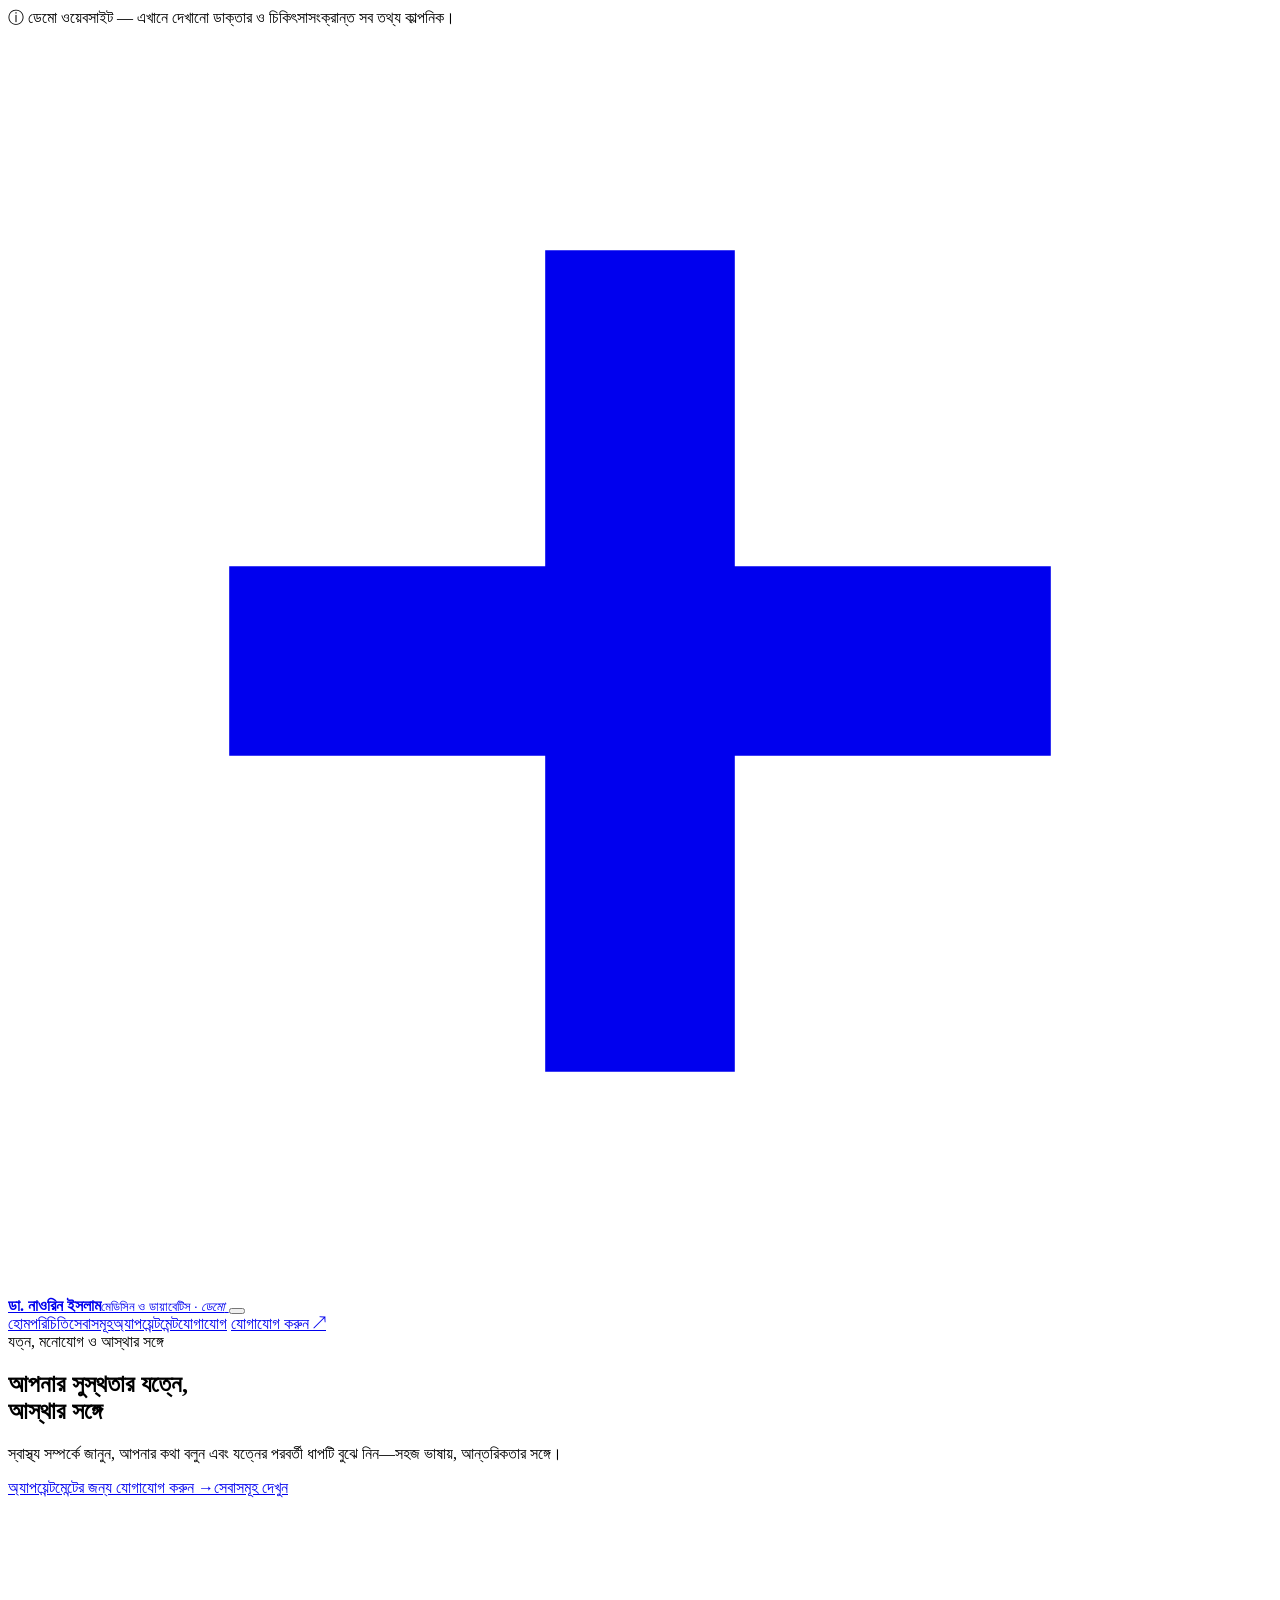
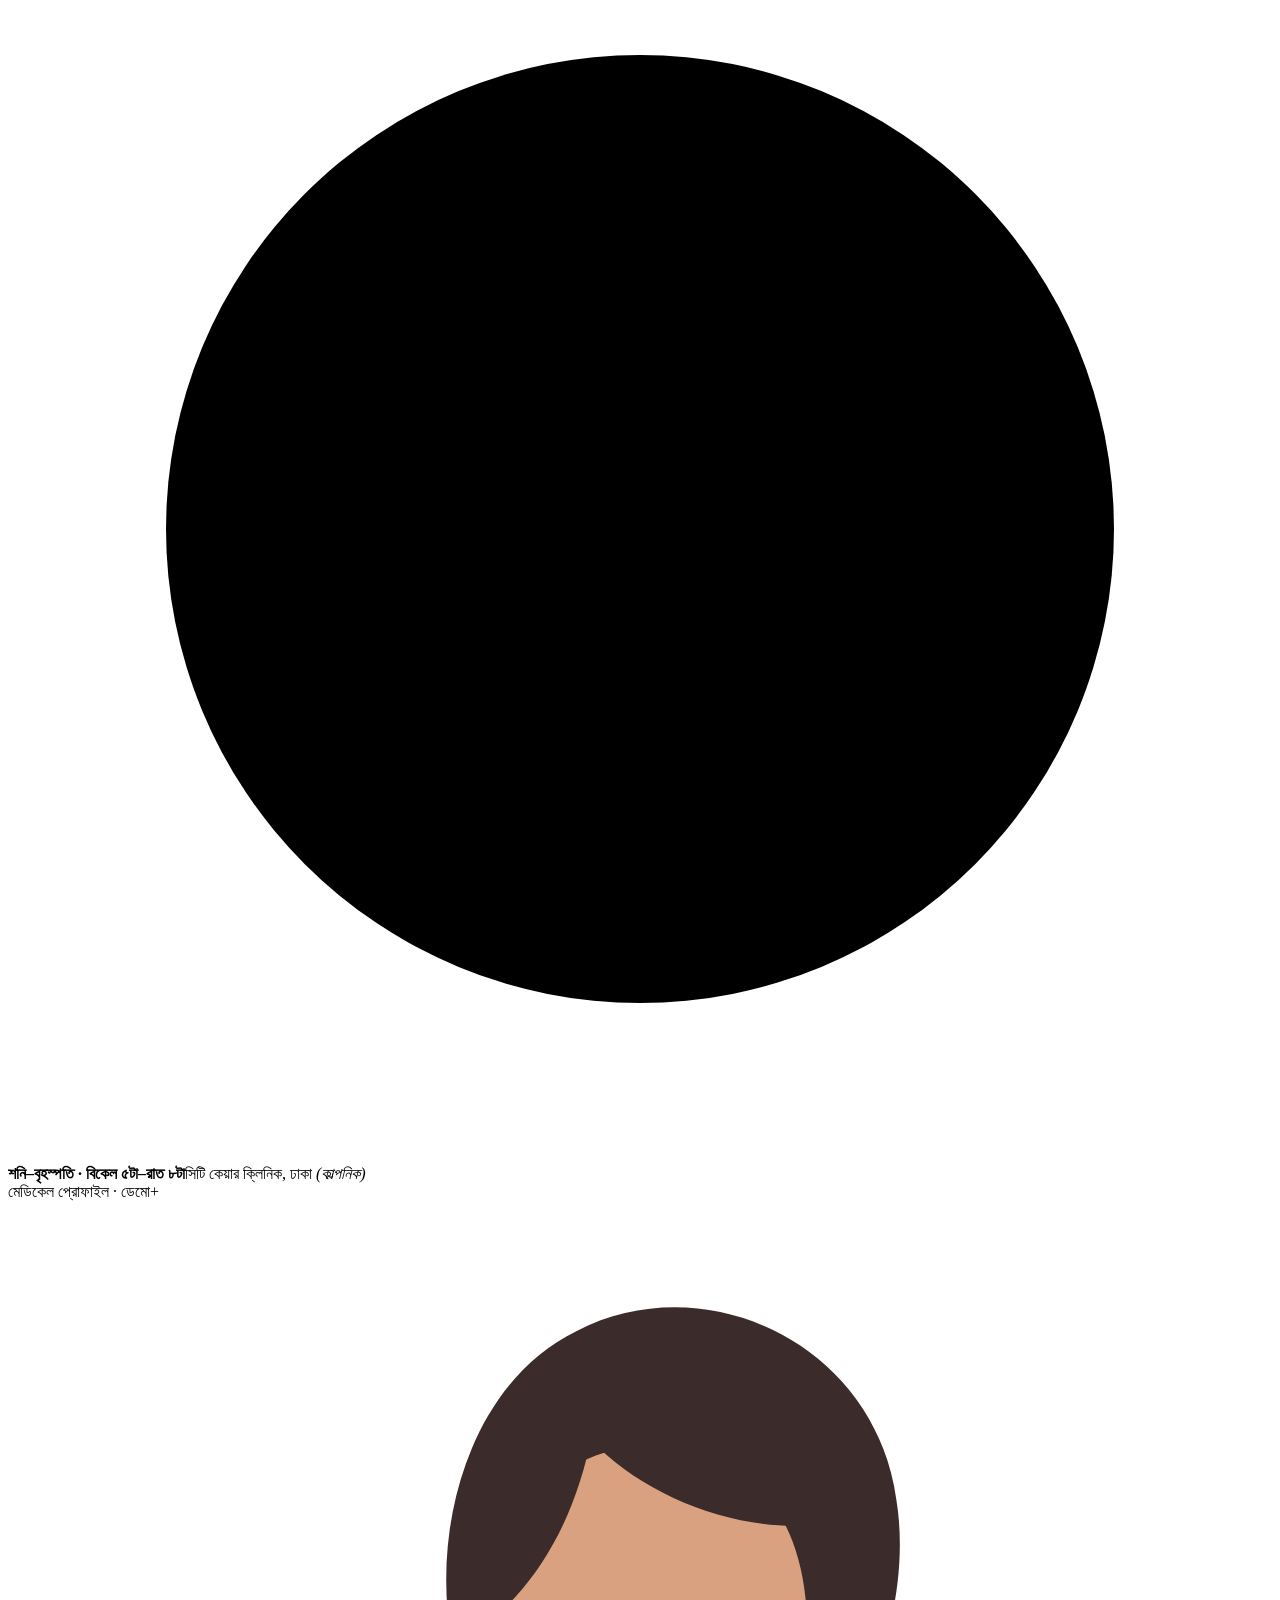
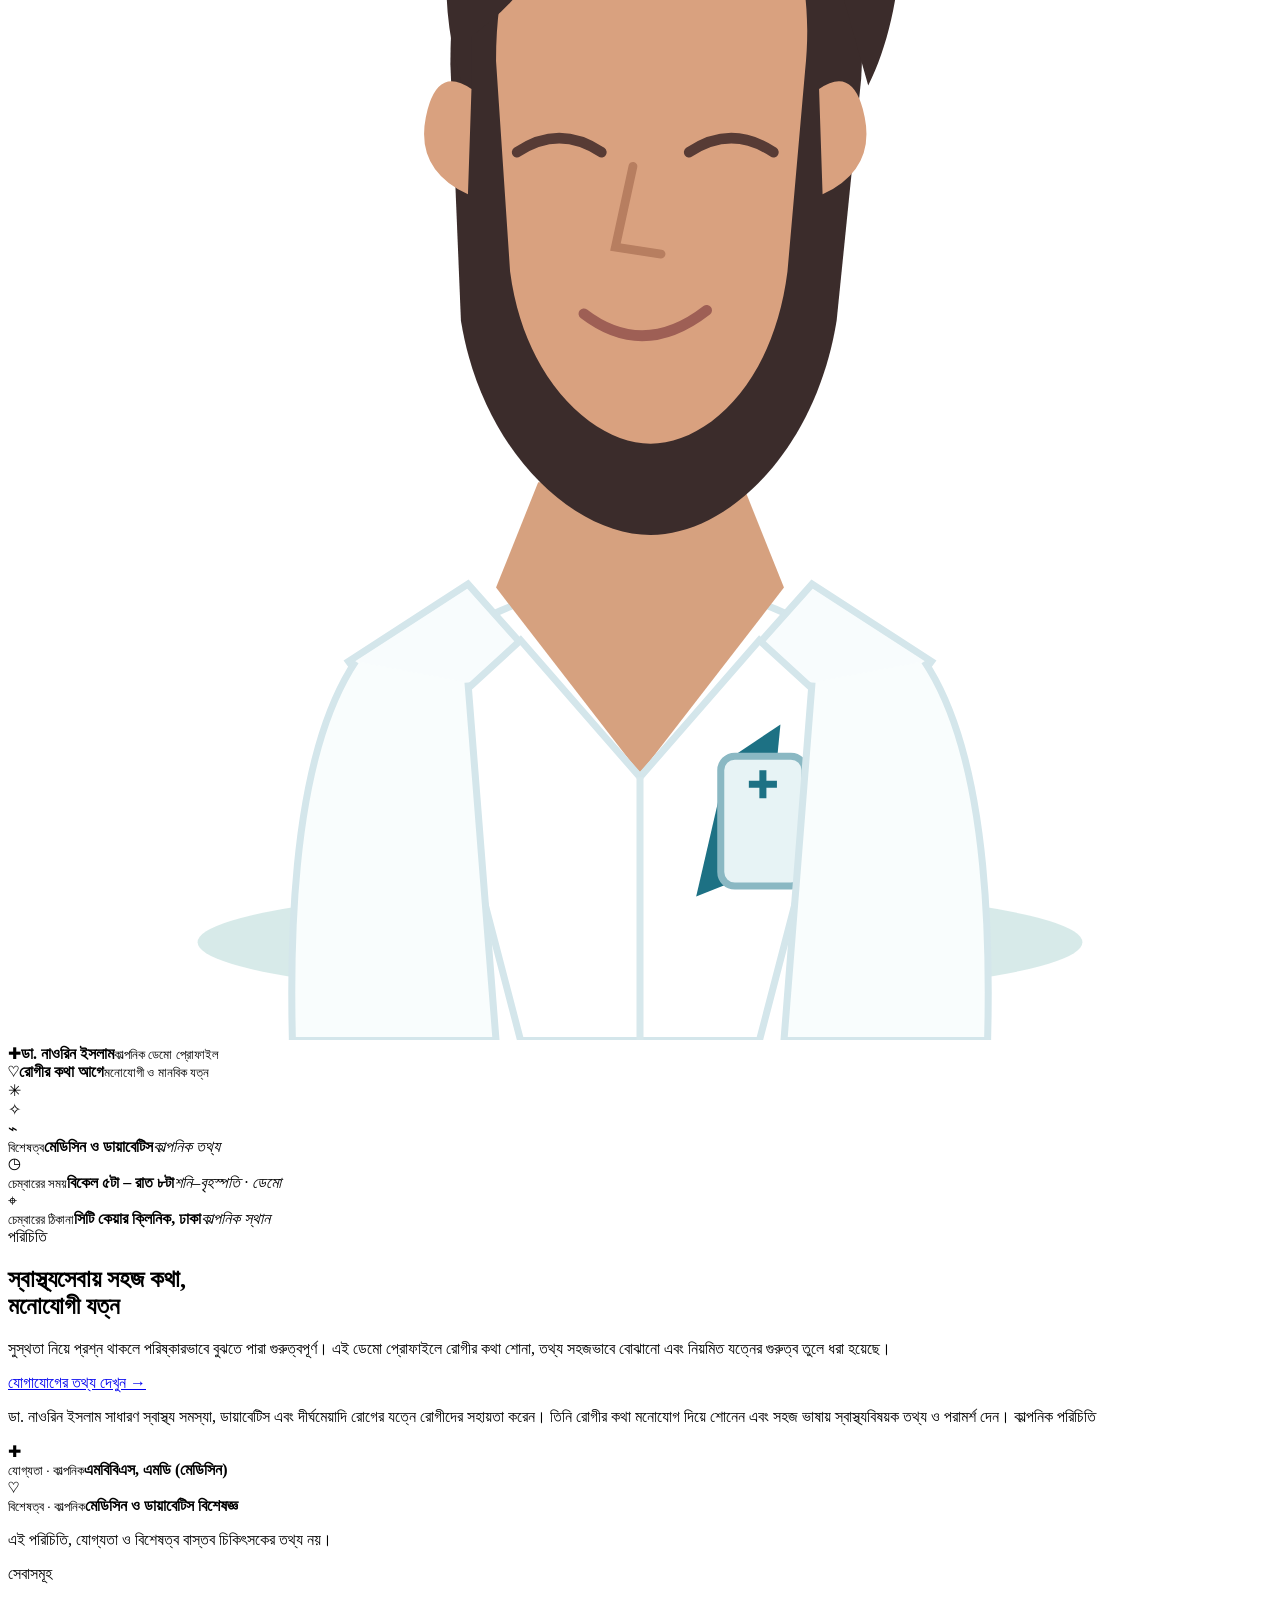
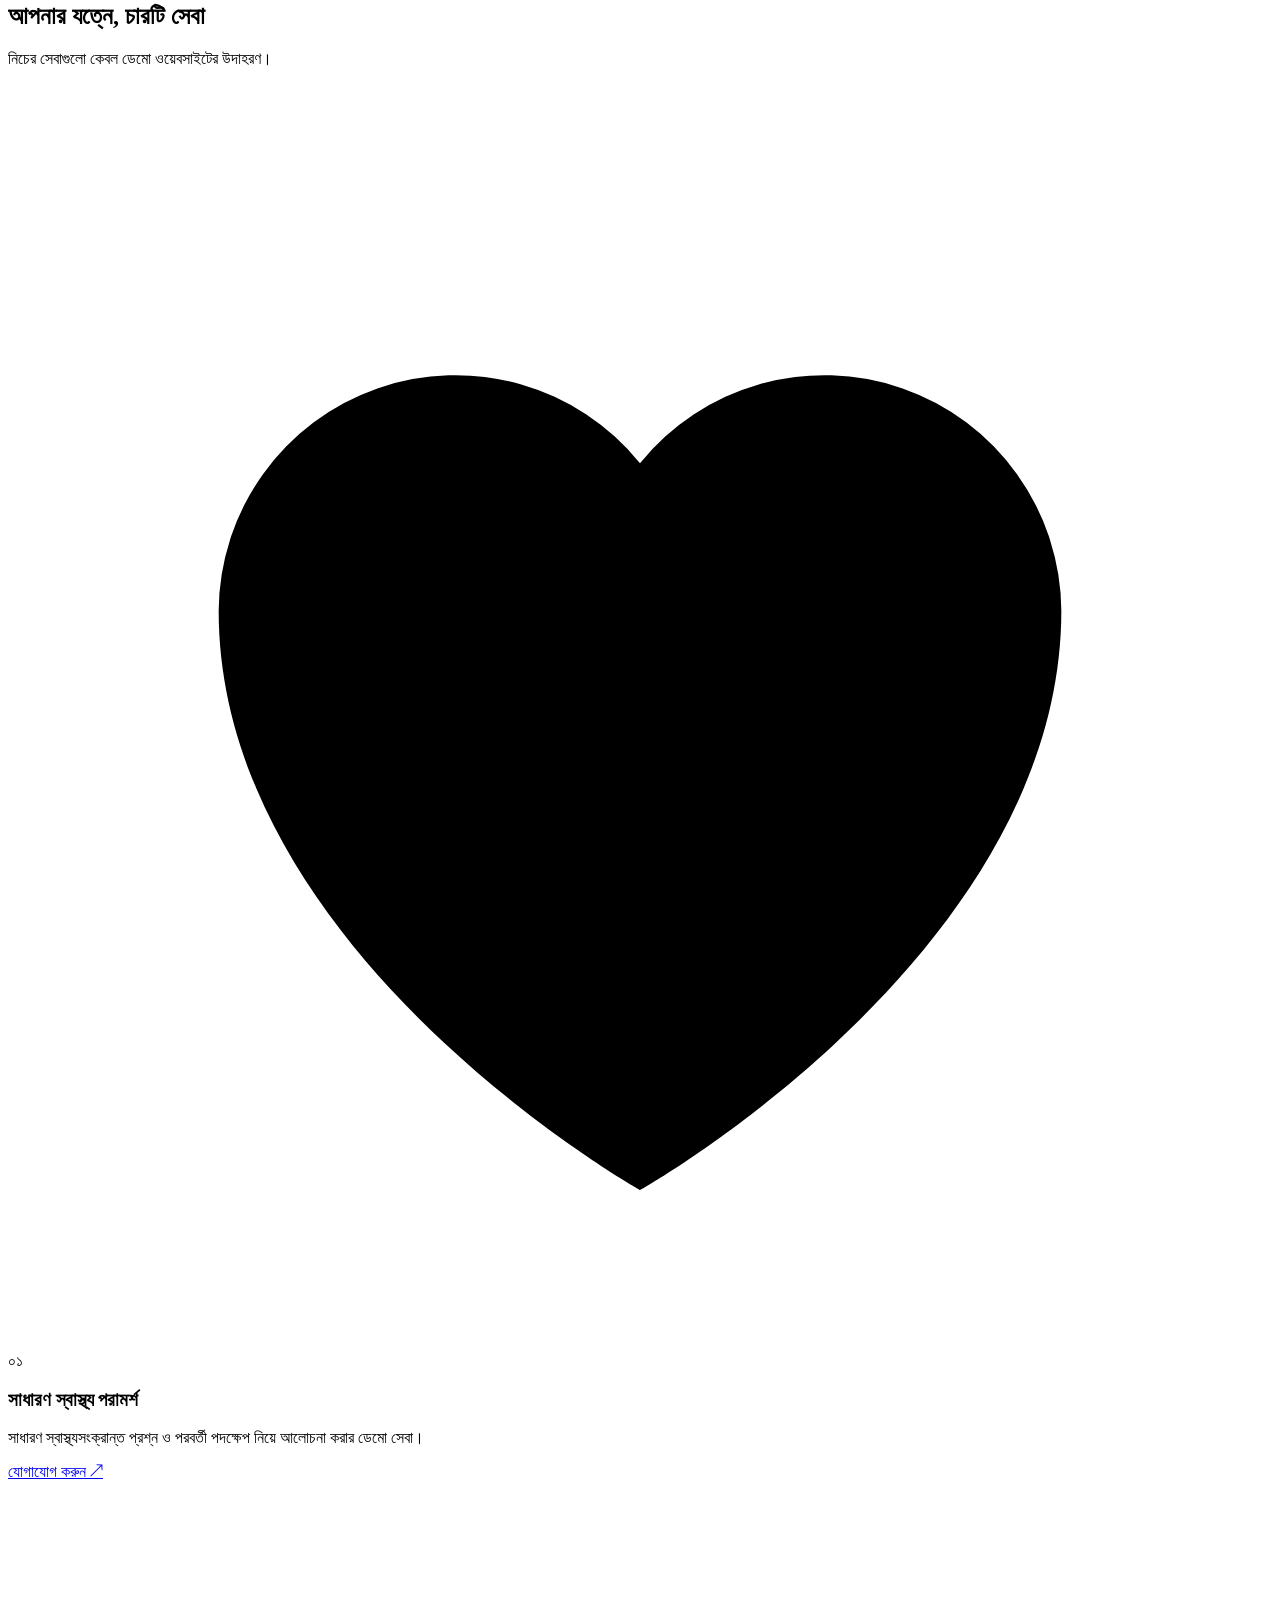
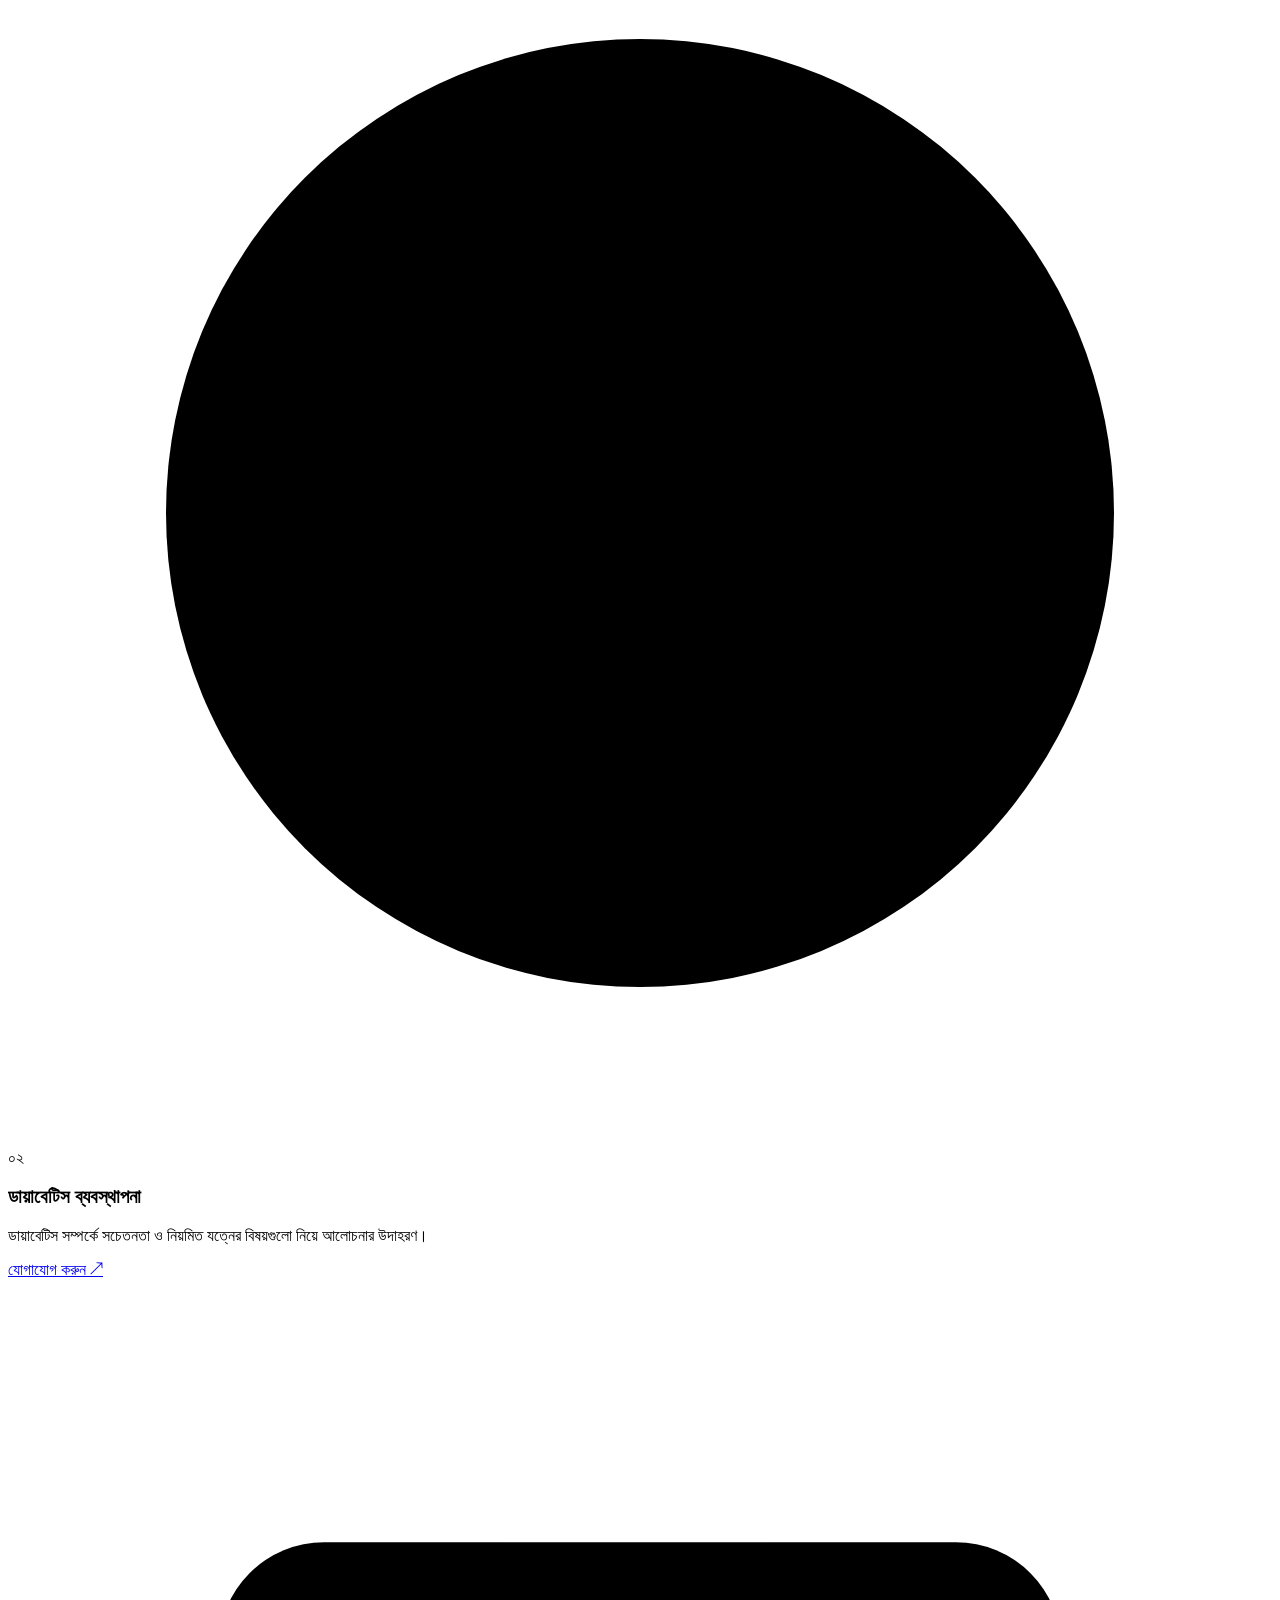
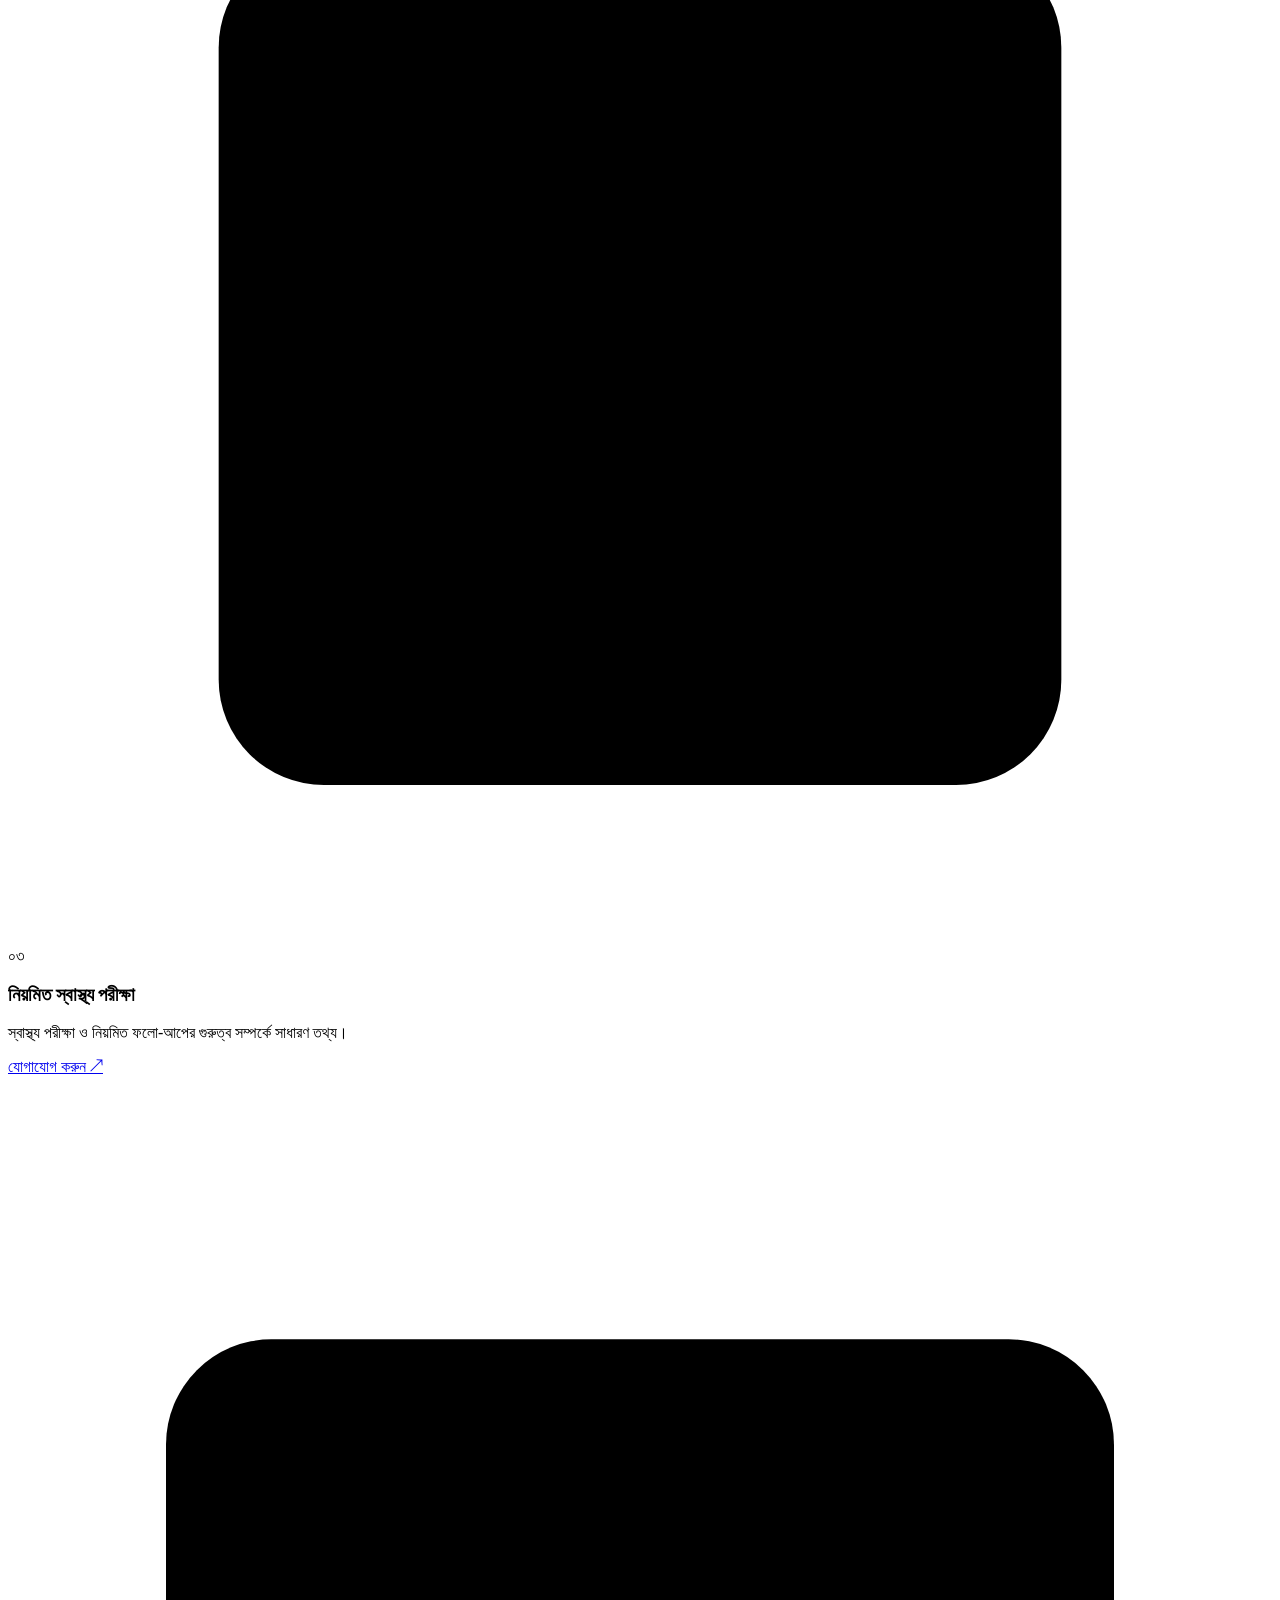
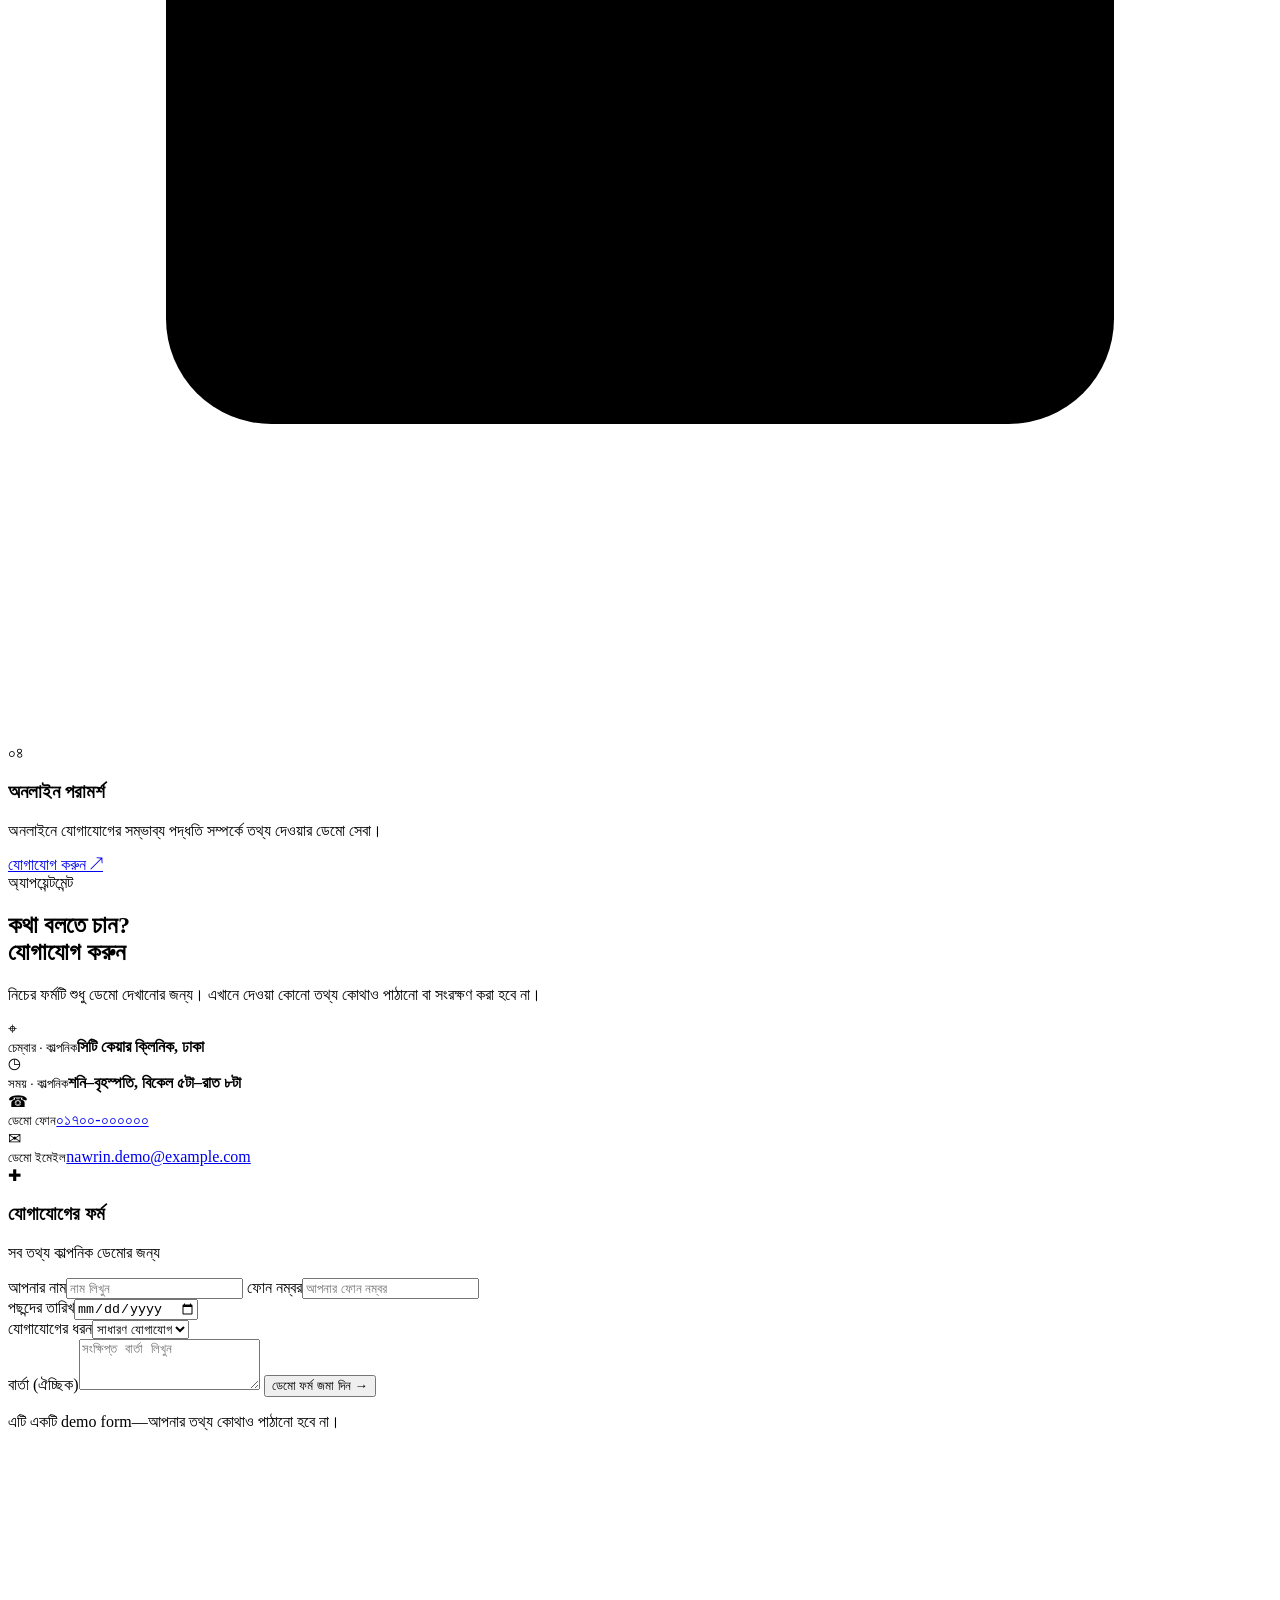
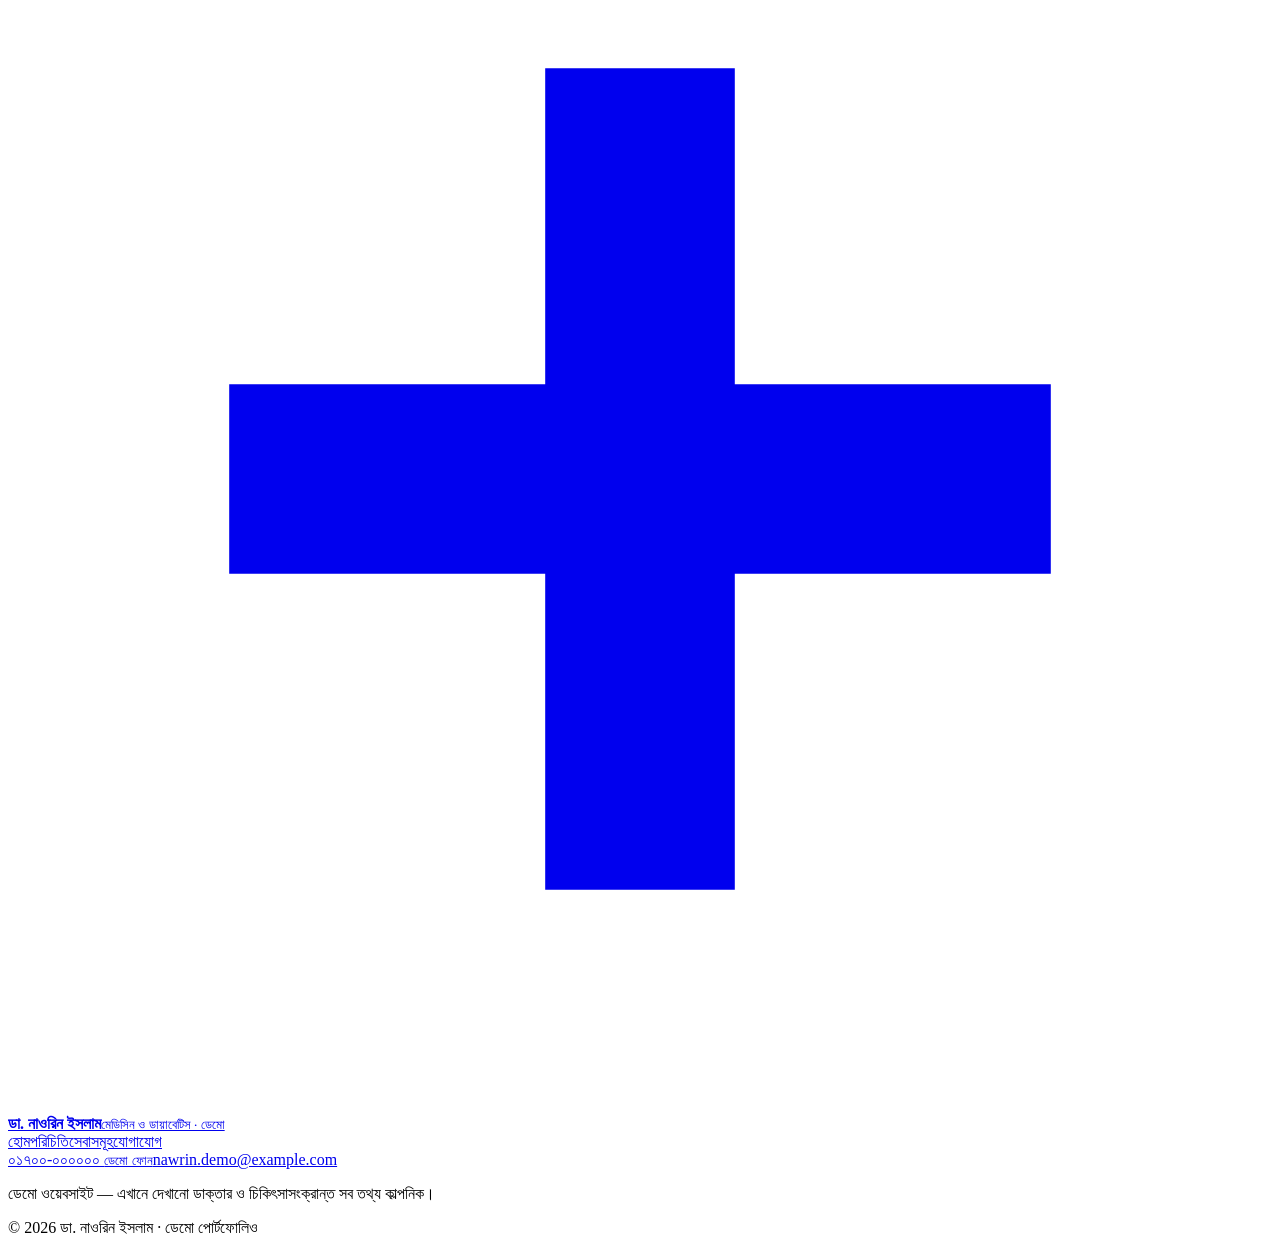
==== index.html @ 70191ed2 "Add responsive Bengali doctor portfolio website" ====
<!doctype html>
<html lang="bn">
<head>
  <meta charset="utf-8">
  <meta name="viewport" content="width=device-width, initial-scale=1">
  <meta name="theme-color" content="#123b56">
  <meta name="description" content="ডা. নাওরিন ইসলামের ডেমো মেডিকেল পোর্টফোলিও—পরিচিতি, সেবাসমূহ ও অ্যাপয়েন্টমেন্ট যোগাযোগ।">
  <title>ডা. নাওরিন ইসলাম | মেডিসিন ও ডায়াবেটিস বিশেষজ্ঞ</title>
  <link rel="preconnect" href="https://fonts.googleapis.com">
  <link rel="preconnect" href="https://fonts.gstatic.com" crossorigin>
  <link href="https://fonts.googleapis.com/css2?family=Hind+Siliguri:wght@400;500;600;700&display=swap" rel="stylesheet">
  <link rel="stylesheet" href="style.css">
  <script src="script.js" defer></script>
</head>
<body>
  <div class="demo-banner" role="note"><span aria-hidden="true">ⓘ</span> ডেমো ওয়েবসাইট — এখানে দেখানো ডাক্তার ও চিকিৎসাসংক্রান্ত সব তথ্য কাল্পনিক।</div>
  <header class="site-header">
    <nav class="nav container" aria-label="প্রধান নেভিগেশন">
      <a class="brand" href="#home" aria-label="ডা. নাওরিন ইসলাম, হোম">
        <span class="brand-mark" aria-hidden="true"><svg viewBox="0 0 40 40"><path d="M17 7h6v10h10v6H23v10h-6V23H7v-6h10z" fill="currentColor"/></svg></span>
        <span><strong>ডা. নাওরিন ইসলাম</strong><small>মেডিসিন ও ডায়াবেটিস <i>· ডেমো</i></small></span>
      </a>
      <button class="menu-toggle" type="button" aria-expanded="false" aria-controls="nav-links" aria-label="মেনু খুলুন"><span></span><span></span><span></span></button>
      <div class="nav-links" id="nav-links">
        <a href="#home">হোম</a><a href="#about">পরিচিতি</a><a href="#services">সেবাসমূহ</a><a href="#appointment">অ্যাপয়েন্টমেন্ট</a><a href="#contact">যোগাযোগ</a>
        <a class="nav-cta" href="#appointment">যোগাযোগ করুন <span aria-hidden="true">↗</span></a>
      </div>
    </nav>
  </header>
  <main>
    <section class="hero section" id="home">
      <div class="container hero-grid">
        <div class="hero-copy">
          <span class="eyebrow"><span class="eyebrow-dot"></span> যত্ন, মনোযোগ ও আস্থার সঙ্গে</span>
          <h1>আপনার সুস্থতার যত্নে,<br><span>আস্থার সঙ্গে</span></h1>
          <p class="hero-description">স্বাস্থ্য সম্পর্কে জানুন, আপনার কথা বলুন এবং যত্নের পরবর্তী ধাপটি বুঝে নিন—সহজ ভাষায়, আন্তরিকতার সঙ্গে।</p>
          <div class="hero-actions"><a class="button button-primary" href="#appointment">অ্যাপয়েন্টমেন্টের জন্য যোগাযোগ করুন <span aria-hidden="true">→</span></a><a class="button button-secondary" href="#services">সেবাসমূহ দেখুন</a></div>
          <div class="hero-meta">
            <div class="meta-icon" aria-hidden="true"><svg viewBox="0 0 24 24"><circle cx="12" cy="12" r="9"/><path d="M12 7v5l3 2"/></svg></div>
            <div><strong>শনি–বৃহস্পতি · বিকেল ৫টা–রাত ৮টা</strong><span>সিটি কেয়ার ক্লিনিক, ঢাকা <em>(কাল্পনিক)</em></span></div>
          </div>
        </div>
        <div class="hero-visual">
          <div class="visual-orbit orbit-one"></div><div class="visual-orbit orbit-two"></div>
          <div class="portrait-card" role="img" aria-label="ডাক্তারের কাল্পনিক, অলংকারধর্মী পোর্ট্রেট ইলাস্ট্রেশন">
            <div class="portrait-top"><span class="portrait-label"><span></span> মেডিকেল প্রোফাইল · ডেমো</span><span class="portrait-cross" aria-hidden="true">+</span></div>
            <svg class="doctor-illustration" viewBox="0 0 360 410" role="img" aria-label="বাস্তব ব্যক্তির ছবি নয়; ডাক্তার-অনুপ্রাণিত ইলাস্ট্রেশন">
              <ellipse cx="180" cy="382" rx="126" ry="16" fill="#b7d9d8" opacity=".55"/>
              <path d="M81 410c5-83 34-130 99-130s94 47 99 130" fill="#fff" stroke="#d4e6eb" stroke-width="2"/>
              <path d="M139 281l41 53 41-53-12-30h-58z" fill="#d6a17f"/>
              <path d="M126 132c0-59 24-87 58-87 46 0 62 35 59 91l-7 69c-6 37-31 61-53 61s-48-24-54-61z" fill="#3b2c2b"/>
              <path d="M139 131c0-39 16-61 43-61 34 0 49 26 45 64l-5 57c-4 32-23 49-39 49s-36-18-40-49z" fill="#d9a17f"/>
              <path d="M132 145c-16-38-5-91 30-108 37-19 85 4 91 48 3 18-1 39-8 53l-13-46c-24 3-51-8-66-24-5 24-16 43-34 56z" fill="#3b2c2b"/>
              <path d="M145 157q12-8 24 0M194 157q12-8 24 0" fill="none" stroke="#573b35" stroke-width="3" stroke-linecap="round"/>
              <path d="M178 161l-5 23 13 2" fill="none" stroke="#b77e60" stroke-width="2.5" stroke-linecap="round"/>
              <path d="M164 203q17 13 35-1" fill="none" stroke="#9e5f55" stroke-width="3" stroke-linecap="round"/>
              <path d="M132 139q-10-7-13 8t12 22M231 139q10-7 13 8t-12 22" fill="#d9a17f"/>
              <path d="M131 280l49 55-34 34-49-67zM229 280l-49 55 34 34 49-67z" fill="#f8fcfd" stroke="#d4e6eb" stroke-width="2"/>
              <path d="M146 296l34 39 34-39 24 22-24 92h-68l-24-92z" fill="#fff" stroke="#d4e6eb" stroke-width="2"/>
              <path d="M180 335v75" stroke="#d7e8ec" stroke-width="2"/>
              <path d="M220 320l-4 41-20 8 9-39z" fill="#1d7184"/>
              <rect x="203" y="329" width="24" height="37" rx="4" fill="#e7f3f5" stroke="#8ab8c3" stroke-width="2"/>
              <path d="M211 337h8m-4-4v8" stroke="#1d7184" stroke-width="2"/>
              <path d="M99 302q-20 30-18 108h58l-8-102M261 302q20 30 18 108h-58l8-102" fill="#f9fdfd" stroke="#d4e6eb" stroke-width="2"/>
            </svg>
            <div class="portrait-caption"><span class="caption-icon" aria-hidden="true">✚</span><span><strong>ডা. নাওরিন ইসলাম</strong><small>কাল্পনিক ডেমো প্রোফাইল</small></span></div>
          </div>
          <div class="floating-note"><span class="note-icon" aria-hidden="true">♡</span><span><strong>রোগীর কথা আগে</strong><small>মনোযোগী ও মানবিক যত্ন</small></span></div>
          <div class="visual-sparkle sparkle-a" aria-hidden="true">✳</div><div class="visual-sparkle sparkle-b" aria-hidden="true">✧</div>
        </div>
      </div>
      <div class="container quick-facts">
        <div class="fact"><span class="fact-icon" aria-hidden="true">⌁</span><div><small>বিশেষত্ব</small><strong>মেডিসিন ও ডায়াবেটিস</strong><em>কাল্পনিক তথ্য</em></div></div>
        <div class="fact"><span class="fact-icon" aria-hidden="true">◷</span><div><small>চেম্বারের সময়</small><strong>বিকেল ৫টা – রাত ৮টা</strong><em>শনি–বৃহস্পতি · ডেমো</em></div></div>
        <div class="fact"><span class="fact-icon" aria-hidden="true">⌖</span><div><small>চেম্বারের ঠিকানা</small><strong>সিটি কেয়ার ক্লিনিক, ঢাকা</strong><em>কাল্পনিক স্থান</em></div></div>
      </div>
    </section>
    <section class="section about-section" id="about">
      <div class="container about-grid">
        <div class="section-intro"><span class="eyebrow">পরিচিতি <span class="eyebrow-line"></span></span><h2>স্বাস্থ্যসেবায় <span>সহজ কথা,</span><br>মনোযোগী যত্ন</h2><p>সুস্থতা নিয়ে প্রশ্ন থাকলে পরিষ্কারভাবে বুঝতে পারা গুরুত্বপূর্ণ। এই ডেমো প্রোফাইলে রোগীর কথা শোনা, তথ্য সহজভাবে বোঝানো এবং নিয়মিত যত্নের গুরুত্ব তুলে ধরা হয়েছে।</p><a class="text-link" href="#appointment">যোগাযোগের তথ্য দেখুন <span aria-hidden="true">→</span></a></div>
        <div class="about-details">
          <p>ডা. নাওরিন ইসলাম সাধারণ স্বাস্থ্য সমস্যা, ডায়াবেটিস এবং দীর্ঘমেয়াদি রোগের যত্নে রোগীদের সহায়তা করেন। তিনি রোগীর কথা মনোযোগ দিয়ে শোনেন এবং সহজ ভাষায় স্বাস্থ্যবিষয়ক তথ্য ও পরামর্শ দেন। <span class="demo-tag">কাল্পনিক পরিচিতি</span></p>
          <div class="credential"><span class="credential-icon" aria-hidden="true">✚</span><div><small>যোগ্যতা · কাল্পনিক</small><strong>এমবিবিএস, এমডি (মেডিসিন)</strong></div></div>
          <div class="credential"><span class="credential-icon" aria-hidden="true">♡</span><div><small>বিশেষত্ব · কাল্পনিক</small><strong>মেডিসিন ও ডায়াবেটিস বিশেষজ্ঞ</strong></div></div>
          <p class="disclaimer-small">এই পরিচিতি, যোগ্যতা ও বিশেষত্ব বাস্তব চিকিৎসকের তথ্য নয়।</p>
        </div>
      </div>
    </section>
    <section class="section services-section" id="services">
      <div class="container">
        <div class="section-heading"><div><span class="eyebrow">সেবাসমূহ <span class="eyebrow-line"></span></span><h2>আপনার যত্নে, <span>চারটি সেবা</span></h2></div><p>নিচের সেবাগুলো কেবল ডেমো ওয়েবসাইটের উদাহরণ।</p></div>
        <div class="service-grid">
          <article class="service-card"><div class="service-icon icon-blue" aria-hidden="true"><svg viewBox="0 0 24 24"><path d="M12 21s-8-4.5-8-11a4.5 4.5 0 0 1 8-2.8A4.5 4.5 0 0 1 20 10c0 6.5-8 11-8 11Z"/><path d="M8 12h8m-4-4v8"/></svg></div><span class="service-number">০১</span><h3>সাধারণ স্বাস্থ্য পরামর্শ</h3><p>সাধারণ স্বাস্থ্যসংক্রান্ত প্রশ্ন ও পরবর্তী পদক্ষেপ নিয়ে আলোচনা করার ডেমো সেবা।</p><a href="#appointment" aria-label="সাধারণ স্বাস্থ্য পরামর্শের জন্য যোগাযোগ">যোগাযোগ করুন <span aria-hidden="true">↗</span></a></article>
          <article class="service-card"><div class="service-icon icon-teal" aria-hidden="true"><svg viewBox="0 0 24 24"><path d="M12 3v18M3 12h18"/><circle cx="12" cy="12" r="9"/></svg></div><span class="service-number">০২</span><h3>ডায়াবেটিস ব্যবস্থাপনা</h3><p>ডায়াবেটিস সম্পর্কে সচেতনতা ও নিয়মিত যত্নের বিষয়গুলো নিয়ে আলোচনার উদাহরণ।</p><a href="#appointment" aria-label="ডায়াবেটিস ব্যবস্থাপনার জন্য যোগাযোগ">যোগাযোগ করুন <span aria-hidden="true">↗</span></a></article>
          <article class="service-card"><div class="service-icon icon-lilac" aria-hidden="true"><svg viewBox="0 0 24 24"><rect x="4" y="5" width="16" height="16" rx="2"/><path d="M8 3v4m8-4v4M4 10h16m-8 4v4m-2-2h4"/></svg></div><span class="service-number">০৩</span><h3>নিয়মিত স্বাস্থ্য পরীক্ষা</h3><p>স্বাস্থ্য পরীক্ষা ও নিয়মিত ফলো-আপের গুরুত্ব সম্পর্কে সাধারণ তথ্য।</p><a href="#appointment" aria-label="স্বাস্থ্য পরীক্ষার জন্য যোগাযোগ">যোগাযোগ করুন <span aria-hidden="true">↗</span></a></article>
          <article class="service-card"><div class="service-icon icon-peach" aria-hidden="true"><svg viewBox="0 0 24 24"><rect x="3" y="5" width="18" height="13" rx="2"/><path d="M8 21h8m-4-3v3m-5-10h4m-2-2v4m5-2h3"/></svg></div><span class="service-number">০৪</span><h3>অনলাইন পরামর্শ</h3><p>অনলাইনে যোগাযোগের সম্ভাব্য পদ্ধতি সম্পর্কে তথ্য দেওয়ার ডেমো সেবা।</p><a href="#appointment" aria-label="অনলাইন পরামর্শের জন্য যোগাযোগ">যোগাযোগ করুন <span aria-hidden="true">↗</span></a></article>
        </div>
      </div>
    </section>
    <section class="section appointment-section" id="appointment">
      <div class="container appointment-grid">
        <div class="appointment-copy"><span class="eyebrow eyebrow-light">অ্যাপয়েন্টমেন্ট <span class="eyebrow-line"></span></span><h2>কথা বলতে চান?<br><span>যোগাযোগ করুন</span></h2><p>নিচের ফর্মটি শুধু ডেমো দেখানোর জন্য। এখানে দেওয়া কোনো তথ্য কোথাও পাঠানো বা সংরক্ষণ করা হবে না।</p>
          <div class="contact-list" id="contact">
            <div class="contact-item"><span aria-hidden="true">⌖</span><div><small>চেম্বার · কাল্পনিক</small><strong>সিটি কেয়ার ক্লিনিক, ঢাকা</strong></div></div>
            <div class="contact-item"><span aria-hidden="true">◷</span><div><small>সময় · কাল্পনিক</small><strong>শনি–বৃহস্পতি, বিকেল ৫টা–রাত ৮টা</strong></div></div>
            <div class="contact-item"><span aria-hidden="true">☎</span><div><small>ডেমো ফোন</small><a href="tel:01700000000">০১৭০০-০০০০০০</a></div></div>
            <div class="contact-item"><span aria-hidden="true">✉</span><div><small>ডেমো ইমেইল</small><a href="mailto:nawrin.demo@example.com">nawrin.demo@example.com</a></div></div>
          </div>
        </div>
        <form class="appointment-form" id="appointment-form">
          <div class="form-heading"><span class="form-icon" aria-hidden="true">✚</span><div><h3>যোগাযোগের ফর্ম</h3><p>সব তথ্য কাল্পনিক ডেমোর জন্য</p></div></div>
          <label for="patient-name">আপনার নাম</label><input id="patient-name" name="name" autocomplete="name" placeholder="নাম লিখুন" required>
          <label for="patient-phone">ফোন নম্বর</label><input id="patient-phone" name="phone" type="tel" inputmode="tel" autocomplete="tel" placeholder="আপনার ফোন নম্বর" required>
          <div class="form-row"><div><label for="preferred-date">পছন্দের তারিখ</label><input id="preferred-date" name="date" type="date"></div><div><label for="contact-reason">যোগাযোগের ধরন</label><select id="contact-reason" name="reason"><option value="সাধারণ যোগাযোগ">সাধারণ যোগাযোগ</option><option value="চেম্বার সম্পর্কে">চেম্বার সম্পর্কে</option><option value="অনলাইন পরামর্শ">অনলাইন পরামর্শ</option></select></div></div>
          <label for="patient-message">বার্তা <span class="optional">(ঐচ্ছিক)</span></label><textarea id="patient-message" name="message" rows="3" placeholder="সংক্ষিপ্ত বার্তা লিখুন"></textarea>
          <button class="button button-primary submit-button" type="submit">ডেমো ফর্ম জমা দিন <span aria-hidden="true">→</span></button>
          <p class="form-note" id="form-message" role="status" aria-live="polite">এটি একটি demo form—আপনার তথ্য কোথাও পাঠানো হবে না।</p>
        </form>
      </div>
    </section>
  </main>
  <footer class="site-footer"><div class="container footer-main"><a class="brand footer-brand" href="#home"><span class="brand-mark" aria-hidden="true"><svg viewBox="0 0 40 40"><path d="M17 7h6v10h10v6H23v10h-6V23H7v-6h10z" fill="currentColor"/></svg></span><span><strong>ডা. নাওরিন ইসলাম</strong><small>মেডিসিন ও ডায়াবেটিস · ডেমো</small></span></a><div class="footer-links"><a href="#home">হোম</a><a href="#about">পরিচিতি</a><a href="#services">সেবাসমূহ</a><a href="#appointment">যোগাযোগ</a></div><div class="footer-contact"><a href="tel:01700000000">০১৭০০-০০০০০০ <small>ডেমো ফোন</small></a><a href="mailto:nawrin.demo@example.com">nawrin.demo@example.com</a></div></div><div class="container footer-bottom"><p>ডেমো ওয়েবসাইট — এখানে দেখানো ডাক্তার ও চিকিৎসাসংক্রান্ত সব তথ্য কাল্পনিক।</p><span>© <span id="year">2026</span> ডা. নাওরিন ইসলাম · ডেমো পোর্টফোলিও</span></div></footer>
</body>
</html>
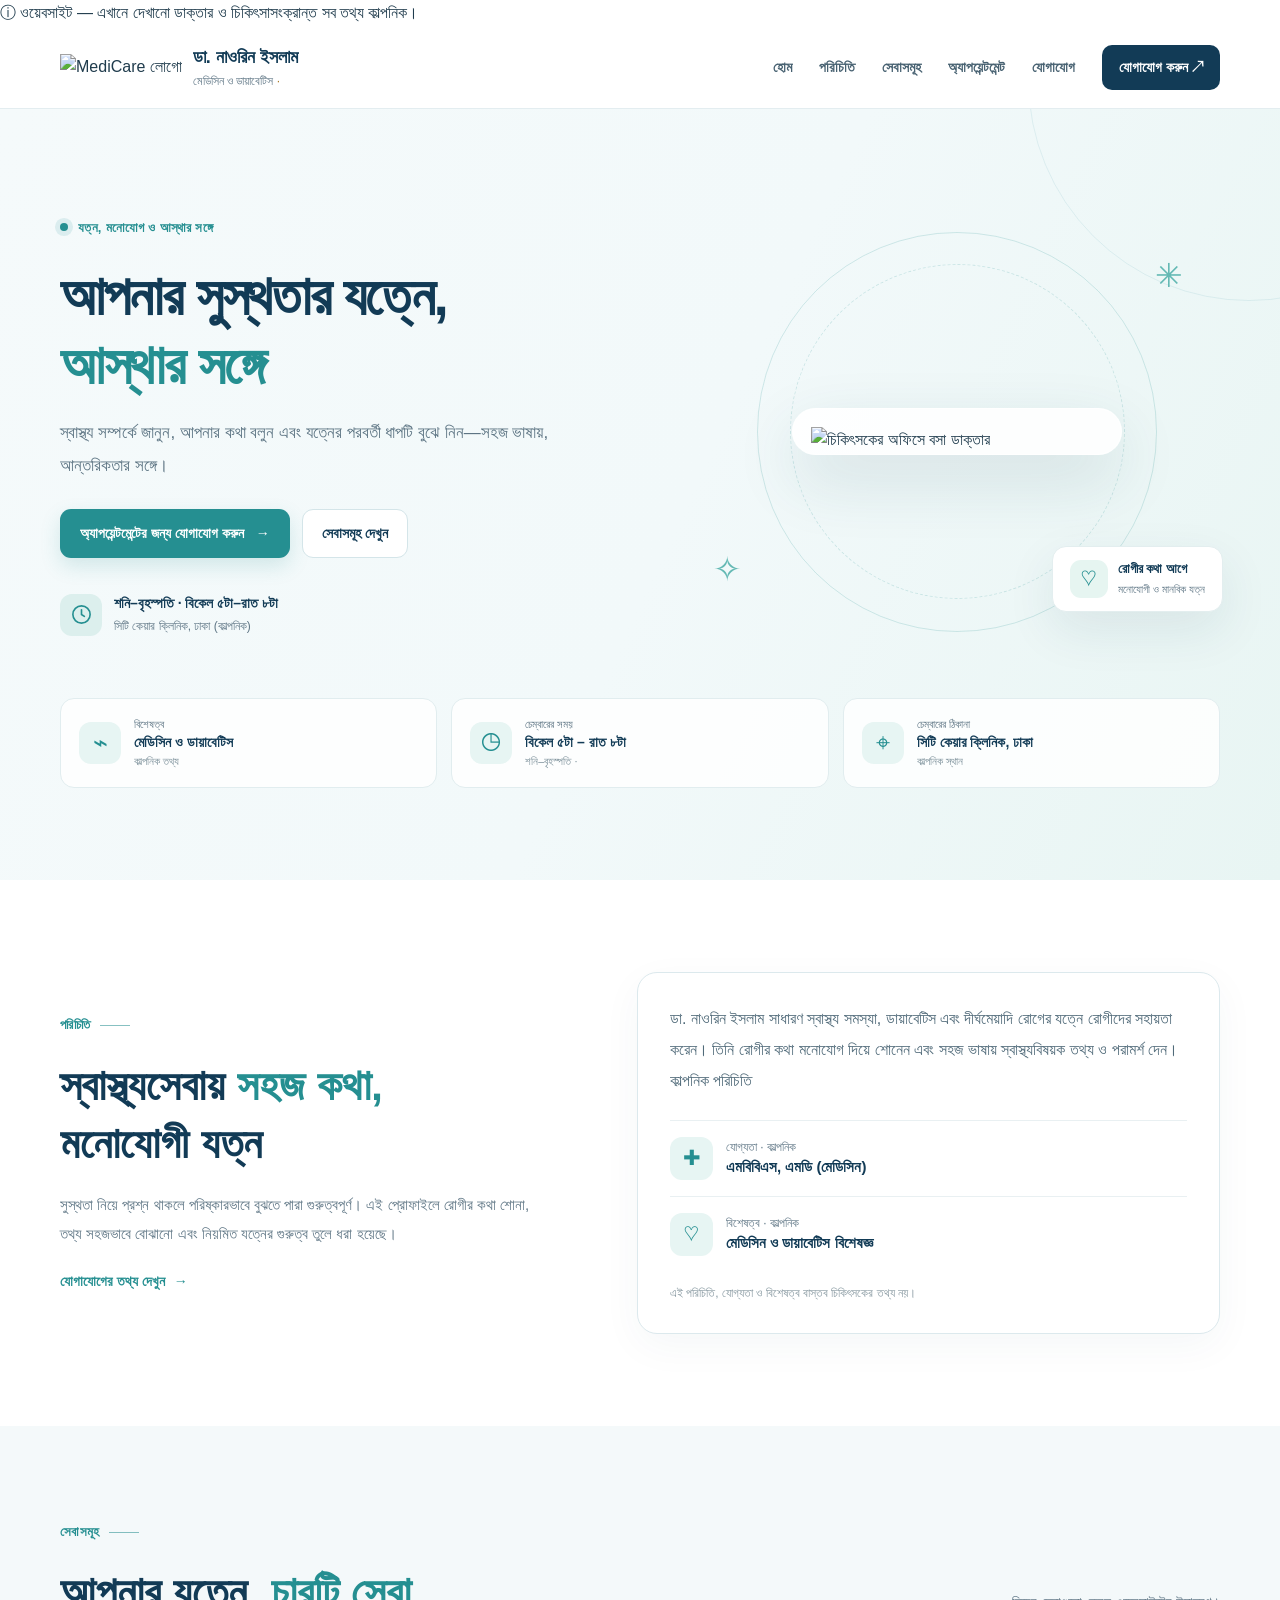
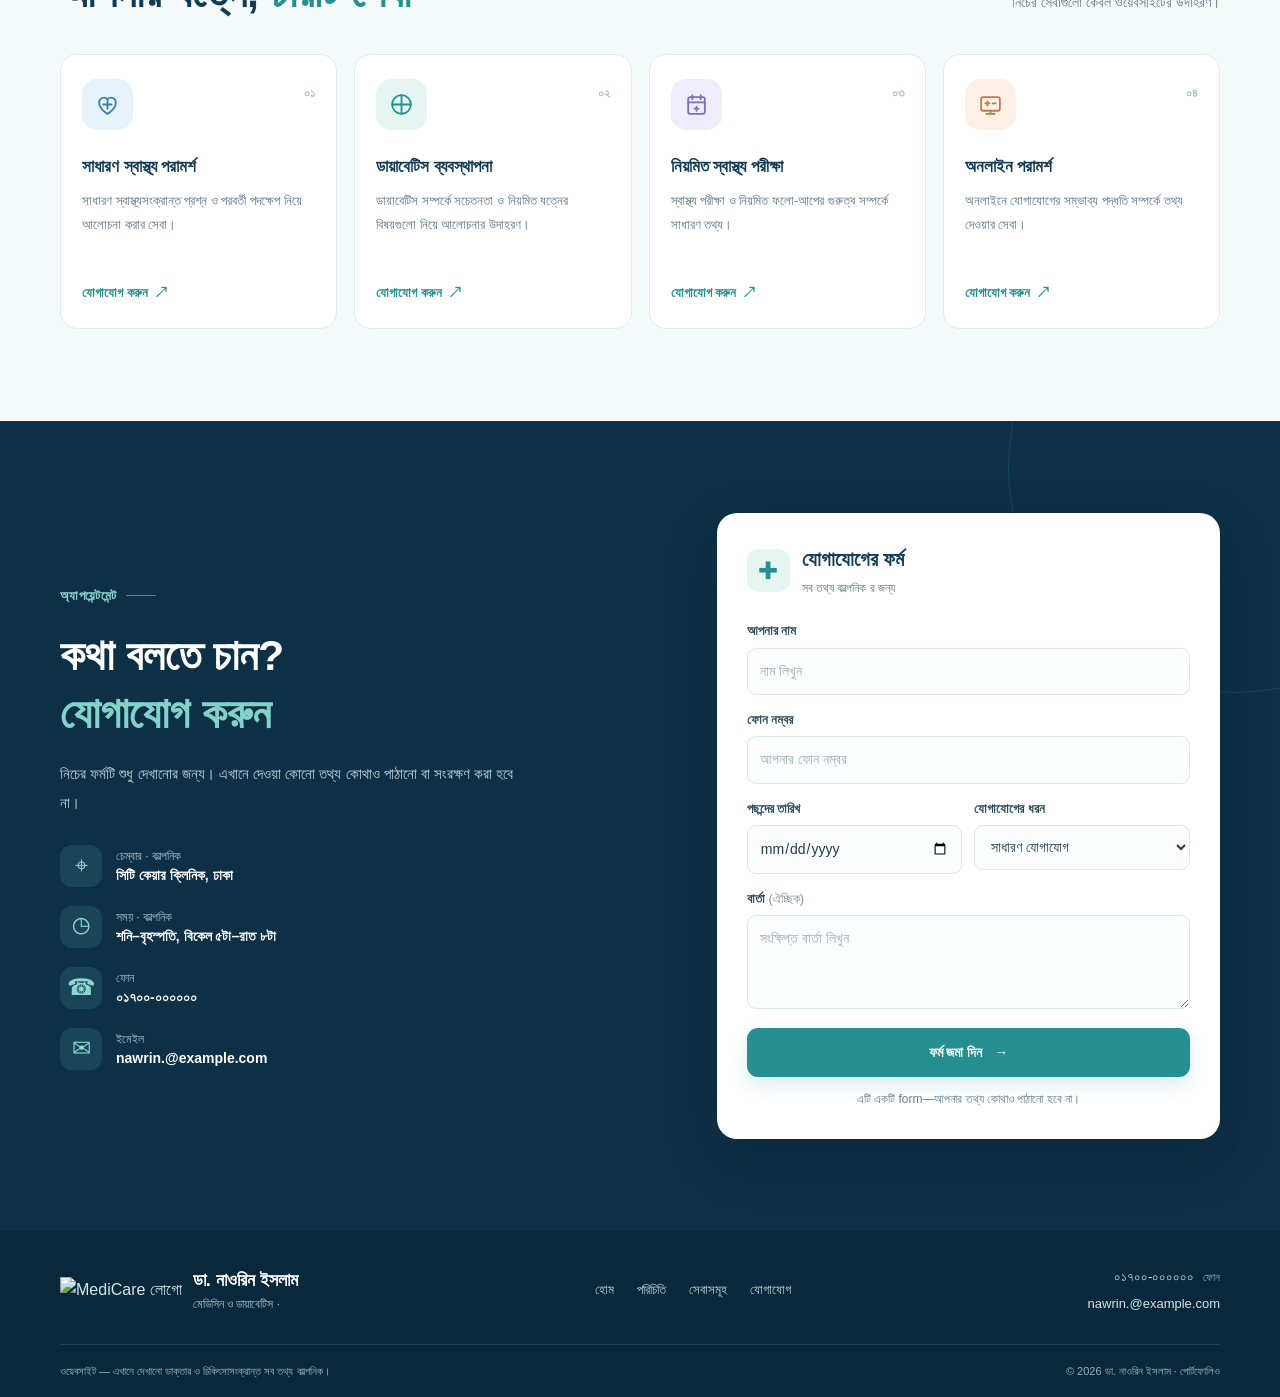
==== commit 718a8084: "Remove demo labels and add doctor photo and logo asset slots" ====
--- a/index.html
+++ b/index.html
@@ -4,7 +4,7 @@
   <meta charset="utf-8">
   <meta name="viewport" content="width=device-width, initial-scale=1">
   <meta name="theme-color" content="#123b56">
-  <meta name="description" content="ডা. নাওরিন ইসলামের ডেমো মেডিকেল পোর্টফোলিও—পরিচিতি, সেবাসমূহ ও অ্যাপয়েন্টমেন্ট যোগাযোগ।">
+  <meta name="description" content="ডা. নাওরিন ইসলামের মেডিকেল পোর্টফোলিও—পরিচিতি, সেবাসমূহ ও অ্যাপয়েন্টমেন্ট যোগাযোগ।">
   <title>ডা. নাওরিন ইসলাম | মেডিসিন ও ডায়াবেটিস বিশেষজ্ঞ</title>
   <link rel="preconnect" href="https://fonts.googleapis.com">
   <link rel="preconnect" href="https://fonts.gstatic.com" crossorigin>
@@ -13,12 +13,12 @@
   <script src="script.js" defer></script>
 </head>
 <body>
-  <div class="demo-banner" role="note"><span aria-hidden="true">ⓘ</span> ডেমো ওয়েবসাইট — এখানে দেখানো ডাক্তার ও চিকিৎসাসংক্রান্ত সব তথ্য কাল্পনিক।</div>
+  <div class="-banner" role="note"><span aria-hidden="true">ⓘ</span>  ওয়েবসাইট — এখানে দেখানো ডাক্তার ও চিকিৎসাসংক্রান্ত সব তথ্য কাল্পনিক।</div>
   <header class="site-header">
     <nav class="nav container" aria-label="প্রধান নেভিগেশন">
       <a class="brand" href="#home" aria-label="ডা. নাওরিন ইসলাম, হোম">
-        <span class="brand-mark" aria-hidden="true"><svg viewBox="0 0 40 40"><path d="M17 7h6v10h10v6H23v10h-6V23H7v-6h10z" fill="currentColor"/></svg></span>
-        <span><strong>ডা. নাওরিন ইসলাম</strong><small>মেডিসিন ও ডায়াবেটিস <i>· ডেমো</i></small></span>
+        <img class="brand-logo" src="assets/medicare-logo.png" alt="MediCare লোগো">
+        <span><strong>ডা. নাওরিন ইসলাম</strong><small>মেডিসিন ও ডায়াবেটিস <i>· </i></small></span>
       </a>
       <button class="menu-toggle" type="button" aria-expanded="false" aria-controls="nav-links" aria-label="মেনু খুলুন"><span></span><span></span><span></span></button>
       <div class="nav-links" id="nav-links">
@@ -42,44 +42,22 @@
         </div>
         <div class="hero-visual">
           <div class="visual-orbit orbit-one"></div><div class="visual-orbit orbit-two"></div>
-          <div class="portrait-card" role="img" aria-label="ডাক্তারের কাল্পনিক, অলংকারধর্মী পোর্ট্রেট ইলাস্ট্রেশন">
-            <div class="portrait-top"><span class="portrait-label"><span></span> মেডিকেল প্রোফাইল · ডেমো</span><span class="portrait-cross" aria-hidden="true">+</span></div>
-            <svg class="doctor-illustration" viewBox="0 0 360 410" role="img" aria-label="বাস্তব ব্যক্তির ছবি নয়; ডাক্তার-অনুপ্রাণিত ইলাস্ট্রেশন">
-              <ellipse cx="180" cy="382" rx="126" ry="16" fill="#b7d9d8" opacity=".55"/>
-              <path d="M81 410c5-83 34-130 99-130s94 47 99 130" fill="#fff" stroke="#d4e6eb" stroke-width="2"/>
-              <path d="M139 281l41 53 41-53-12-30h-58z" fill="#d6a17f"/>
-              <path d="M126 132c0-59 24-87 58-87 46 0 62 35 59 91l-7 69c-6 37-31 61-53 61s-48-24-54-61z" fill="#3b2c2b"/>
-              <path d="M139 131c0-39 16-61 43-61 34 0 49 26 45 64l-5 57c-4 32-23 49-39 49s-36-18-40-49z" fill="#d9a17f"/>
-              <path d="M132 145c-16-38-5-91 30-108 37-19 85 4 91 48 3 18-1 39-8 53l-13-46c-24 3-51-8-66-24-5 24-16 43-34 56z" fill="#3b2c2b"/>
-              <path d="M145 157q12-8 24 0M194 157q12-8 24 0" fill="none" stroke="#573b35" stroke-width="3" stroke-linecap="round"/>
-              <path d="M178 161l-5 23 13 2" fill="none" stroke="#b77e60" stroke-width="2.5" stroke-linecap="round"/>
-              <path d="M164 203q17 13 35-1" fill="none" stroke="#9e5f55" stroke-width="3" stroke-linecap="round"/>
-              <path d="M132 139q-10-7-13 8t12 22M231 139q10-7 13 8t-12 22" fill="#d9a17f"/>
-              <path d="M131 280l49 55-34 34-49-67zM229 280l-49 55 34 34 49-67z" fill="#f8fcfd" stroke="#d4e6eb" stroke-width="2"/>
-              <path d="M146 296l34 39 34-39 24 22-24 92h-68l-24-92z" fill="#fff" stroke="#d4e6eb" stroke-width="2"/>
-              <path d="M180 335v75" stroke="#d7e8ec" stroke-width="2"/>
-              <path d="M220 320l-4 41-20 8 9-39z" fill="#1d7184"/>
-              <rect x="203" y="329" width="24" height="37" rx="4" fill="#e7f3f5" stroke="#8ab8c3" stroke-width="2"/>
-              <path d="M211 337h8m-4-4v8" stroke="#1d7184" stroke-width="2"/>
-              <path d="M99 302q-20 30-18 108h58l-8-102M261 302q20 30 18 108h-58l8-102" fill="#f9fdfd" stroke="#d4e6eb" stroke-width="2"/>
-            </svg>
-            <div class="portrait-caption"><span class="caption-icon" aria-hidden="true">✚</span><span><strong>ডা. নাওরিন ইসলাম</strong><small>কাল্পনিক ডেমো প্রোফাইল</small></span></div>
-          </div>
+          <div class="portrait-card doctor-photo-card"><img class="doctor-photo" src="assets/doctor.jpg" alt="চিকিৎসকের অফিসে বসা ডাক্তার"></div>
           <div class="floating-note"><span class="note-icon" aria-hidden="true">♡</span><span><strong>রোগীর কথা আগে</strong><small>মনোযোগী ও মানবিক যত্ন</small></span></div>
           <div class="visual-sparkle sparkle-a" aria-hidden="true">✳</div><div class="visual-sparkle sparkle-b" aria-hidden="true">✧</div>
         </div>
       </div>
       <div class="container quick-facts">
         <div class="fact"><span class="fact-icon" aria-hidden="true">⌁</span><div><small>বিশেষত্ব</small><strong>মেডিসিন ও ডায়াবেটিস</strong><em>কাল্পনিক তথ্য</em></div></div>
-        <div class="fact"><span class="fact-icon" aria-hidden="true">◷</span><div><small>চেম্বারের সময়</small><strong>বিকেল ৫টা – রাত ৮টা</strong><em>শনি–বৃহস্পতি · ডেমো</em></div></div>
+        <div class="fact"><span class="fact-icon" aria-hidden="true">◷</span><div><small>চেম্বারের সময়</small><strong>বিকেল ৫টা – রাত ৮টা</strong><em>শনি–বৃহস্পতি · </em></div></div>
         <div class="fact"><span class="fact-icon" aria-hidden="true">⌖</span><div><small>চেম্বারের ঠিকানা</small><strong>সিটি কেয়ার ক্লিনিক, ঢাকা</strong><em>কাল্পনিক স্থান</em></div></div>
       </div>
     </section>
     <section class="section about-section" id="about">
       <div class="container about-grid">
-        <div class="section-intro"><span class="eyebrow">পরিচিতি <span class="eyebrow-line"></span></span><h2>স্বাস্থ্যসেবায় <span>সহজ কথা,</span><br>মনোযোগী যত্ন</h2><p>সুস্থতা নিয়ে প্রশ্ন থাকলে পরিষ্কারভাবে বুঝতে পারা গুরুত্বপূর্ণ। এই ডেমো প্রোফাইলে রোগীর কথা শোনা, তথ্য সহজভাবে বোঝানো এবং নিয়মিত যত্নের গুরুত্ব তুলে ধরা হয়েছে।</p><a class="text-link" href="#appointment">যোগাযোগের তথ্য দেখুন <span aria-hidden="true">→</span></a></div>
+        <div class="section-intro"><span class="eyebrow">পরিচিতি <span class="eyebrow-line"></span></span><h2>স্বাস্থ্যসেবায় <span>সহজ কথা,</span><br>মনোযোগী যত্ন</h2><p>সুস্থতা নিয়ে প্রশ্ন থাকলে পরিষ্কারভাবে বুঝতে পারা গুরুত্বপূর্ণ। এই  প্রোফাইলে রোগীর কথা শোনা, তথ্য সহজভাবে বোঝানো এবং নিয়মিত যত্নের গুরুত্ব তুলে ধরা হয়েছে।</p><a class="text-link" href="#appointment">যোগাযোগের তথ্য দেখুন <span aria-hidden="true">→</span></a></div>
         <div class="about-details">
-          <p>ডা. নাওরিন ইসলাম সাধারণ স্বাস্থ্য সমস্যা, ডায়াবেটিস এবং দীর্ঘমেয়াদি রোগের যত্নে রোগীদের সহায়তা করেন। তিনি রোগীর কথা মনোযোগ দিয়ে শোনেন এবং সহজ ভাষায় স্বাস্থ্যবিষয়ক তথ্য ও পরামর্শ দেন। <span class="demo-tag">কাল্পনিক পরিচিতি</span></p>
+          <p>ডা. নাওরিন ইসলাম সাধারণ স্বাস্থ্য সমস্যা, ডায়াবেটিস এবং দীর্ঘমেয়াদি রোগের যত্নে রোগীদের সহায়তা করেন। তিনি রোগীর কথা মনোযোগ দিয়ে শোনেন এবং সহজ ভাষায় স্বাস্থ্যবিষয়ক তথ্য ও পরামর্শ দেন। <span class="-tag">কাল্পনিক পরিচিতি</span></p>
           <div class="credential"><span class="credential-icon" aria-hidden="true">✚</span><div><small>যোগ্যতা · কাল্পনিক</small><strong>এমবিবিএস, এমডি (মেডিসিন)</strong></div></div>
           <div class="credential"><span class="credential-icon" aria-hidden="true">♡</span><div><small>বিশেষত্ব · কাল্পনিক</small><strong>মেডিসিন ও ডায়াবেটিস বিশেষজ্ঞ</strong></div></div>
           <p class="disclaimer-small">এই পরিচিতি, যোগ্যতা ও বিশেষত্ব বাস্তব চিকিৎসকের তথ্য নয়।</p>
@@ -88,37 +66,37 @@
     </section>
     <section class="section services-section" id="services">
       <div class="container">
-        <div class="section-heading"><div><span class="eyebrow">সেবাসমূহ <span class="eyebrow-line"></span></span><h2>আপনার যত্নে, <span>চারটি সেবা</span></h2></div><p>নিচের সেবাগুলো কেবল ডেমো ওয়েবসাইটের উদাহরণ।</p></div>
+        <div class="section-heading"><div><span class="eyebrow">সেবাসমূহ <span class="eyebrow-line"></span></span><h2>আপনার যত্নে, <span>চারটি সেবা</span></h2></div><p>নিচের সেবাগুলো কেবল  ওয়েবসাইটের উদাহরণ।</p></div>
         <div class="service-grid">
-          <article class="service-card"><div class="service-icon icon-blue" aria-hidden="true"><svg viewBox="0 0 24 24"><path d="M12 21s-8-4.5-8-11a4.5 4.5 0 0 1 8-2.8A4.5 4.5 0 0 1 20 10c0 6.5-8 11-8 11Z"/><path d="M8 12h8m-4-4v8"/></svg></div><span class="service-number">০১</span><h3>সাধারণ স্বাস্থ্য পরামর্শ</h3><p>সাধারণ স্বাস্থ্যসংক্রান্ত প্রশ্ন ও পরবর্তী পদক্ষেপ নিয়ে আলোচনা করার ডেমো সেবা।</p><a href="#appointment" aria-label="সাধারণ স্বাস্থ্য পরামর্শের জন্য যোগাযোগ">যোগাযোগ করুন <span aria-hidden="true">↗</span></a></article>
+          <article class="service-card"><div class="service-icon icon-blue" aria-hidden="true"><svg viewBox="0 0 24 24"><path d="M12 21s-8-4.5-8-11a4.5 4.5 0 0 1 8-2.8A4.5 4.5 0 0 1 20 10c0 6.5-8 11-8 11Z"/><path d="M8 12h8m-4-4v8"/></svg></div><span class="service-number">০১</span><h3>সাধারণ স্বাস্থ্য পরামর্শ</h3><p>সাধারণ স্বাস্থ্যসংক্রান্ত প্রশ্ন ও পরবর্তী পদক্ষেপ নিয়ে আলোচনা করার  সেবা।</p><a href="#appointment" aria-label="সাধারণ স্বাস্থ্য পরামর্শের জন্য যোগাযোগ">যোগাযোগ করুন <span aria-hidden="true">↗</span></a></article>
           <article class="service-card"><div class="service-icon icon-teal" aria-hidden="true"><svg viewBox="0 0 24 24"><path d="M12 3v18M3 12h18"/><circle cx="12" cy="12" r="9"/></svg></div><span class="service-number">০২</span><h3>ডায়াবেটিস ব্যবস্থাপনা</h3><p>ডায়াবেটিস সম্পর্কে সচেতনতা ও নিয়মিত যত্নের বিষয়গুলো নিয়ে আলোচনার উদাহরণ।</p><a href="#appointment" aria-label="ডায়াবেটিস ব্যবস্থাপনার জন্য যোগাযোগ">যোগাযোগ করুন <span aria-hidden="true">↗</span></a></article>
           <article class="service-card"><div class="service-icon icon-lilac" aria-hidden="true"><svg viewBox="0 0 24 24"><rect x="4" y="5" width="16" height="16" rx="2"/><path d="M8 3v4m8-4v4M4 10h16m-8 4v4m-2-2h4"/></svg></div><span class="service-number">০৩</span><h3>নিয়মিত স্বাস্থ্য পরীক্ষা</h3><p>স্বাস্থ্য পরীক্ষা ও নিয়মিত ফলো-আপের গুরুত্ব সম্পর্কে সাধারণ তথ্য।</p><a href="#appointment" aria-label="স্বাস্থ্য পরীক্ষার জন্য যোগাযোগ">যোগাযোগ করুন <span aria-hidden="true">↗</span></a></article>
-          <article class="service-card"><div class="service-icon icon-peach" aria-hidden="true"><svg viewBox="0 0 24 24"><rect x="3" y="5" width="18" height="13" rx="2"/><path d="M8 21h8m-4-3v3m-5-10h4m-2-2v4m5-2h3"/></svg></div><span class="service-number">০৪</span><h3>অনলাইন পরামর্শ</h3><p>অনলাইনে যোগাযোগের সম্ভাব্য পদ্ধতি সম্পর্কে তথ্য দেওয়ার ডেমো সেবা।</p><a href="#appointment" aria-label="অনলাইন পরামর্শের জন্য যোগাযোগ">যোগাযোগ করুন <span aria-hidden="true">↗</span></a></article>
+          <article class="service-card"><div class="service-icon icon-peach" aria-hidden="true"><svg viewBox="0 0 24 24"><rect x="3" y="5" width="18" height="13" rx="2"/><path d="M8 21h8m-4-3v3m-5-10h4m-2-2v4m5-2h3"/></svg></div><span class="service-number">০৪</span><h3>অনলাইন পরামর্শ</h3><p>অনলাইনে যোগাযোগের সম্ভাব্য পদ্ধতি সম্পর্কে তথ্য দেওয়ার  সেবা।</p><a href="#appointment" aria-label="অনলাইন পরামর্শের জন্য যোগাযোগ">যোগাযোগ করুন <span aria-hidden="true">↗</span></a></article>
         </div>
       </div>
     </section>
     <section class="section appointment-section" id="appointment">
       <div class="container appointment-grid">
-        <div class="appointment-copy"><span class="eyebrow eyebrow-light">অ্যাপয়েন্টমেন্ট <span class="eyebrow-line"></span></span><h2>কথা বলতে চান?<br><span>যোগাযোগ করুন</span></h2><p>নিচের ফর্মটি শুধু ডেমো দেখানোর জন্য। এখানে দেওয়া কোনো তথ্য কোথাও পাঠানো বা সংরক্ষণ করা হবে না।</p>
+        <div class="appointment-copy"><span class="eyebrow eyebrow-light">অ্যাপয়েন্টমেন্ট <span class="eyebrow-line"></span></span><h2>কথা বলতে চান?<br><span>যোগাযোগ করুন</span></h2><p>নিচের ফর্মটি শুধু  দেখানোর জন্য। এখানে দেওয়া কোনো তথ্য কোথাও পাঠানো বা সংরক্ষণ করা হবে না।</p>
           <div class="contact-list" id="contact">
             <div class="contact-item"><span aria-hidden="true">⌖</span><div><small>চেম্বার · কাল্পনিক</small><strong>সিটি কেয়ার ক্লিনিক, ঢাকা</strong></div></div>
             <div class="contact-item"><span aria-hidden="true">◷</span><div><small>সময় · কাল্পনিক</small><strong>শনি–বৃহস্পতি, বিকেল ৫টা–রাত ৮টা</strong></div></div>
-            <div class="contact-item"><span aria-hidden="true">☎</span><div><small>ডেমো ফোন</small><a href="tel:01700000000">০১৭০০-০০০০০০</a></div></div>
-            <div class="contact-item"><span aria-hidden="true">✉</span><div><small>ডেমো ইমেইল</small><a href="mailto:nawrin.demo@example.com">nawrin.demo@example.com</a></div></div>
+            <div class="contact-item"><span aria-hidden="true">☎</span><div><small> ফোন</small><a href="tel:01700000000">০১৭০০-০০০০০০</a></div></div>
+            <div class="contact-item"><span aria-hidden="true">✉</span><div><small> ইমেইল</small><a href="mailto:nawrin.@example.com">nawrin.@example.com</a></div></div>
           </div>
         </div>
         <form class="appointment-form" id="appointment-form">
-          <div class="form-heading"><span class="form-icon" aria-hidden="true">✚</span><div><h3>যোগাযোগের ফর্ম</h3><p>সব তথ্য কাল্পনিক ডেমোর জন্য</p></div></div>
+          <div class="form-heading"><span class="form-icon" aria-hidden="true">✚</span><div><h3>যোগাযোগের ফর্ম</h3><p>সব তথ্য কাল্পনিক র জন্য</p></div></div>
           <label for="patient-name">আপনার নাম</label><input id="patient-name" name="name" autocomplete="name" placeholder="নাম লিখুন" required>
           <label for="patient-phone">ফোন নম্বর</label><input id="patient-phone" name="phone" type="tel" inputmode="tel" autocomplete="tel" placeholder="আপনার ফোন নম্বর" required>
           <div class="form-row"><div><label for="preferred-date">পছন্দের তারিখ</label><input id="preferred-date" name="date" type="date"></div><div><label for="contact-reason">যোগাযোগের ধরন</label><select id="contact-reason" name="reason"><option value="সাধারণ যোগাযোগ">সাধারণ যোগাযোগ</option><option value="চেম্বার সম্পর্কে">চেম্বার সম্পর্কে</option><option value="অনলাইন পরামর্শ">অনলাইন পরামর্শ</option></select></div></div>
           <label for="patient-message">বার্তা <span class="optional">(ঐচ্ছিক)</span></label><textarea id="patient-message" name="message" rows="3" placeholder="সংক্ষিপ্ত বার্তা লিখুন"></textarea>
-          <button class="button button-primary submit-button" type="submit">ডেমো ফর্ম জমা দিন <span aria-hidden="true">→</span></button>
-          <p class="form-note" id="form-message" role="status" aria-live="polite">এটি একটি demo form—আপনার তথ্য কোথাও পাঠানো হবে না।</p>
+          <button class="button button-primary submit-button" type="submit"> ফর্ম জমা দিন <span aria-hidden="true">→</span></button>
+          <p class="form-note" id="form-message" role="status" aria-live="polite">এটি একটি  form—আপনার তথ্য কোথাও পাঠানো হবে না।</p>
         </form>
       </div>
     </section>
   </main>
-  <footer class="site-footer"><div class="container footer-main"><a class="brand footer-brand" href="#home"><span class="brand-mark" aria-hidden="true"><svg viewBox="0 0 40 40"><path d="M17 7h6v10h10v6H23v10h-6V23H7v-6h10z" fill="currentColor"/></svg></span><span><strong>ডা. নাওরিন ইসলাম</strong><small>মেডিসিন ও ডায়াবেটিস · ডেমো</small></span></a><div class="footer-links"><a href="#home">হোম</a><a href="#about">পরিচিতি</a><a href="#services">সেবাসমূহ</a><a href="#appointment">যোগাযোগ</a></div><div class="footer-contact"><a href="tel:01700000000">০১৭০০-০০০০০০ <small>ডেমো ফোন</small></a><a href="mailto:nawrin.demo@example.com">nawrin.demo@example.com</a></div></div><div class="container footer-bottom"><p>ডেমো ওয়েবসাইট — এখানে দেখানো ডাক্তার ও চিকিৎসাসংক্রান্ত সব তথ্য কাল্পনিক।</p><span>© <span id="year">2026</span> ডা. নাওরিন ইসলাম · ডেমো পোর্টফোলিও</span></div></footer>
+  <footer class="site-footer"><div class="container footer-main"><a class="brand footer-brand" href="#home"><img class="brand-logo" src="assets/medicare-logo.png" alt="MediCare লোগো"><span><strong>ডা. নাওরিন ইসলাম</strong><small>মেডিসিন ও ডায়াবেটিস · </small></span></a><div class="footer-links"><a href="#home">হোম</a><a href="#about">পরিচিতি</a><a href="#services">সেবাসমূহ</a><a href="#appointment">যোগাযোগ</a></div><div class="footer-contact"><a href="tel:01700000000">০১৭০০-০০০০০০ <small> ফোন</small></a><a href="mailto:nawrin.@example.com">nawrin.@example.com</a></div></div><div class="container footer-bottom"><p> ওয়েবসাইট — এখানে দেখানো ডাক্তার ও চিকিৎসাসংক্রান্ত সব তথ্য কাল্পনিক।</p><span>© <span id="year">2026</span> ডা. নাওরিন ইসলাম ·  পোর্টফোলিও</span></div></footer>
 </body>
 </html>
--- a/style.css
+++ b/style.css
@@ -0,0 +1 @@
+:root{--navy:#123b56;--navy-deep:#0d3047;--blue:#287da0;--teal:#258f91;--mint:#e9f6f4;--pale:#f3f9fb;--ink:#203c4d;--muted:#607786;--line:#dce9ed;--white:#fff;--radius:20px;--shadow:0 18px 50px rgba(20,66,87,.09)}*{box-sizing:border-box}html{scroll-behavior:smooth;scroll-padding-top:90px}body{margin:0;color:var(--ink);background:#fff;font-family:"Hind Siliguri","Noto Sans Bengali",sans-serif;font-size:16px;line-height:1.65;-webkit-font-smoothing:antialiased}body,button,input,select,textarea{font-family:"Hind Siliguri","Noto Sans Bengali",sans-serif}a{color:inherit;text-decoration:none}button,input,select,textarea{font:inherit}button,a,input,select,textarea{-webkit-tap-highlight-color:transparent}a:focus-visible,button:focus-visible,input:focus-visible,select:focus-visible,textarea:focus-visible{outline:3px solid #4db9bd;outline-offset:3px}.container{width:min(1160px,calc(100% - 48px));margin-inline:auto}.demo-banner{display:flex;align-items:center;justify-content:center;gap:9px;padding:8px 16px;background:#fff5df;color:#77561c;text-align:center;font-size:13px;font-weight:600}.demo-banner span{font-size:17px}.site-header{position:sticky;top:0;z-index:20;background:rgba(255,255,255,.96);border-bottom:1px solid rgba(220,233,237,.8);backdrop-filter:blur(14px)}.nav{display:flex;align-items:center;justify-content:space-between;min-height:82px;gap:24px}.brand{display:inline-flex;align-items:center;gap:11px;flex-shrink:0}.brand-mark{width:44px;height:44px;display:grid;place-items:center;color:#fff;background:var(--teal);border-radius:14px}.brand-mark svg{width:29px;height:29px}.brand strong,.brand small{display:block;line-height:1.35}.brand strong{font-size:18px;color:var(--navy);font-weight:700}.brand small{font-size:12px;color:var(--muted);margin-top:4px}.brand small i{font-style:normal;color:#ad7b26}.nav-links{display:flex;align-items:center;gap:27px}.nav-links>a:not(.nav-cta){font-size:14px;font-weight:600;color:#476171;transition:color .2s}.nav-links>a:hover{color:var(--teal)}.nav-cta{padding:11px 17px;background:var(--navy);color:#fff;border-radius:10px;font-size:14px;font-weight:600;white-space:nowrap}.nav-cta:hover{background:var(--teal);color:white}.menu-toggle{display:none;border:1px solid var(--line);border-radius:10px;width:46px;height:44px;background:#fff;align-items:center;justify-content:center;flex-direction:column;gap:5px;cursor:pointer}.menu-toggle span{width:19px;height:2px;background:var(--navy);border-radius:2px;transition:transform .2s}.hero{position:relative;overflow:hidden;padding:76px 0 38px;background:linear-gradient(115deg,#f5fafb 0%,#f2f9fa 53%,#e8f5f3 100%)}.hero:before{content:"";position:absolute;width:440px;height:440px;border:1px solid rgba(42,133,153,.1);border-radius:50%;right:-190px;top:-250px}.hero-grid{display:grid;grid-template-columns:1.05fr .95fr;align-items:center;gap:54px;position:relative}.hero-copy{padding:12px 0 25px}.eyebrow{display:inline-flex;align-items:center;gap:10px;color:var(--teal);font-weight:700;font-size:13px;letter-spacing:.02em}.eyebrow-dot{width:8px;height:8px;border-radius:50%;background:var(--teal);box-shadow:0 0 0 5px rgba(37,143,145,.12)}h1,h2,h3,p{margin-top:0}.hero h1{font-size:clamp(36px,4.3vw,58px);line-height:1.25;letter-spacing:-.035em;color:var(--navy);margin:22px 0 18px;font-weight:700}.hero h1 span,.section-intro h2 span,.section-heading h2 span{color:var(--teal)}.hero-description{max-width:510px;color:#5a7281;font-size:17px;line-height:1.9;margin-bottom:27px}.hero-actions{display:flex;align-items:center;gap:12px;flex-wrap:wrap}.button{min-height:49px;display:inline-flex;align-items:center;justify-content:center;gap:12px;padding:12px 19px;border:1px solid transparent;border-radius:11px;font-weight:600;font-size:14px;text-align:center;cursor:pointer;transition:transform .2s,background .2s,border-color .2s}.button:hover{transform:translateY(-2px)}.button-primary{background:var(--teal);color:#fff;box-shadow:0 8px 20px rgba(37,143,145,.17)}.button-primary:hover{background:#1d777b}.button-secondary{background:#fff;color:var(--navy);border-color:#d4e5e9}.button-secondary:hover{border-color:var(--teal)}.hero-meta{display:flex;align-items:center;gap:12px;margin-top:34px}.meta-icon{width:42px;height:42px;display:grid;place-items:center;flex-shrink:0;border-radius:12px;background:#dcefed;color:var(--teal)}.meta-icon svg{width:23px;fill:none;stroke:currentColor;stroke-width:1.7;stroke-linecap:round;stroke-linejoin:round}.hero-meta strong,.hero-meta span{display:block}.hero-meta strong{font-size:14px;color:var(--navy)}.hero-meta span{font-size:12px;color:var(--muted);margin-top:2px}.hero-meta em{font-style:normal}.hero-visual{min-width:0;position:relative;display:flex;justify-content:center;align-items:center;min-height:450px}.visual-orbit{position:absolute;border-radius:50%;border:1px solid rgba(37,143,145,.18)}.orbit-one{width:400px;height:400px}.orbit-two{width:335px;height:335px;border-style:dashed}.portrait-card{position:relative;width:min(330px,78%);padding:18px 18px 0;background:rgba(255,255,255,.87);border:1px solid rgba(255,255,255,.9);border-radius:25px;box-shadow:0 24px 65px rgba(28,76,93,.14);z-index:1}.portrait-top{display:flex;justify-content:space-between;align-items:center}.portrait-label{display:inline-flex;align-items:center;gap:7px;color:#527182;font-size:11px;font-weight:600}.portrait-label span{width:7px;height:7px;border-radius:50%;background:#35a59d}.portrait-cross{display:grid;place-items:center;width:29px;height:29px;border-radius:9px;background:#e4f4f1;color:var(--teal);font-size:23px;line-height:1}.doctor-illustration{display:block;width:100%;max-height:340px;margin:4px auto 0}.portrait-caption{display:flex;align-items:center;gap:10px;padding:14px 12px 17px;border-top:1px solid #e6eff0}.caption-icon{display:grid;place-items:center;width:36px;height:36px;background:#e0f3f0;color:var(--teal);border-radius:11px}.portrait-caption strong,.portrait-caption small{display:block;line-height:1.4}.portrait-caption strong{font-size:14px;color:var(--navy)}.portrait-caption small{font-size:11px;color:var(--muted);margin-top:3px}.floating-note{position:absolute;z-index:2;bottom:45px;right:-3px;display:flex;align-items:center;gap:10px;padding:13px 17px;background:#fff;border:1px solid #e3eeef;border-radius:14px;box-shadow:var(--shadow)}.note-icon{display:grid;place-items:center;width:38px;height:38px;background:#e6f5f1;color:var(--teal);border-radius:11px;font-size:22px}.floating-note strong,.floating-note small{display:block;line-height:1.4}.floating-note strong{font-size:13px;color:var(--navy)}.floating-note small{font-size:11px;color:var(--muted);margin-top:3px}.visual-sparkle{position:absolute;color:#64b9b4}.sparkle-a{top:42px;right:37px;font-size:33px}.sparkle-b{bottom:60px;left:18px;font-size:34px}.quick-facts{display:grid;grid-template-columns:repeat(3,1fr);gap:14px;margin-top:36px;position:relative}.fact{display:flex;align-items:center;gap:13px;padding:17px 18px;background:rgba(255,255,255,.85);border:1px solid #e1edef;border-radius:14px;min-width:0}.fact-icon{width:42px;height:42px;display:grid;place-items:center;flex-shrink:0;background:#e7f5f3;color:var(--teal);border-radius:12px;font-size:25px}.fact small,.fact strong,.fact em{display:block;line-height:1.5}.fact small{font-size:11px;color:var(--muted)}.fact strong{font-size:14px;color:var(--navy);overflow-wrap:anywhere}.fact em{font-size:11px;color:#7c909a;font-style:normal}.section{padding:92px 0}.about-grid{display:grid;grid-template-columns:.9fr 1.1fr;gap:100px;align-items:center}.eyebrow-line{width:30px;height:1px;background:currentColor;opacity:.55}.section-intro h2,.section-heading h2,.appointment-copy h2{font-size:clamp(30px,3.5vw,43px);line-height:1.35;color:var(--navy);margin:18px 0}.section-intro>p{font-size:15px;line-height:1.95;color:var(--muted);margin-bottom:20px}.text-link{display:inline-flex;gap:9px;align-items:center;color:var(--teal);font-weight:700;font-size:14px}.about-details{padding:30px 32px;border:1px solid var(--line);border-radius:var(--radius);background:#fff;box-shadow:0 12px 40px rgba(20,66,87,.045)}.about-details>p:first-child{font-size:16px;line-height:1.95;color:#506a79;margin-bottom:23px}.demo-tag{display:inline-block;margin:8px 0 0;padding:3px 9px;border-radius:6px;background:#fff4dc;color:#8b6725;font-size:11px;font-weight:600}.credential{display:flex;align-items:center;gap:13px;padding:16px 0;border-top:1px solid #e9f0f2}.credential-icon{width:43px;height:43px;display:grid;place-items:center;flex-shrink:0;border-radius:12px;background:#e7f5f3;color:var(--teal);font-size:21px}.credential small,.credential strong{display:block;line-height:1.5}.credential small{font-size:12px;color:var(--muted)}.credential strong{font-size:15px;color:var(--navy)}.disclaimer-small{margin:12px 0 0;font-size:12px;color:#8798a0}.services-section{background:#f4f9fa}.section-heading{display:flex;align-items:flex-end;justify-content:space-between;gap:24px;margin-bottom:33px}.section-heading h2{margin-bottom:0}.section-heading>p{max-width:280px;color:var(--muted);font-size:14px;margin-bottom:7px}.service-grid{display:grid;grid-template-columns:repeat(4,minmax(0,1fr));gap:17px}.service-card{position:relative;padding:24px 21px 22px;background:#fff;border:1px solid #e1ebee;border-radius:17px;transition:transform .2s,box-shadow .2s}.service-card:hover{transform:translateY(-4px);box-shadow:var(--shadow)}.service-icon{display:grid;place-items:center;width:51px;height:51px;border-radius:15px;margin-bottom:24px}.service-icon svg{width:25px;height:25px;fill:none;stroke:currentColor;stroke-width:1.7;stroke-linecap:round;stroke-linejoin:round}.icon-blue{color:#397da6;background:#e7f2fa}.icon-teal{color:#258f91;background:#e5f5f1}.icon-lilac{color:#7771bd;background:#efedfc}.icon-peach{color:#bc7950;background:#fff0e5}.service-number{position:absolute;top:29px;right:21px;color:#a9bec6;font-size:12px;font-weight:600}.service-card h3{font-size:17px;line-height:1.5;color:var(--navy);margin-bottom:10px}.service-card p{font-size:13px;line-height:1.85;color:var(--muted);min-height:73px;margin-bottom:17px}.service-card>a{display:inline-flex;gap:8px;align-items:center;color:var(--teal);font-size:13px;font-weight:700}.appointment-section{background:var(--navy-deep);color:#fff;position:relative;overflow:hidden}.appointment-section:before{content:"";position:absolute;width:450px;height:450px;border:1px solid rgba(108,198,194,.13);border-radius:50%;right:-180px;top:-180px}.appointment-grid{position:relative;display:grid;grid-template-columns:1fr .88fr;gap:85px;align-items:center}.eyebrow-light{color:#8dd4ce}.appointment-copy h2{color:#fff;margin:18px 0}.appointment-copy h2 span{color:#83d2ca}.appointment-copy>p{max-width:470px;color:#c1d3dc;line-height:1.9;font-size:15px;margin-bottom:28px}.contact-list{display:grid;gap:19px}.contact-item{display:flex;align-items:center;gap:14px}.contact-item>span{display:grid;place-items:center;width:42px;height:42px;border-radius:12px;background:rgba(119,204,197,.13);color:#8ed6d0;font-size:23px;flex-shrink:0}.contact-item small,.contact-item strong,.contact-item a{display:block;line-height:1.5}.contact-item small{font-size:12px;color:#a9c1ce}.contact-item strong,.contact-item a{font-size:14px;color:#fff;font-weight:600;overflow-wrap:anywhere}.contact-item a:hover{color:#8ed6d0}.appointment-form{background:#fff;color:var(--ink);padding:30px;border-radius:20px;box-shadow:0 20px 55px rgba(0,0,0,.15)}.form-heading{display:flex;align-items:center;gap:12px;margin-bottom:22px}.form-icon{width:43px;height:43px;display:grid;place-items:center;border-radius:12px;background:#e5f5f1;color:var(--teal);font-size:24px}.form-heading h3{font-size:20px;color:var(--navy);margin:0 0 3px}.form-heading p{font-size:12px;color:var(--muted);margin:0}.appointment-form label{display:block;margin:14px 0 6px;color:#304d5c;font-size:13px;font-weight:600}.appointment-form input,.appointment-form select,.appointment-form textarea{display:block;width:100%;min-width:0;border:1px solid #dce7eb;border-radius:9px;padding:11px 12px;background:#fbfdfe;color:var(--ink);font-size:14px;outline:none;transition:border-color .2s,box-shadow .2s}.appointment-form input,.appointment-form select{min-height:45px}.appointment-form textarea{resize:vertical;min-height:84px}.appointment-form input:focus,.appointment-form select:focus,.appointment-form textarea:focus{border-color:var(--teal);box-shadow:0 0 0 3px rgba(37,143,145,.1)}.appointment-form input::placeholder,.appointment-form textarea::placeholder{color:#9aabb3}.form-row{display:grid;grid-template-columns:1fr 1fr;gap:12px}.form-row>div{min-width:0}.optional{font-weight:400;color:#82939b}.submit-button{width:100%;margin-top:19px;border:0}.form-note{font-size:12px;color:#687e8a;text-align:center;margin:12px 0 0;line-height:1.7}.form-note.is-confirmed{padding:10px;background:#e7f6f0;color:#176e58;border-radius:8px}.site-footer{background:#09283b;color:#d5e4e9;padding:35px 0 0}.footer-main{display:flex;align-items:center;justify-content:space-between;gap:30px;padding-bottom:30px}.footer-brand strong{color:#fff}.footer-brand small{color:#a9c2ce}.footer-links{display:flex;align-items:center;gap:23px;flex-wrap:wrap}.footer-links a{font-size:13px;color:#c2d5dc}.footer-links a:hover{color:#8ed6d0}.footer-contact{display:grid;gap:5px;text-align:right;font-size:13px}.footer-contact small{display:inline-block;color:#90aebb;margin-left:5px}.footer-bottom{display:flex;justify-content:space-between;align-items:flex-start;gap:20px;padding:17px 0;border-top:1px solid rgba(222,239,243,.13);font-size:11px;color:#9bb4bf}.footer-bottom p{margin:0;max-width:550px}.footer-bottom>span{text-align:right;white-space:normal}@media(min-width:1400px){.hero{padding-top:88px}.hero-visual{min-height:480px}}@media(max-width:1050px){.nav-links{gap:16px}.nav-links>a:not(.nav-cta){font-size:13px}.hero-grid{gap:30px}.about-grid{gap:55px}.appointment-grid{gap:45px}.service-grid{grid-template-columns:repeat(2,minmax(0,1fr))}.service-card p{min-height:auto}.footer-main{flex-wrap:wrap}.footer-contact{margin-left:auto}}@media(max-width:780px){.container{width:min(100% - 36px,600px)}.nav{min-height:72px}.menu-toggle{display:flex}.nav-links{display:none;position:absolute;top:calc(100% + 1px);left:0;right:0;padding:15px 22px 21px;background:#fff;border-bottom:1px solid var(--line);box-shadow:0 18px 25px rgba(20,66,87,.08);align-items:stretch;gap:0}.nav-links.is-open{display:flex;flex-direction:column}.nav-links>a:not(.nav-cta){padding:12px 4px;border-bottom:1px solid #edf2f4;font-size:15px}.nav-cta{margin-top:14px;text-align:center;padding:13px}.menu-toggle[aria-expanded="true"] span:first-child{transform:translateY(7px) rotate(45deg)}.menu-toggle[aria-expanded="true"] span:nth-child(2){opacity:0}.menu-toggle[aria-expanded="true"] span:last-child{transform:translateY(-7px) rotate(-45deg)}.hero{padding:49px 0 27px}.hero-grid{grid-template-columns:1fr;gap:13px}.hero-copy{padding:0}.hero h1{font-size:clamp(35px,8vw,49px);margin:17px 0 14px}.hero-description{font-size:15px;line-height:1.85;max-width:570px}.hero-actions{display:grid;grid-template-columns:1fr;gap:10px;max-width:420px}.hero-actions .button{width:100%;min-height:50px}.hero-meta{margin-top:23px}.hero-visual{min-height:390px;margin-top:4px}.portrait-card{width:min(300px,78%)}.doctor-illustration{max-height:300px}.orbit-one{width:340px;height:340px}.orbit-two{width:285px;height:285px}.floating-note{right:0;bottom:26px;padding:10px 12px}.sparkle-a{right:7px;top:32px}.sparkle-b{left:2px;bottom:37px}.quick-facts{grid-template-columns:1fr;gap:9px;margin-top:19px}.fact{padding:12px 14px}.fact-icon{width:40px;height:40px}.section{padding:64px 0}.about-grid{grid-template-columns:1fr;gap:28px}.section-intro h2,.section-heading h2,.appointment-copy h2{font-size:34px}.about-details{padding:23px 21px}.section-heading{display:block;margin-bottom:24px}.section-heading>p{margin:12px 0 0}.service-grid{gap:12px}.service-card{padding:19px 16px}.service-icon{margin-bottom:17px}.service-number{top:23px;right:16px}.service-card h3{font-size:16px}.service-card p{font-size:13px}.appointment-grid{grid-template-columns:1fr;gap:32px}.appointment-copy>p{font-size:14px}.appointment-form{padding:24px 21px}.footer-main{align-items:flex-start;display:grid;grid-template-columns:1fr 1fr;gap:23px}.footer-links{gap:12px 17px;align-content:start}.footer-contact{margin:0;text-align:left;grid-column:1/-1}.footer-bottom{display:grid;gap:8px}.footer-bottom>span{text-align:left}}@media(max-width:420px){.container{width:calc(100% - 30px)}.demo-banner{font-size:11px;line-height:1.55;padding:8px 12px}.brand{gap:8px}.brand-mark{width:39px;height:39px;border-radius:12px}.brand strong{font-size:16px}.brand small{font-size:10px}.hero h1{font-size:35px}.hero-description{font-size:14px}.hero-visual{min-height:340px}.portrait-card{width:78%;padding:13px 13px 0;border-radius:20px}.doctor-illustration{max-height:258px}.portrait-label{font-size:9px}.portrait-cross{width:25px;height:25px}.portrait-caption{padding:10px 7px 12px}.floating-note{right:-2px;bottom:15px;gap:7px;padding:9px}.note-icon{width:31px;height:31px}.floating-note strong{font-size:11px}.floating-note small{font-size:9px}.orbit-one{width:295px;height:295px}.orbit-two{width:255px;height:255px}.section-intro h2,.section-heading h2,.appointment-copy h2{font-size:30px}.service-grid{grid-template-columns:1fr}.service-card{padding:21px}.service-icon{margin-bottom:15px}.service-card p{min-height:0}.form-row{grid-template-columns:1fr;gap:0}.appointment-form{padding:22px 17px}.footer-main{grid-template-columns:1fr}.footer-links{gap:12px 18px}.footer-contact{grid-column:auto}.footer-bottom{font-size:10px}}@media(prefers-reduced-motion:reduce){html{scroll-behavior:auto}*,*::before,*::after{animation-duration:.01ms!important;animation-iteration-count:1!important;transition-duration:.01ms!important;scroll-behavior:auto!important}}
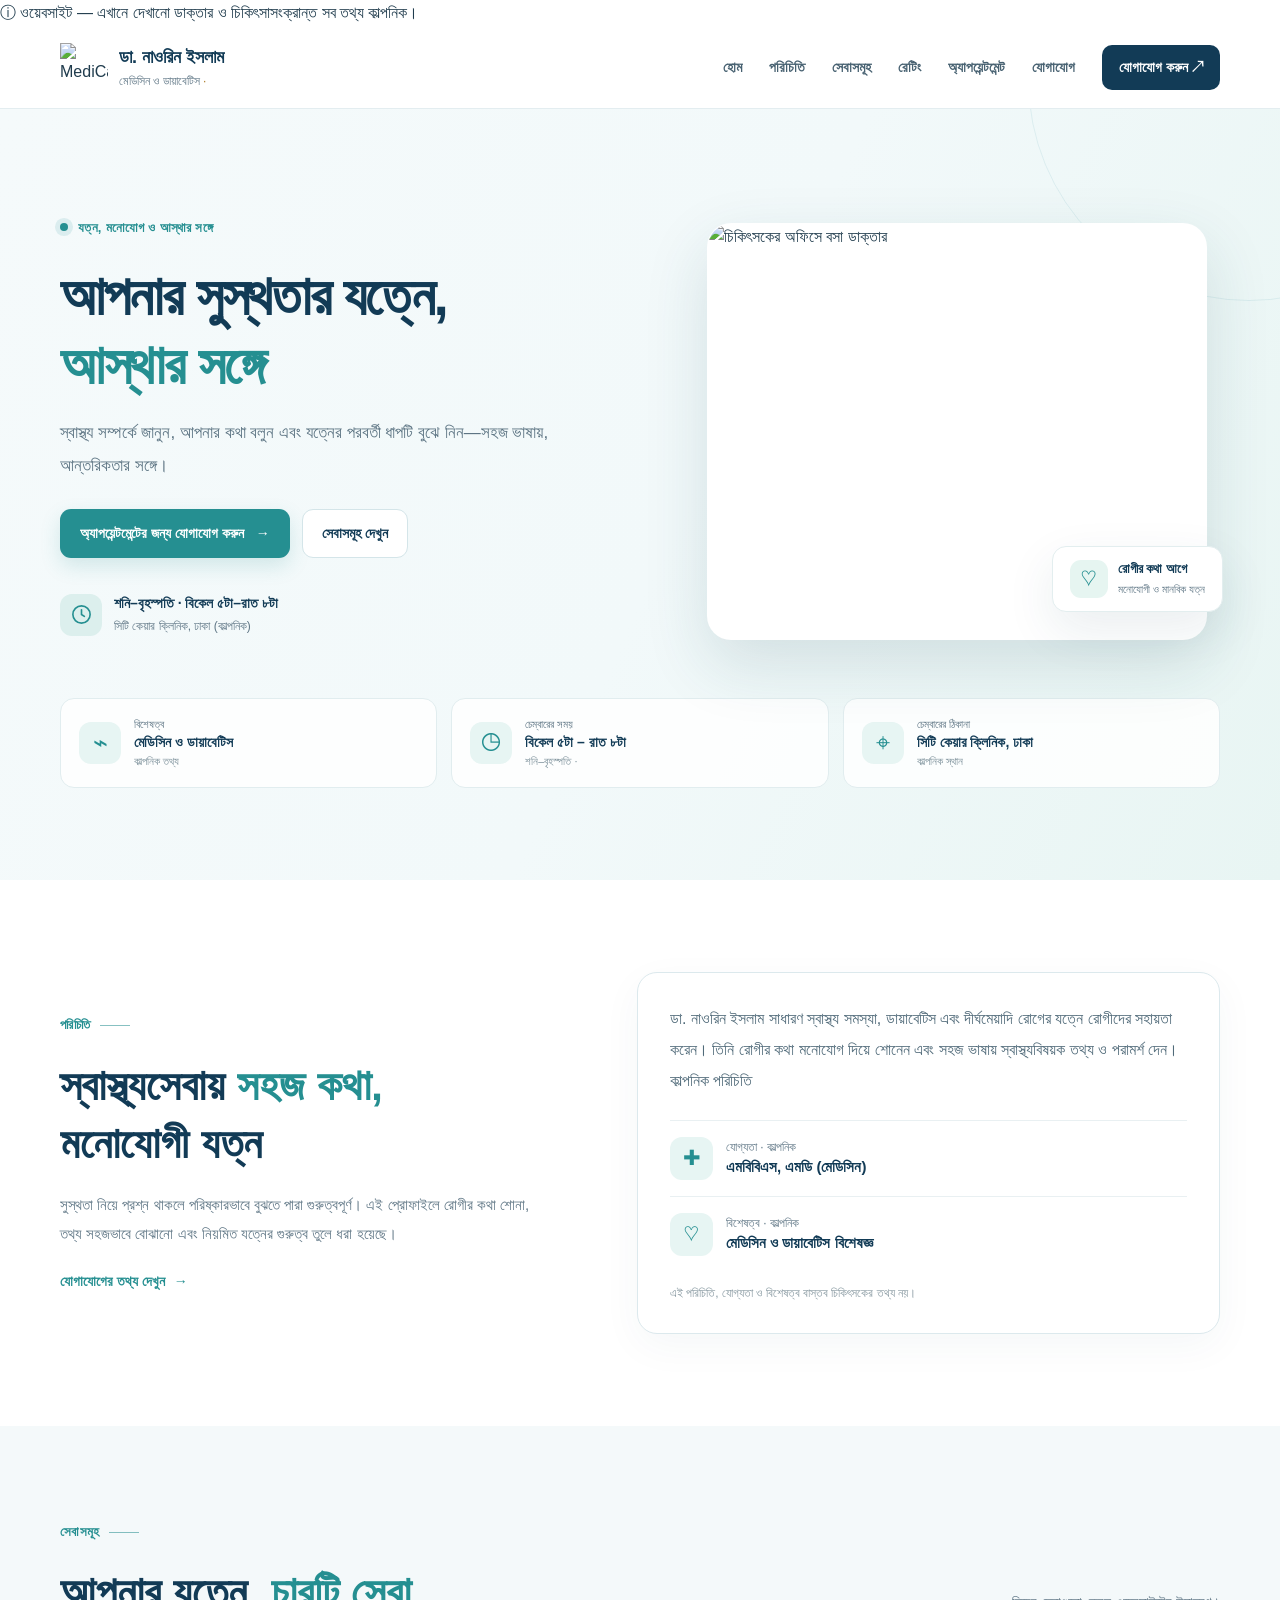
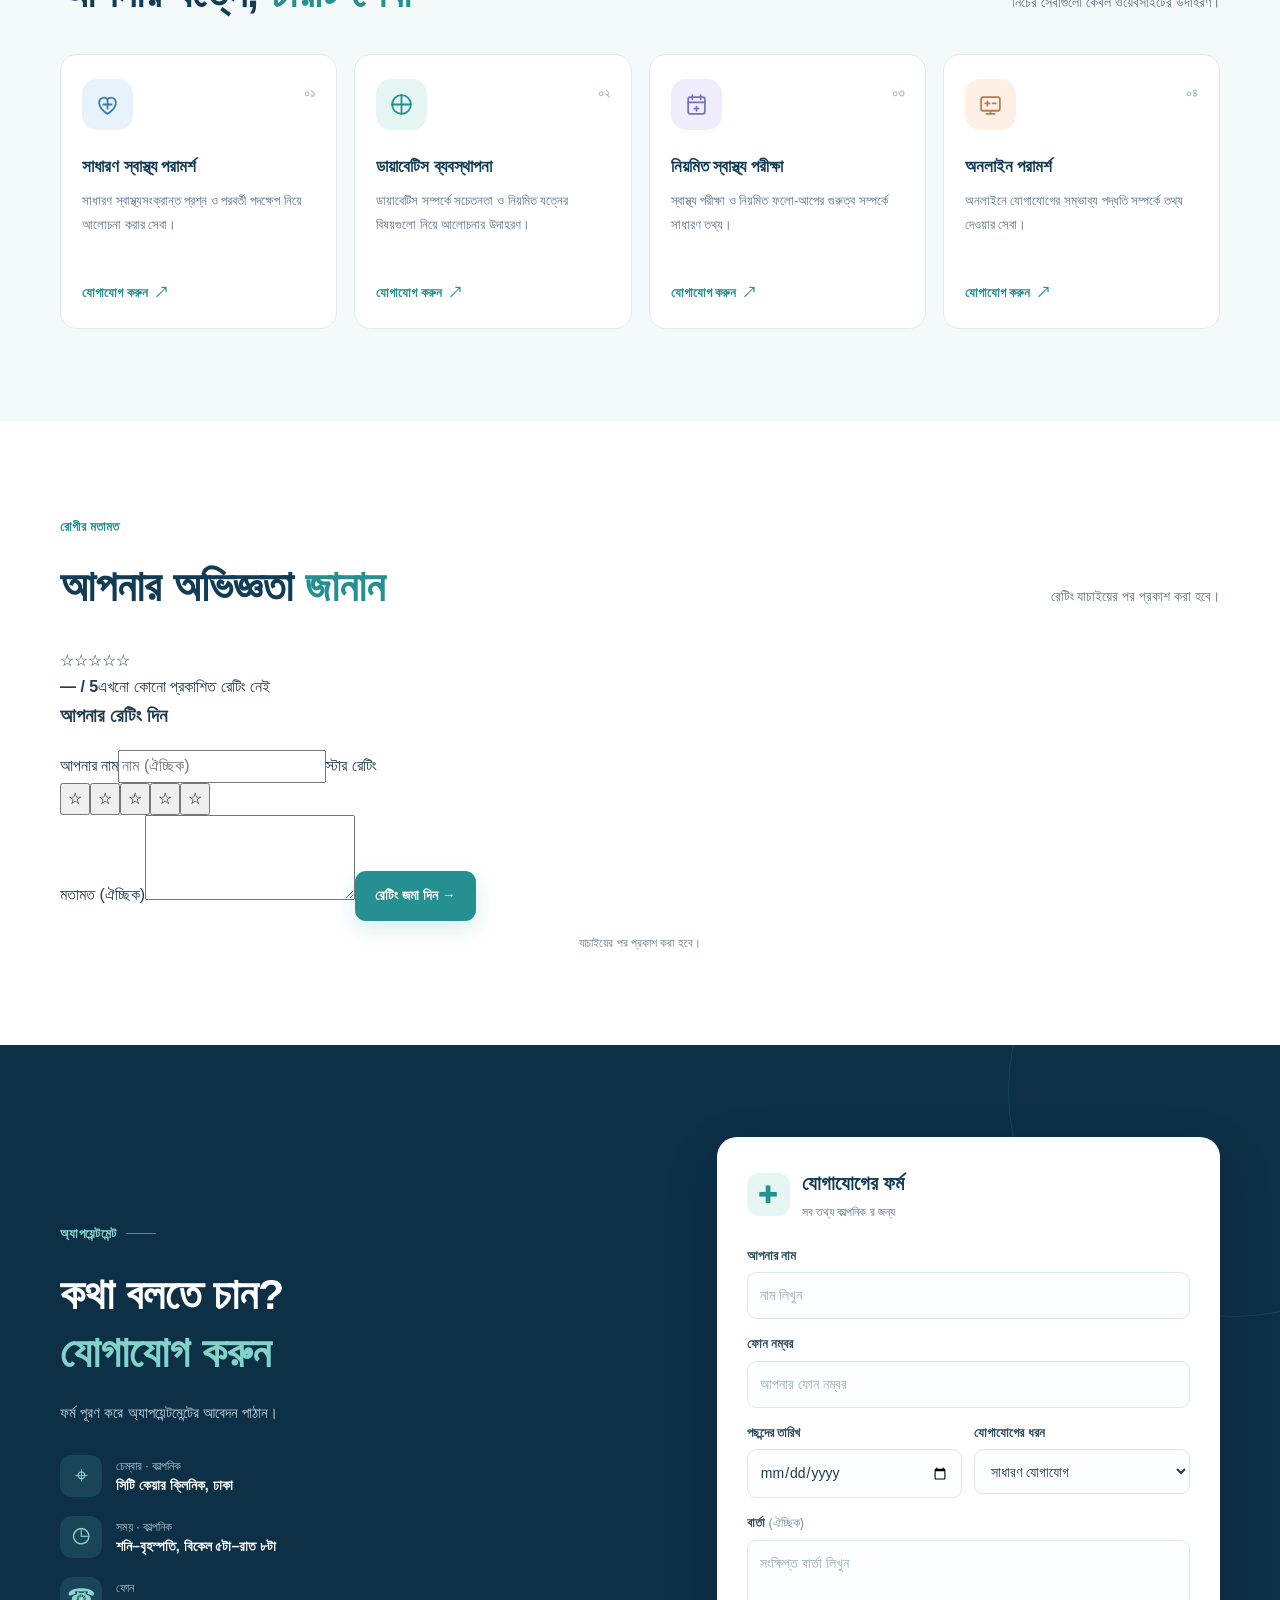
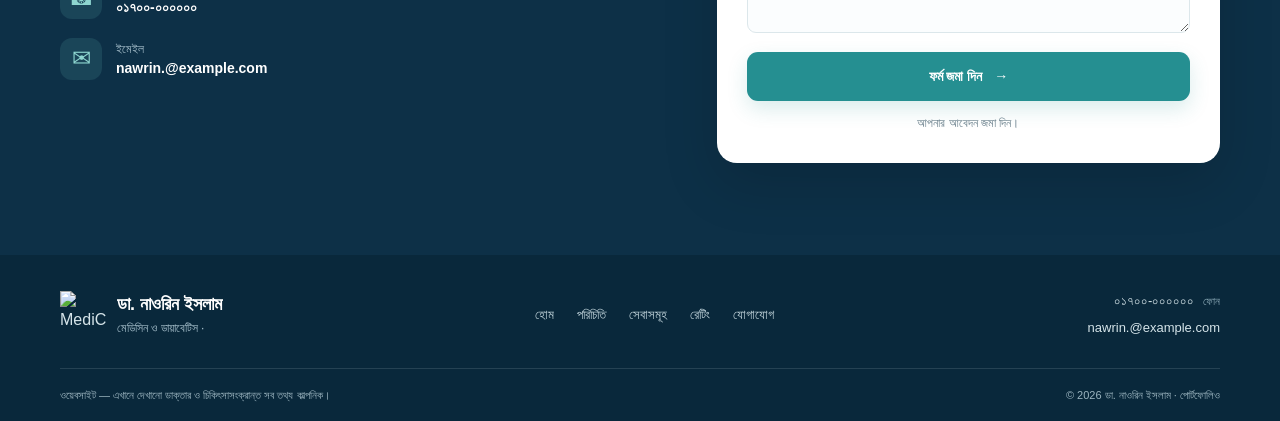
==== commit 3b0def01: "Connect appointment form and add patient ratings section" ====
--- a/index.html
+++ b/index.html
@@ -10,6 +10,7 @@
   <link rel="preconnect" href="https://fonts.gstatic.com" crossorigin>
   <link href="https://fonts.googleapis.com/css2?family=Hind+Siliguri:wght@400;500;600;700&display=swap" rel="stylesheet">
   <link rel="stylesheet" href="style.css">
+  <script src="https://cdn.jsdelivr.net/npm/@supabase/supabase-js@2"></script>
   <script src="script.js" defer></script>
 </head>
 <body>
@@ -22,7 +23,7 @@
       </a>
       <button class="menu-toggle" type="button" aria-expanded="false" aria-controls="nav-links" aria-label="মেনু খুলুন"><span></span><span></span><span></span></button>
       <div class="nav-links" id="nav-links">
-        <a href="#home">হোম</a><a href="#about">পরিচিতি</a><a href="#services">সেবাসমূহ</a><a href="#appointment">অ্যাপয়েন্টমেন্ট</a><a href="#contact">যোগাযোগ</a>
+        <a href="#home">হোম</a><a href="#about">পরিচিতি</a><a href="#services">সেবাসমূহ</a><a href="#ratings">রেটিং</a><a href="#appointment">অ্যাপয়েন্টমেন্ট</a><a href="#contact">যোগাযোগ</a>
         <a class="nav-cta" href="#appointment">যোগাযোগ করুন <span aria-hidden="true">↗</span></a>
       </div>
     </nav>
@@ -75,9 +76,10 @@
         </div>
       </div>
     </section>
+    <section class="section rating-section" id="ratings"><div class="container"><div class="section-heading"><div><span class="eyebrow">রোগীর মতামত</span><h2>আপনার অভিজ্ঞতা <span>জানান</span></h2></div><p>রেটিং যাচাইয়ের পর প্রকাশ করা হবে।</p></div><div class="rating-layout"><div class="rating-summary"><div class="rating-stars" id="rating-average-stars">☆☆☆☆☆</div><strong id="rating-average">— / 5</strong><span id="rating-count">এখনো কোনো প্রকাশিত রেটিং নেই</span><div id="rating-list" class="rating-list"></div></div><form class="rating-form" id="rating-form"><h3>আপনার রেটিং দিন</h3><label for="rating-name">আপনার নাম</label><input id="rating-name" maxlength="80" placeholder="নাম (ঐচ্ছিক)"><label>স্টার রেটিং</label><div class="star-picker"><button type="button" data-rating="1">☆</button><button type="button" data-rating="2">☆</button><button type="button" data-rating="3">☆</button><button type="button" data-rating="4">☆</button><button type="button" data-rating="5">☆</button></div><input id="rating-value" type="hidden" value="5"><label for="rating-comment">মতামত (ঐচ্ছিক)</label><textarea id="rating-comment" maxlength="1000" rows="3"></textarea><button class="button button-primary" type="submit">রেটিং জমা দিন →</button><p class="form-note" id="rating-message" role="status">যাচাইয়ের পর প্রকাশ করা হবে।</p></form></div></div></section>
     <section class="section appointment-section" id="appointment">
       <div class="container appointment-grid">
-        <div class="appointment-copy"><span class="eyebrow eyebrow-light">অ্যাপয়েন্টমেন্ট <span class="eyebrow-line"></span></span><h2>কথা বলতে চান?<br><span>যোগাযোগ করুন</span></h2><p>নিচের ফর্মটি শুধু  দেখানোর জন্য। এখানে দেওয়া কোনো তথ্য কোথাও পাঠানো বা সংরক্ষণ করা হবে না।</p>
+        <div class="appointment-copy"><span class="eyebrow eyebrow-light">অ্যাপয়েন্টমেন্ট <span class="eyebrow-line"></span></span><h2>কথা বলতে চান?<br><span>যোগাযোগ করুন</span></h2><p>ফর্ম পূরণ করে অ্যাপয়েন্টমেন্টের আবেদন পাঠান।</p>
           <div class="contact-list" id="contact">
             <div class="contact-item"><span aria-hidden="true">⌖</span><div><small>চেম্বার · কাল্পনিক</small><strong>সিটি কেয়ার ক্লিনিক, ঢাকা</strong></div></div>
             <div class="contact-item"><span aria-hidden="true">◷</span><div><small>সময় · কাল্পনিক</small><strong>শনি–বৃহস্পতি, বিকেল ৫টা–রাত ৮টা</strong></div></div>
@@ -92,11 +94,11 @@
           <div class="form-row"><div><label for="preferred-date">পছন্দের তারিখ</label><input id="preferred-date" name="date" type="date"></div><div><label for="contact-reason">যোগাযোগের ধরন</label><select id="contact-reason" name="reason"><option value="সাধারণ যোগাযোগ">সাধারণ যোগাযোগ</option><option value="চেম্বার সম্পর্কে">চেম্বার সম্পর্কে</option><option value="অনলাইন পরামর্শ">অনলাইন পরামর্শ</option></select></div></div>
           <label for="patient-message">বার্তা <span class="optional">(ঐচ্ছিক)</span></label><textarea id="patient-message" name="message" rows="3" placeholder="সংক্ষিপ্ত বার্তা লিখুন"></textarea>
           <button class="button button-primary submit-button" type="submit"> ফর্ম জমা দিন <span aria-hidden="true">→</span></button>
-          <p class="form-note" id="form-message" role="status" aria-live="polite">এটি একটি  form—আপনার তথ্য কোথাও পাঠানো হবে না।</p>
+          <p class="form-note" id="form-message" role="status" aria-live="polite">আপনার আবেদন জমা দিন।</p>
         </form>
       </div>
     </section>
   </main>
-  <footer class="site-footer"><div class="container footer-main"><a class="brand footer-brand" href="#home"><img class="brand-logo" src="assets/medicare-logo.png" alt="MediCare লোগো"><span><strong>ডা. নাওরিন ইসলাম</strong><small>মেডিসিন ও ডায়াবেটিস · </small></span></a><div class="footer-links"><a href="#home">হোম</a><a href="#about">পরিচিতি</a><a href="#services">সেবাসমূহ</a><a href="#appointment">যোগাযোগ</a></div><div class="footer-contact"><a href="tel:01700000000">০১৭০০-০০০০০০ <small> ফোন</small></a><a href="mailto:nawrin.@example.com">nawrin.@example.com</a></div></div><div class="container footer-bottom"><p> ওয়েবসাইট — এখানে দেখানো ডাক্তার ও চিকিৎসাসংক্রান্ত সব তথ্য কাল্পনিক।</p><span>© <span id="year">2026</span> ডা. নাওরিন ইসলাম ·  পোর্টফোলিও</span></div></footer>
+  <footer class="site-footer"><div class="container footer-main"><a class="brand footer-brand" href="#home"><img class="brand-logo" src="assets/medicare-logo.png" alt="MediCare লোগো"><span><strong>ডা. নাওরিন ইসলাম</strong><small>মেডিসিন ও ডায়াবেটিস · </small></span></a><div class="footer-links"><a href="#home">হোম</a><a href="#about">পরিচিতি</a><a href="#services">সেবাসমূহ</a><a href="#ratings">রেটিং</a><a href="#appointment">যোগাযোগ</a></div><div class="footer-contact"><a href="tel:01700000000">০১৭০০-০০০০০০ <small> ফোন</small></a><a href="mailto:nawrin.@example.com">nawrin.@example.com</a></div></div><div class="container footer-bottom"><p> ওয়েবসাইট — এখানে দেখানো ডাক্তার ও চিকিৎসাসংক্রান্ত সব তথ্য কাল্পনিক।</p><span>© <span id="year">2026</span> ডা. নাওরিন ইসলাম ·  পোর্টফোলিও</span></div></footer>
 </body>
 </html>
--- a/style.css
+++ b/style.css
@@ -1 +1,3 @@
-:root{--navy:#123b56;--navy-deep:#0d3047;--blue:#287da0;--teal:#258f91;--mint:#e9f6f4;--pale:#f3f9fb;--ink:#203c4d;--muted:#607786;--line:#dce9ed;--white:#fff;--radius:20px;--shadow:0 18px 50px rgba(20,66,87,.09)}*{box-sizing:border-box}html{scroll-behavior:smooth;scroll-padding-top:90px}body{margin:0;color:var(--ink);background:#fff;font-family:"Hind Siliguri","Noto Sans Bengali",sans-serif;font-size:16px;line-height:1.65;-webkit-font-smoothing:antialiased}body,button,input,select,textarea{font-family:"Hind Siliguri","Noto Sans Bengali",sans-serif}a{color:inherit;text-decoration:none}button,input,select,textarea{font:inherit}button,a,input,select,textarea{-webkit-tap-highlight-color:transparent}a:focus-visible,button:focus-visible,input:focus-visible,select:focus-visible,textarea:focus-visible{outline:3px solid #4db9bd;outline-offset:3px}.container{width:min(1160px,calc(100% - 48px));margin-inline:auto}.demo-banner{display:flex;align-items:center;justify-content:center;gap:9px;padding:8px 16px;background:#fff5df;color:#77561c;text-align:center;font-size:13px;font-weight:600}.demo-banner span{font-size:17px}.site-header{position:sticky;top:0;z-index:20;background:rgba(255,255,255,.96);border-bottom:1px solid rgba(220,233,237,.8);backdrop-filter:blur(14px)}.nav{display:flex;align-items:center;justify-content:space-between;min-height:82px;gap:24px}.brand{display:inline-flex;align-items:center;gap:11px;flex-shrink:0}.brand-mark{width:44px;height:44px;display:grid;place-items:center;color:#fff;background:var(--teal);border-radius:14px}.brand-mark svg{width:29px;height:29px}.brand strong,.brand small{display:block;line-height:1.35}.brand strong{font-size:18px;color:var(--navy);font-weight:700}.brand small{font-size:12px;color:var(--muted);margin-top:4px}.brand small i{font-style:normal;color:#ad7b26}.nav-links{display:flex;align-items:center;gap:27px}.nav-links>a:not(.nav-cta){font-size:14px;font-weight:600;color:#476171;transition:color .2s}.nav-links>a:hover{color:var(--teal)}.nav-cta{padding:11px 17px;background:var(--navy);color:#fff;border-radius:10px;font-size:14px;font-weight:600;white-space:nowrap}.nav-cta:hover{background:var(--teal);color:white}.menu-toggle{display:none;border:1px solid var(--line);border-radius:10px;width:46px;height:44px;background:#fff;align-items:center;justify-content:center;flex-direction:column;gap:5px;cursor:pointer}.menu-toggle span{width:19px;height:2px;background:var(--navy);border-radius:2px;transition:transform .2s}.hero{position:relative;overflow:hidden;padding:76px 0 38px;background:linear-gradient(115deg,#f5fafb 0%,#f2f9fa 53%,#e8f5f3 100%)}.hero:before{content:"";position:absolute;width:440px;height:440px;border:1px solid rgba(42,133,153,.1);border-radius:50%;right:-190px;top:-250px}.hero-grid{display:grid;grid-template-columns:1.05fr .95fr;align-items:center;gap:54px;position:relative}.hero-copy{padding:12px 0 25px}.eyebrow{display:inline-flex;align-items:center;gap:10px;color:var(--teal);font-weight:700;font-size:13px;letter-spacing:.02em}.eyebrow-dot{width:8px;height:8px;border-radius:50%;background:var(--teal);box-shadow:0 0 0 5px rgba(37,143,145,.12)}h1,h2,h3,p{margin-top:0}.hero h1{font-size:clamp(36px,4.3vw,58px);line-height:1.25;letter-spacing:-.035em;color:var(--navy);margin:22px 0 18px;font-weight:700}.hero h1 span,.section-intro h2 span,.section-heading h2 span{color:var(--teal)}.hero-description{max-width:510px;color:#5a7281;font-size:17px;line-height:1.9;margin-bottom:27px}.hero-actions{display:flex;align-items:center;gap:12px;flex-wrap:wrap}.button{min-height:49px;display:inline-flex;align-items:center;justify-content:center;gap:12px;padding:12px 19px;border:1px solid transparent;border-radius:11px;font-weight:600;font-size:14px;text-align:center;cursor:pointer;transition:transform .2s,background .2s,border-color .2s}.button:hover{transform:translateY(-2px)}.button-primary{background:var(--teal);color:#fff;box-shadow:0 8px 20px rgba(37,143,145,.17)}.button-primary:hover{background:#1d777b}.button-secondary{background:#fff;color:var(--navy);border-color:#d4e5e9}.button-secondary:hover{border-color:var(--teal)}.hero-meta{display:flex;align-items:center;gap:12px;margin-top:34px}.meta-icon{width:42px;height:42px;display:grid;place-items:center;flex-shrink:0;border-radius:12px;background:#dcefed;color:var(--teal)}.meta-icon svg{width:23px;fill:none;stroke:currentColor;stroke-width:1.7;stroke-linecap:round;stroke-linejoin:round}.hero-meta strong,.hero-meta span{display:block}.hero-meta strong{font-size:14px;color:var(--navy)}.hero-meta span{font-size:12px;color:var(--muted);margin-top:2px}.hero-meta em{font-style:normal}.hero-visual{min-width:0;position:relative;display:flex;justify-content:center;align-items:center;min-height:450px}.visual-orbit{position:absolute;border-radius:50%;border:1px solid rgba(37,143,145,.18)}.orbit-one{width:400px;height:400px}.orbit-two{width:335px;height:335px;border-style:dashed}.portrait-card{position:relative;width:min(330px,78%);padding:18px 18px 0;background:rgba(255,255,255,.87);border:1px solid rgba(255,255,255,.9);border-radius:25px;box-shadow:0 24px 65px rgba(28,76,93,.14);z-index:1}.portrait-top{display:flex;justify-content:space-between;align-items:center}.portrait-label{display:inline-flex;align-items:center;gap:7px;color:#527182;font-size:11px;font-weight:600}.portrait-label span{width:7px;height:7px;border-radius:50%;background:#35a59d}.portrait-cross{display:grid;place-items:center;width:29px;height:29px;border-radius:9px;background:#e4f4f1;color:var(--teal);font-size:23px;line-height:1}.doctor-illustration{display:block;width:100%;max-height:340px;margin:4px auto 0}.portrait-caption{display:flex;align-items:center;gap:10px;padding:14px 12px 17px;border-top:1px solid #e6eff0}.caption-icon{display:grid;place-items:center;width:36px;height:36px;background:#e0f3f0;color:var(--teal);border-radius:11px}.portrait-caption strong,.portrait-caption small{display:block;line-height:1.4}.portrait-caption strong{font-size:14px;color:var(--navy)}.portrait-caption small{font-size:11px;color:var(--muted);margin-top:3px}.floating-note{position:absolute;z-index:2;bottom:45px;right:-3px;display:flex;align-items:center;gap:10px;padding:13px 17px;background:#fff;border:1px solid #e3eeef;border-radius:14px;box-shadow:var(--shadow)}.note-icon{display:grid;place-items:center;width:38px;height:38px;background:#e6f5f1;color:var(--teal);border-radius:11px;font-size:22px}.floating-note strong,.floating-note small{display:block;line-height:1.4}.floating-note strong{font-size:13px;color:var(--navy)}.floating-note small{font-size:11px;color:var(--muted);margin-top:3px}.visual-sparkle{position:absolute;color:#64b9b4}.sparkle-a{top:42px;right:37px;font-size:33px}.sparkle-b{bottom:60px;left:18px;font-size:34px}.quick-facts{display:grid;grid-template-columns:repeat(3,1fr);gap:14px;margin-top:36px;position:relative}.fact{display:flex;align-items:center;gap:13px;padding:17px 18px;background:rgba(255,255,255,.85);border:1px solid #e1edef;border-radius:14px;min-width:0}.fact-icon{width:42px;height:42px;display:grid;place-items:center;flex-shrink:0;background:#e7f5f3;color:var(--teal);border-radius:12px;font-size:25px}.fact small,.fact strong,.fact em{display:block;line-height:1.5}.fact small{font-size:11px;color:var(--muted)}.fact strong{font-size:14px;color:var(--navy);overflow-wrap:anywhere}.fact em{font-size:11px;color:#7c909a;font-style:normal}.section{padding:92px 0}.about-grid{display:grid;grid-template-columns:.9fr 1.1fr;gap:100px;align-items:center}.eyebrow-line{width:30px;height:1px;background:currentColor;opacity:.55}.section-intro h2,.section-heading h2,.appointment-copy h2{font-size:clamp(30px,3.5vw,43px);line-height:1.35;color:var(--navy);margin:18px 0}.section-intro>p{font-size:15px;line-height:1.95;color:var(--muted);margin-bottom:20px}.text-link{display:inline-flex;gap:9px;align-items:center;color:var(--teal);font-weight:700;font-size:14px}.about-details{padding:30px 32px;border:1px solid var(--line);border-radius:var(--radius);background:#fff;box-shadow:0 12px 40px rgba(20,66,87,.045)}.about-details>p:first-child{font-size:16px;line-height:1.95;color:#506a79;margin-bottom:23px}.demo-tag{display:inline-block;margin:8px 0 0;padding:3px 9px;border-radius:6px;background:#fff4dc;color:#8b6725;font-size:11px;font-weight:600}.credential{display:flex;align-items:center;gap:13px;padding:16px 0;border-top:1px solid #e9f0f2}.credential-icon{width:43px;height:43px;display:grid;place-items:center;flex-shrink:0;border-radius:12px;background:#e7f5f3;color:var(--teal);font-size:21px}.credential small,.credential strong{display:block;line-height:1.5}.credential small{font-size:12px;color:var(--muted)}.credential strong{font-size:15px;color:var(--navy)}.disclaimer-small{margin:12px 0 0;font-size:12px;color:#8798a0}.services-section{background:#f4f9fa}.section-heading{display:flex;align-items:flex-end;justify-content:space-between;gap:24px;margin-bottom:33px}.section-heading h2{margin-bottom:0}.section-heading>p{max-width:280px;color:var(--muted);font-size:14px;margin-bottom:7px}.service-grid{display:grid;grid-template-columns:repeat(4,minmax(0,1fr));gap:17px}.service-card{position:relative;padding:24px 21px 22px;background:#fff;border:1px solid #e1ebee;border-radius:17px;transition:transform .2s,box-shadow .2s}.service-card:hover{transform:translateY(-4px);box-shadow:var(--shadow)}.service-icon{display:grid;place-items:center;width:51px;height:51px;border-radius:15px;margin-bottom:24px}.service-icon svg{width:25px;height:25px;fill:none;stroke:currentColor;stroke-width:1.7;stroke-linecap:round;stroke-linejoin:round}.icon-blue{color:#397da6;background:#e7f2fa}.icon-teal{color:#258f91;background:#e5f5f1}.icon-lilac{color:#7771bd;background:#efedfc}.icon-peach{color:#bc7950;background:#fff0e5}.service-number{position:absolute;top:29px;right:21px;color:#a9bec6;font-size:12px;font-weight:600}.service-card h3{font-size:17px;line-height:1.5;color:var(--navy);margin-bottom:10px}.service-card p{font-size:13px;line-height:1.85;color:var(--muted);min-height:73px;margin-bottom:17px}.service-card>a{display:inline-flex;gap:8px;align-items:center;color:var(--teal);font-size:13px;font-weight:700}.appointment-section{background:var(--navy-deep);color:#fff;position:relative;overflow:hidden}.appointment-section:before{content:"";position:absolute;width:450px;height:450px;border:1px solid rgba(108,198,194,.13);border-radius:50%;right:-180px;top:-180px}.appointment-grid{position:relative;display:grid;grid-template-columns:1fr .88fr;gap:85px;align-items:center}.eyebrow-light{color:#8dd4ce}.appointment-copy h2{color:#fff;margin:18px 0}.appointment-copy h2 span{color:#83d2ca}.appointment-copy>p{max-width:470px;color:#c1d3dc;line-height:1.9;font-size:15px;margin-bottom:28px}.contact-list{display:grid;gap:19px}.contact-item{display:flex;align-items:center;gap:14px}.contact-item>span{display:grid;place-items:center;width:42px;height:42px;border-radius:12px;background:rgba(119,204,197,.13);color:#8ed6d0;font-size:23px;flex-shrink:0}.contact-item small,.contact-item strong,.contact-item a{display:block;line-height:1.5}.contact-item small{font-size:12px;color:#a9c1ce}.contact-item strong,.contact-item a{font-size:14px;color:#fff;font-weight:600;overflow-wrap:anywhere}.contact-item a:hover{color:#8ed6d0}.appointment-form{background:#fff;color:var(--ink);padding:30px;border-radius:20px;box-shadow:0 20px 55px rgba(0,0,0,.15)}.form-heading{display:flex;align-items:center;gap:12px;margin-bottom:22px}.form-icon{width:43px;height:43px;display:grid;place-items:center;border-radius:12px;background:#e5f5f1;color:var(--teal);font-size:24px}.form-heading h3{font-size:20px;color:var(--navy);margin:0 0 3px}.form-heading p{font-size:12px;color:var(--muted);margin:0}.appointment-form label{display:block;margin:14px 0 6px;color:#304d5c;font-size:13px;font-weight:600}.appointment-form input,.appointment-form select,.appointment-form textarea{display:block;width:100%;min-width:0;border:1px solid #dce7eb;border-radius:9px;padding:11px 12px;background:#fbfdfe;color:var(--ink);font-size:14px;outline:none;transition:border-color .2s,box-shadow .2s}.appointment-form input,.appointment-form select{min-height:45px}.appointment-form textarea{resize:vertical;min-height:84px}.appointment-form input:focus,.appointment-form select:focus,.appointment-form textarea:focus{border-color:var(--teal);box-shadow:0 0 0 3px rgba(37,143,145,.1)}.appointment-form input::placeholder,.appointment-form textarea::placeholder{color:#9aabb3}.form-row{display:grid;grid-template-columns:1fr 1fr;gap:12px}.form-row>div{min-width:0}.optional{font-weight:400;color:#82939b}.submit-button{width:100%;margin-top:19px;border:0}.form-note{font-size:12px;color:#687e8a;text-align:center;margin:12px 0 0;line-height:1.7}.form-note.is-confirmed{padding:10px;background:#e7f6f0;color:#176e58;border-radius:8px}.site-footer{background:#09283b;color:#d5e4e9;padding:35px 0 0}.footer-main{display:flex;align-items:center;justify-content:space-between;gap:30px;padding-bottom:30px}.footer-brand strong{color:#fff}.footer-brand small{color:#a9c2ce}.footer-links{display:flex;align-items:center;gap:23px;flex-wrap:wrap}.footer-links a{font-size:13px;color:#c2d5dc}.footer-links a:hover{color:#8ed6d0}.footer-contact{display:grid;gap:5px;text-align:right;font-size:13px}.footer-contact small{display:inline-block;color:#90aebb;margin-left:5px}.footer-bottom{display:flex;justify-content:space-between;align-items:flex-start;gap:20px;padding:17px 0;border-top:1px solid rgba(222,239,243,.13);font-size:11px;color:#9bb4bf}.footer-bottom p{margin:0;max-width:550px}.footer-bottom>span{text-align:right;white-space:normal}@media(min-width:1400px){.hero{padding-top:88px}.hero-visual{min-height:480px}}@media(max-width:1050px){.nav-links{gap:16px}.nav-links>a:not(.nav-cta){font-size:13px}.hero-grid{gap:30px}.about-grid{gap:55px}.appointment-grid{gap:45px}.service-grid{grid-template-columns:repeat(2,minmax(0,1fr))}.service-card p{min-height:auto}.footer-main{flex-wrap:wrap}.footer-contact{margin-left:auto}}@media(max-width:780px){.container{width:min(100% - 36px,600px)}.nav{min-height:72px}.menu-toggle{display:flex}.nav-links{display:none;position:absolute;top:calc(100% + 1px);left:0;right:0;padding:15px 22px 21px;background:#fff;border-bottom:1px solid var(--line);box-shadow:0 18px 25px rgba(20,66,87,.08);align-items:stretch;gap:0}.nav-links.is-open{display:flex;flex-direction:column}.nav-links>a:not(.nav-cta){padding:12px 4px;border-bottom:1px solid #edf2f4;font-size:15px}.nav-cta{margin-top:14px;text-align:center;padding:13px}.menu-toggle[aria-expanded="true"] span:first-child{transform:translateY(7px) rotate(45deg)}.menu-toggle[aria-expanded="true"] span:nth-child(2){opacity:0}.menu-toggle[aria-expanded="true"] span:last-child{transform:translateY(-7px) rotate(-45deg)}.hero{padding:49px 0 27px}.hero-grid{grid-template-columns:1fr;gap:13px}.hero-copy{padding:0}.hero h1{font-size:clamp(35px,8vw,49px);margin:17px 0 14px}.hero-description{font-size:15px;line-height:1.85;max-width:570px}.hero-actions{display:grid;grid-template-columns:1fr;gap:10px;max-width:420px}.hero-actions .button{width:100%;min-height:50px}.hero-meta{margin-top:23px}.hero-visual{min-height:390px;margin-top:4px}.portrait-card{width:min(300px,78%)}.doctor-illustration{max-height:300px}.orbit-one{width:340px;height:340px}.orbit-two{width:285px;height:285px}.floating-note{right:0;bottom:26px;padding:10px 12px}.sparkle-a{right:7px;top:32px}.sparkle-b{left:2px;bottom:37px}.quick-facts{grid-template-columns:1fr;gap:9px;margin-top:19px}.fact{padding:12px 14px}.fact-icon{width:40px;height:40px}.section{padding:64px 0}.about-grid{grid-template-columns:1fr;gap:28px}.section-intro h2,.section-heading h2,.appointment-copy h2{font-size:34px}.about-details{padding:23px 21px}.section-heading{display:block;margin-bottom:24px}.section-heading>p{margin:12px 0 0}.service-grid{gap:12px}.service-card{padding:19px 16px}.service-icon{margin-bottom:17px}.service-number{top:23px;right:16px}.service-card h3{font-size:16px}.service-card p{font-size:13px}.appointment-grid{grid-template-columns:1fr;gap:32px}.appointment-copy>p{font-size:14px}.appointment-form{padding:24px 21px}.footer-main{align-items:flex-start;display:grid;grid-template-columns:1fr 1fr;gap:23px}.footer-links{gap:12px 17px;align-content:start}.footer-contact{margin:0;text-align:left;grid-column:1/-1}.footer-bottom{display:grid;gap:8px}.footer-bottom>span{text-align:left}}@media(max-width:420px){.container{width:calc(100% - 30px)}.demo-banner{font-size:11px;line-height:1.55;padding:8px 12px}.brand{gap:8px}.brand-mark{width:39px;height:39px;border-radius:12px}.brand strong{font-size:16px}.brand small{font-size:10px}.hero h1{font-size:35px}.hero-description{font-size:14px}.hero-visual{min-height:340px}.portrait-card{width:78%;padding:13px 13px 0;border-radius:20px}.doctor-illustration{max-height:258px}.portrait-label{font-size:9px}.portrait-cross{width:25px;height:25px}.portrait-caption{padding:10px 7px 12px}.floating-note{right:-2px;bottom:15px;gap:7px;padding:9px}.note-icon{width:31px;height:31px}.floating-note strong{font-size:11px}.floating-note small{font-size:9px}.orbit-one{width:295px;height:295px}.orbit-two{width:255px;height:255px}.section-intro h2,.section-heading h2,.appointment-copy h2{font-size:30px}.service-grid{grid-template-columns:1fr}.service-card{padding:21px}.service-icon{margin-bottom:15px}.service-card p{min-height:0}.form-row{grid-template-columns:1fr;gap:0}.appointment-form{padding:22px 17px}.footer-main{grid-template-columns:1fr}.footer-links{gap:12px 18px}.footer-contact{grid-column:auto}.footer-bottom{font-size:10px}}@media(prefers-reduced-motion:reduce){html{scroll-behavior:auto}*,*::before,*::after{animation-duration:.01ms!important;animation-iteration-count:1!important;transition-duration:.01ms!important;scroll-behavior:auto!important}}+:root{--navy:#123b56;--navy-deep:#0d3047;--blue:#287da0;--teal:#258f91;--mint:#e9f6f4;--pale:#f3f9fb;--ink:#203c4d;--muted:#607786;--line:#dce9ed;--white:#fff;--radius:20px;--shadow:0 18px 50px rgba(20,66,87,.09)}*{box-sizing:border-box}html{scroll-behavior:smooth;scroll-padding-top:90px}body{margin:0;color:var(--ink);background:#fff;font-family:"Hind Siliguri","Noto Sans Bengali",sans-serif;font-size:16px;line-height:1.65;-webkit-font-smoothing:antialiased}body,button,input,select,textarea{font-family:"Hind Siliguri","Noto Sans Bengali",sans-serif}a{color:inherit;text-decoration:none}button,input,select,textarea{font:inherit}button,a,input,select,textarea{-webkit-tap-highlight-color:transparent}a:focus-visible,button:focus-visible,input:focus-visible,select:focus-visible,textarea:focus-visible{outline:3px solid #4db9bd;outline-offset:3px}.container{width:min(1160px,calc(100% - 48px));margin-inline:auto}.demo-banner{display:flex;align-items:center;justify-content:center;gap:9px;padding:8px 16px;background:#fff5df;color:#77561c;text-align:center;font-size:13px;font-weight:600}.demo-banner span{font-size:17px}.site-header{position:sticky;top:0;z-index:20;background:rgba(255,255,255,.96);border-bottom:1px solid rgba(220,233,237,.8);backdrop-filter:blur(14px)}.nav{display:flex;align-items:center;justify-content:space-between;min-height:82px;gap:24px}.brand{display:inline-flex;align-items:center;gap:11px;flex-shrink:0}.brand-mark{width:44px;height:44px;display:grid;place-items:center;color:#fff;background:var(--teal);border-radius:14px}.brand-mark svg{width:29px;height:29px}.brand strong,.brand small{display:block;line-height:1.35}.brand strong{font-size:18px;color:var(--navy);font-weight:700}.brand small{font-size:12px;color:var(--muted);margin-top:4px}.brand small i{font-style:normal;color:#ad7b26}.nav-links{display:flex;align-items:center;gap:27px}.nav-links>a:not(.nav-cta){font-size:14px;font-weight:600;color:#476171;transition:color .2s}.nav-links>a:hover{color:var(--teal)}.nav-cta{padding:11px 17px;background:var(--navy);color:#fff;border-radius:10px;font-size:14px;font-weight:600;white-space:nowrap}.nav-cta:hover{background:var(--teal);color:white}.menu-toggle{display:none;border:1px solid var(--line);border-radius:10px;width:46px;height:44px;background:#fff;align-items:center;justify-content:center;flex-direction:column;gap:5px;cursor:pointer}.menu-toggle span{width:19px;height:2px;background:var(--navy);border-radius:2px;transition:transform .2s}.hero{position:relative;overflow:hidden;padding:76px 0 38px;background:linear-gradient(115deg,#f5fafb 0%,#f2f9fa 53%,#e8f5f3 100%)}.hero:before{content:"";position:absolute;width:440px;height:440px;border:1px solid rgba(42,133,153,.1);border-radius:50%;right:-190px;top:-250px}.hero-grid{display:grid;grid-template-columns:1.05fr .95fr;align-items:center;gap:54px;position:relative}.hero-copy{padding:12px 0 25px}.eyebrow{display:inline-flex;align-items:center;gap:10px;color:var(--teal);font-weight:700;font-size:13px;letter-spacing:.02em}.eyebrow-dot{width:8px;height:8px;border-radius:50%;background:var(--teal);box-shadow:0 0 0 5px rgba(37,143,145,.12)}h1,h2,h3,p{margin-top:0}.hero h1{font-size:clamp(36px,4.3vw,58px);line-height:1.25;letter-spacing:-.035em;color:var(--navy);margin:22px 0 18px;font-weight:700}.hero h1 span,.section-intro h2 span,.section-heading h2 span{color:var(--teal)}.hero-description{max-width:510px;color:#5a7281;font-size:17px;line-height:1.9;margin-bottom:27px}.hero-actions{display:flex;align-items:center;gap:12px;flex-wrap:wrap}.button{min-height:49px;display:inline-flex;align-items:center;justify-content:center;gap:12px;padding:12px 19px;border:1px solid transparent;border-radius:11px;font-weight:600;font-size:14px;text-align:center;cursor:pointer;transition:transform .2s,background .2s,border-color .2s}.button:hover{transform:translateY(-2px)}.button-primary{background:var(--teal);color:#fff;box-shadow:0 8px 20px rgba(37,143,145,.17)}.button-primary:hover{background:#1d777b}.button-secondary{background:#fff;color:var(--navy);border-color:#d4e5e9}.button-secondary:hover{border-color:var(--teal)}.hero-meta{display:flex;align-items:center;gap:12px;margin-top:34px}.meta-icon{width:42px;height:42px;display:grid;place-items:center;flex-shrink:0;border-radius:12px;background:#dcefed;color:var(--teal)}.meta-icon svg{width:23px;fill:none;stroke:currentColor;stroke-width:1.7;stroke-linecap:round;stroke-linejoin:round}.hero-meta strong,.hero-meta span{display:block}.hero-meta strong{font-size:14px;color:var(--navy)}.hero-meta span{font-size:12px;color:var(--muted);margin-top:2px}.hero-meta em{font-style:normal}.hero-visual{min-width:0;position:relative;display:flex;justify-content:center;align-items:center;min-height:450px}.visual-orbit{position:absolute;border-radius:50%;border:1px solid rgba(37,143,145,.18)}.orbit-one{width:400px;height:400px}.orbit-two{width:335px;height:335px;border-style:dashed}.portrait-card{position:relative;width:min(330px,78%);padding:18px 18px 0;background:rgba(255,255,255,.87);border:1px solid rgba(255,255,255,.9);border-radius:25px;box-shadow:0 24px 65px rgba(28,76,93,.14);z-index:1}.portrait-top{display:flex;justify-content:space-between;align-items:center}.portrait-label{display:inline-flex;align-items:center;gap:7px;color:#527182;font-size:11px;font-weight:600}.portrait-label span{width:7px;height:7px;border-radius:50%;background:#35a59d}.portrait-cross{display:grid;place-items:center;width:29px;height:29px;border-radius:9px;background:#e4f4f1;color:var(--teal);font-size:23px;line-height:1}.doctor-illustration{display:block;width:100%;max-height:340px;margin:4px auto 0}.portrait-caption{display:flex;align-items:center;gap:10px;padding:14px 12px 17px;border-top:1px solid #e6eff0}.caption-icon{display:grid;place-items:center;width:36px;height:36px;background:#e0f3f0;color:var(--teal);border-radius:11px}.portrait-caption strong,.portrait-caption small{display:block;line-height:1.4}.portrait-caption strong{font-size:14px;color:var(--navy)}.portrait-caption small{font-size:11px;color:var(--muted);margin-top:3px}.floating-note{position:absolute;z-index:2;bottom:45px;right:-3px;display:flex;align-items:center;gap:10px;padding:13px 17px;background:#fff;border:1px solid #e3eeef;border-radius:14px;box-shadow:var(--shadow)}.note-icon{display:grid;place-items:center;width:38px;height:38px;background:#e6f5f1;color:var(--teal);border-radius:11px;font-size:22px}.floating-note strong,.floating-note small{display:block;line-height:1.4}.floating-note strong{font-size:13px;color:var(--navy)}.floating-note small{font-size:11px;color:var(--muted);margin-top:3px}.visual-sparkle{position:absolute;color:#64b9b4}.sparkle-a{top:42px;right:37px;font-size:33px}.sparkle-b{bottom:60px;left:18px;font-size:34px}.quick-facts{display:grid;grid-template-columns:repeat(3,1fr);gap:14px;margin-top:36px;position:relative}.fact{display:flex;align-items:center;gap:13px;padding:17px 18px;background:rgba(255,255,255,.85);border:1px solid #e1edef;border-radius:14px;min-width:0}.fact-icon{width:42px;height:42px;display:grid;place-items:center;flex-shrink:0;background:#e7f5f3;color:var(--teal);border-radius:12px;font-size:25px}.fact small,.fact strong,.fact em{display:block;line-height:1.5}.fact small{font-size:11px;color:var(--muted)}.fact strong{font-size:14px;color:var(--navy);overflow-wrap:anywhere}.fact em{font-size:11px;color:#7c909a;font-style:normal}.section{padding:92px 0}.about-grid{display:grid;grid-template-columns:.9fr 1.1fr;gap:100px;align-items:center}.eyebrow-line{width:30px;height:1px;background:currentColor;opacity:.55}.section-intro h2,.section-heading h2,.appointment-copy h2{font-size:clamp(30px,3.5vw,43px);line-height:1.35;color:var(--navy);margin:18px 0}.section-intro>p{font-size:15px;line-height:1.95;color:var(--muted);margin-bottom:20px}.text-link{display:inline-flex;gap:9px;align-items:center;color:var(--teal);font-weight:700;font-size:14px}.about-details{padding:30px 32px;border:1px solid var(--line);border-radius:var(--radius);background:#fff;box-shadow:0 12px 40px rgba(20,66,87,.045)}.about-details>p:first-child{font-size:16px;line-height:1.95;color:#506a79;margin-bottom:23px}.demo-tag{display:inline-block;margin:8px 0 0;padding:3px 9px;border-radius:6px;background:#fff4dc;color:#8b6725;font-size:11px;font-weight:600}.credential{display:flex;align-items:center;gap:13px;padding:16px 0;border-top:1px solid #e9f0f2}.credential-icon{width:43px;height:43px;display:grid;place-items:center;flex-shrink:0;border-radius:12px;background:#e7f5f3;color:var(--teal);font-size:21px}.credential small,.credential strong{display:block;line-height:1.5}.credential small{font-size:12px;color:var(--muted)}.credential strong{font-size:15px;color:var(--navy)}.disclaimer-small{margin:12px 0 0;font-size:12px;color:#8798a0}.services-section{background:#f4f9fa}.section-heading{display:flex;align-items:flex-end;justify-content:space-between;gap:24px;margin-bottom:33px}.section-heading h2{margin-bottom:0}.section-heading>p{max-width:280px;color:var(--muted);font-size:14px;margin-bottom:7px}.service-grid{display:grid;grid-template-columns:repeat(4,minmax(0,1fr));gap:17px}.service-card{position:relative;padding:24px 21px 22px;background:#fff;border:1px solid #e1ebee;border-radius:17px;transition:transform .2s,box-shadow .2s}.service-card:hover{transform:translateY(-4px);box-shadow:var(--shadow)}.service-icon{display:grid;place-items:center;width:51px;height:51px;border-radius:15px;margin-bottom:24px}.service-icon svg{width:25px;height:25px;fill:none;stroke:currentColor;stroke-width:1.7;stroke-linecap:round;stroke-linejoin:round}.icon-blue{color:#397da6;background:#e7f2fa}.icon-teal{color:#258f91;background:#e5f5f1}.icon-lilac{color:#7771bd;background:#efedfc}.icon-peach{color:#bc7950;background:#fff0e5}.service-number{position:absolute;top:29px;right:21px;color:#a9bec6;font-size:12px;font-weight:600}.service-card h3{font-size:17px;line-height:1.5;color:var(--navy);margin-bottom:10px}.service-card p{font-size:13px;line-height:1.85;color:var(--muted);min-height:73px;margin-bottom:17px}.service-card>a{display:inline-flex;gap:8px;align-items:center;color:var(--teal);font-size:13px;font-weight:700}.appointment-section{background:var(--navy-deep);color:#fff;position:relative;overflow:hidden}.appointment-section:before{content:"";position:absolute;width:450px;height:450px;border:1px solid rgba(108,198,194,.13);border-radius:50%;right:-180px;top:-180px}.appointment-grid{position:relative;display:grid;grid-template-columns:1fr .88fr;gap:85px;align-items:center}.eyebrow-light{color:#8dd4ce}.appointment-copy h2{color:#fff;margin:18px 0}.appointment-copy h2 span{color:#83d2ca}.appointment-copy>p{max-width:470px;color:#c1d3dc;line-height:1.9;font-size:15px;margin-bottom:28px}.contact-list{display:grid;gap:19px}.contact-item{display:flex;align-items:center;gap:14px}.contact-item>span{display:grid;place-items:center;width:42px;height:42px;border-radius:12px;background:rgba(119,204,197,.13);color:#8ed6d0;font-size:23px;flex-shrink:0}.contact-item small,.contact-item strong,.contact-item a{display:block;line-height:1.5}.contact-item small{font-size:12px;color:#a9c1ce}.contact-item strong,.contact-item a{font-size:14px;color:#fff;font-weight:600;overflow-wrap:anywhere}.contact-item a:hover{color:#8ed6d0}.appointment-form{background:#fff;color:var(--ink);padding:30px;border-radius:20px;box-shadow:0 20px 55px rgba(0,0,0,.15)}.form-heading{display:flex;align-items:center;gap:12px;margin-bottom:22px}.form-icon{width:43px;height:43px;display:grid;place-items:center;border-radius:12px;background:#e5f5f1;color:var(--teal);font-size:24px}.form-heading h3{font-size:20px;color:var(--navy);margin:0 0 3px}.form-heading p{font-size:12px;color:var(--muted);margin:0}.appointment-form label{display:block;margin:14px 0 6px;color:#304d5c;font-size:13px;font-weight:600}.appointment-form input,.appointment-form select,.appointment-form textarea{display:block;width:100%;min-width:0;border:1px solid #dce7eb;border-radius:9px;padding:11px 12px;background:#fbfdfe;color:var(--ink);font-size:14px;outline:none;transition:border-color .2s,box-shadow .2s}.appointment-form input,.appointment-form select{min-height:45px}.appointment-form textarea{resize:vertical;min-height:84px}.appointment-form input:focus,.appointment-form select:focus,.appointment-form textarea:focus{border-color:var(--teal);box-shadow:0 0 0 3px rgba(37,143,145,.1)}.appointment-form input::placeholder,.appointment-form textarea::placeholder{color:#9aabb3}.form-row{display:grid;grid-template-columns:1fr 1fr;gap:12px}.form-row>div{min-width:0}.optional{font-weight:400;color:#82939b}.submit-button{width:100%;margin-top:19px;border:0}.form-note{font-size:12px;color:#687e8a;text-align:center;margin:12px 0 0;line-height:1.7}.form-note.is-confirmed{padding:10px;background:#e7f6f0;color:#176e58;border-radius:8px}.site-footer{background:#09283b;color:#d5e4e9;padding:35px 0 0}.footer-main{display:flex;align-items:center;justify-content:space-between;gap:30px;padding-bottom:30px}.footer-brand strong{color:#fff}.footer-brand small{color:#a9c2ce}.footer-links{display:flex;align-items:center;gap:23px;flex-wrap:wrap}.footer-links a{font-size:13px;color:#c2d5dc}.footer-links a:hover{color:#8ed6d0}.footer-contact{display:grid;gap:5px;text-align:right;font-size:13px}.footer-contact small{display:inline-block;color:#90aebb;margin-left:5px}.footer-bottom{display:flex;justify-content:space-between;align-items:flex-start;gap:20px;padding:17px 0;border-top:1px solid rgba(222,239,243,.13);font-size:11px;color:#9bb4bf}.footer-bottom p{margin:0;max-width:550px}.footer-bottom>span{text-align:right;white-space:normal}@media(min-width:1400px){.hero{padding-top:88px}.hero-visual{min-height:480px}}@media(max-width:1050px){.nav-links{gap:16px}.nav-links>a:not(.nav-cta){font-size:13px}.hero-grid{gap:30px}.about-grid{gap:55px}.appointment-grid{gap:45px}.service-grid{grid-template-columns:repeat(2,minmax(0,1fr))}.service-card p{min-height:auto}.footer-main{flex-wrap:wrap}.footer-contact{margin-left:auto}}@media(max-width:780px){.container{width:min(100% - 36px,600px)}.nav{min-height:72px}.menu-toggle{display:flex}.nav-links{display:none;position:absolute;top:calc(100% + 1px);left:0;right:0;padding:15px 22px 21px;background:#fff;border-bottom:1px solid var(--line);box-shadow:0 18px 25px rgba(20,66,87,.08);align-items:stretch;gap:0}.nav-links.is-open{display:flex;flex-direction:column}.nav-links>a:not(.nav-cta){padding:12px 4px;border-bottom:1px solid #edf2f4;font-size:15px}.nav-cta{margin-top:14px;text-align:center;padding:13px}.menu-toggle[aria-expanded="true"] span:first-child{transform:translateY(7px) rotate(45deg)}.menu-toggle[aria-expanded="true"] span:nth-child(2){opacity:0}.menu-toggle[aria-expanded="true"] span:last-child{transform:translateY(-7px) rotate(-45deg)}.hero{padding:49px 0 27px}.hero-grid{grid-template-columns:1fr;gap:13px}.hero-copy{padding:0}.hero h1{font-size:clamp(35px,8vw,49px);margin:17px 0 14px}.hero-description{font-size:15px;line-height:1.85;max-width:570px}.hero-actions{display:grid;grid-template-columns:1fr;gap:10px;max-width:420px}.hero-actions .button{width:100%;min-height:50px}.hero-meta{margin-top:23px}.hero-visual{min-height:390px;margin-top:4px}.portrait-card{width:min(300px,78%)}.doctor-illustration{max-height:300px}.orbit-one{width:340px;height:340px}.orbit-two{width:285px;height:285px}.floating-note{right:0;bottom:26px;padding:10px 12px}.sparkle-a{right:7px;top:32px}.sparkle-b{left:2px;bottom:37px}.quick-facts{grid-template-columns:1fr;gap:9px;margin-top:19px}.fact{padding:12px 14px}.fact-icon{width:40px;height:40px}.section{padding:64px 0}.about-grid{grid-template-columns:1fr;gap:28px}.section-intro h2,.section-heading h2,.appointment-copy h2{font-size:34px}.about-details{padding:23px 21px}.section-heading{display:block;margin-bottom:24px}.section-heading>p{margin:12px 0 0}.service-grid{gap:12px}.service-card{padding:19px 16px}.service-icon{margin-bottom:17px}.service-number{top:23px;right:16px}.service-card h3{font-size:16px}.service-card p{font-size:13px}.appointment-grid{grid-template-columns:1fr;gap:32px}.appointment-copy>p{font-size:14px}.appointment-form{padding:24px 21px}.footer-main{align-items:flex-start;display:grid;grid-template-columns:1fr 1fr;gap:23px}.footer-links{gap:12px 17px;align-content:start}.footer-contact{margin:0;text-align:left;grid-column:1/-1}.footer-bottom{display:grid;gap:8px}.footer-bottom>span{text-align:left}}@media(max-width:420px){.container{width:calc(100% - 30px)}.demo-banner{font-size:11px;line-height:1.55;padding:8px 12px}.brand{gap:8px}.brand-mark{width:39px;height:39px;border-radius:12px}.brand strong{font-size:16px}.brand small{font-size:10px}.hero h1{font-size:35px}.hero-description{font-size:14px}.hero-visual{min-height:340px}.portrait-card{width:78%;padding:13px 13px 0;border-radius:20px}.doctor-illustration{max-height:258px}.portrait-label{font-size:9px}.portrait-cross{width:25px;height:25px}.portrait-caption{padding:10px 7px 12px}.floating-note{right:-2px;bottom:15px;gap:7px;padding:9px}.note-icon{width:31px;height:31px}.floating-note strong{font-size:11px}.floating-note small{font-size:9px}.orbit-one{width:295px;height:295px}.orbit-two{width:255px;height:255px}.section-intro h2,.section-heading h2,.appointment-copy h2{font-size:30px}.service-grid{grid-template-columns:1fr}.service-card{padding:21px}.service-icon{margin-bottom:15px}.service-card p{min-height:0}.form-row{grid-template-columns:1fr;gap:0}.appointment-form{padding:22px 17px}.footer-main{grid-template-columns:1fr}.footer-links{gap:12px 18px}.footer-contact{grid-column:auto}.footer-bottom{font-size:10px}}@media(prefers-reduced-motion:reduce){html{scroll-behavior:auto}*,*::before,*::after{animation-duration:.01ms!important;animation-iteration-count:1!important;transition-duration:.01ms!important;scroll-behavior:auto!important}}
+/* Brand and portrait assets */
+.brand-logo{width:48px;height:48px;object-fit:contain;flex-shrink:0}.doctor-photo-card{width:min(500px,100%);padding:0;overflow:hidden;background:#fff;border-radius:24px;box-shadow:0 24px 65px rgba(28,76,93,.14)}.doctor-photo{display:block;width:100%;height:auto;aspect-ratio:1.2;object-fit:cover;object-position:center}.footer-brand .brand-logo{width:46px;height:46px}@media(max-width:780px){.doctor-photo-card{width:min(500px,100%)}.doctor-photo{aspect-ratio:1.15}}
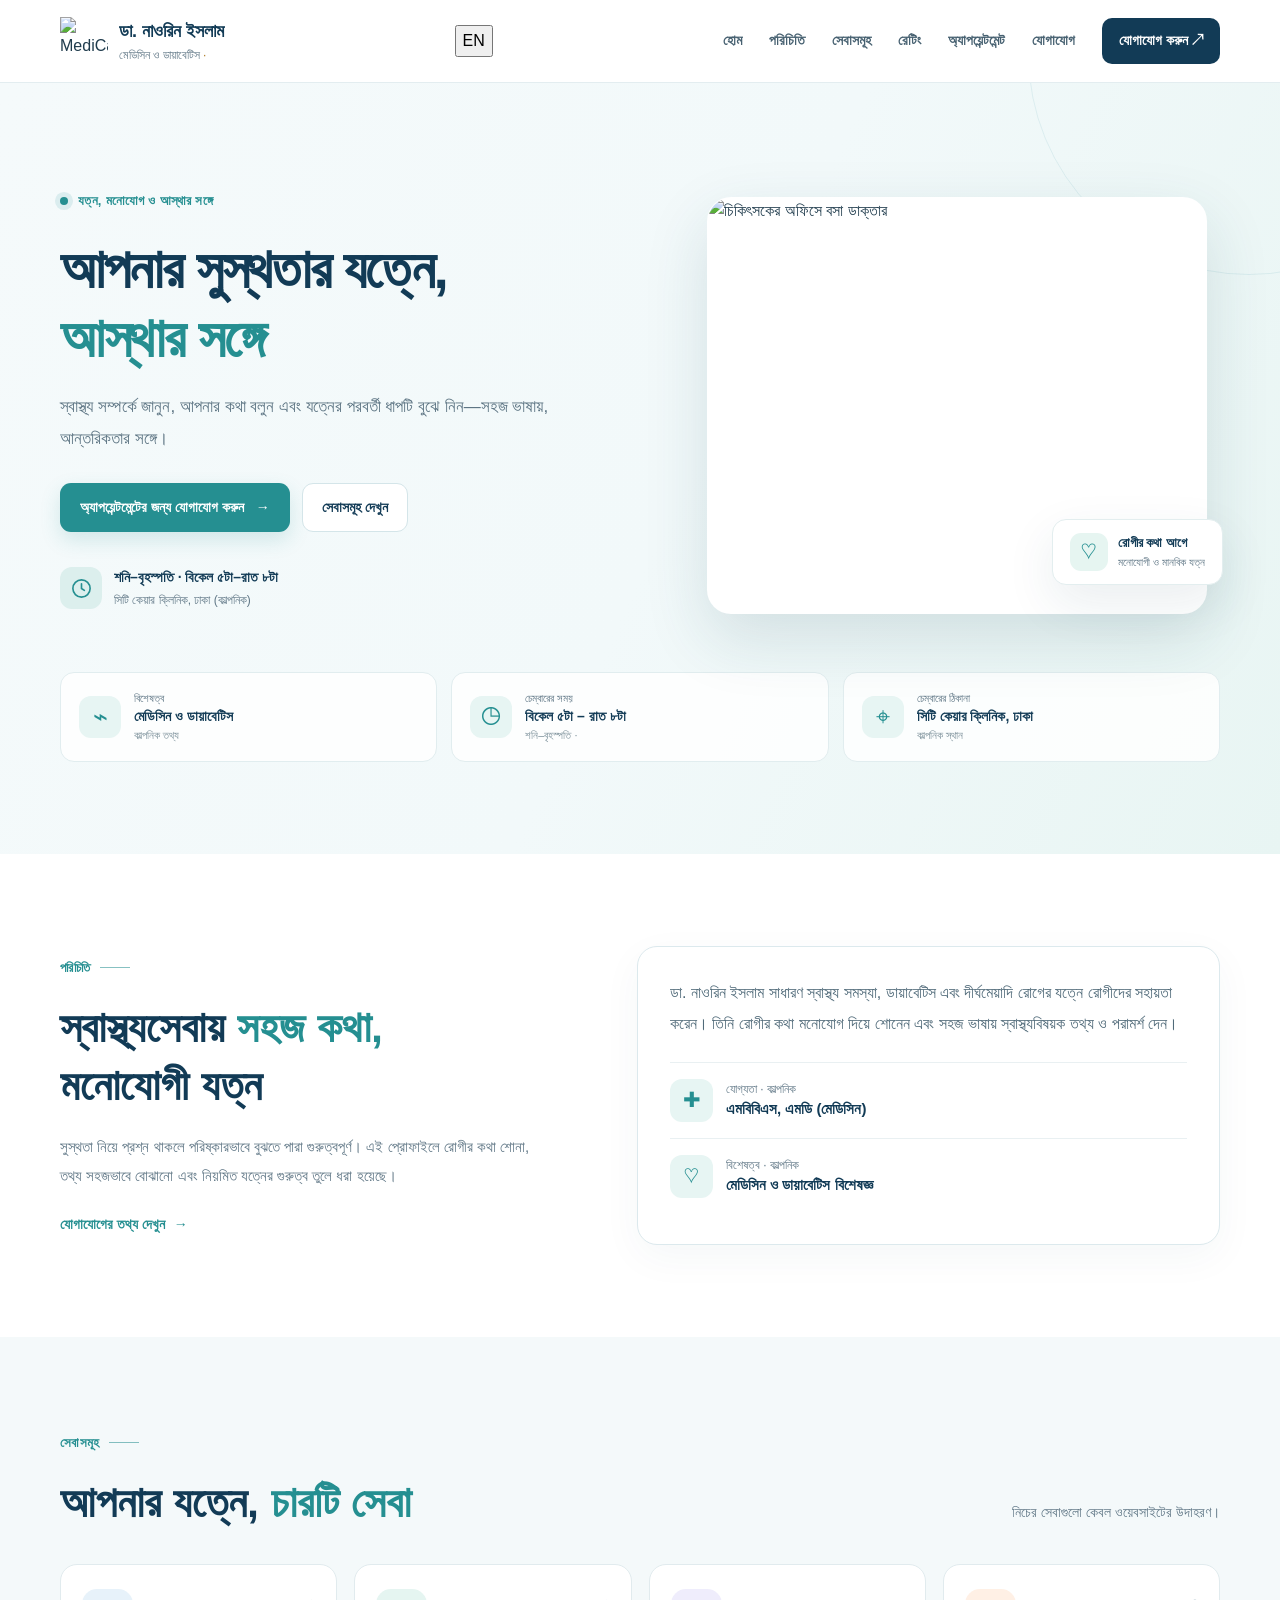
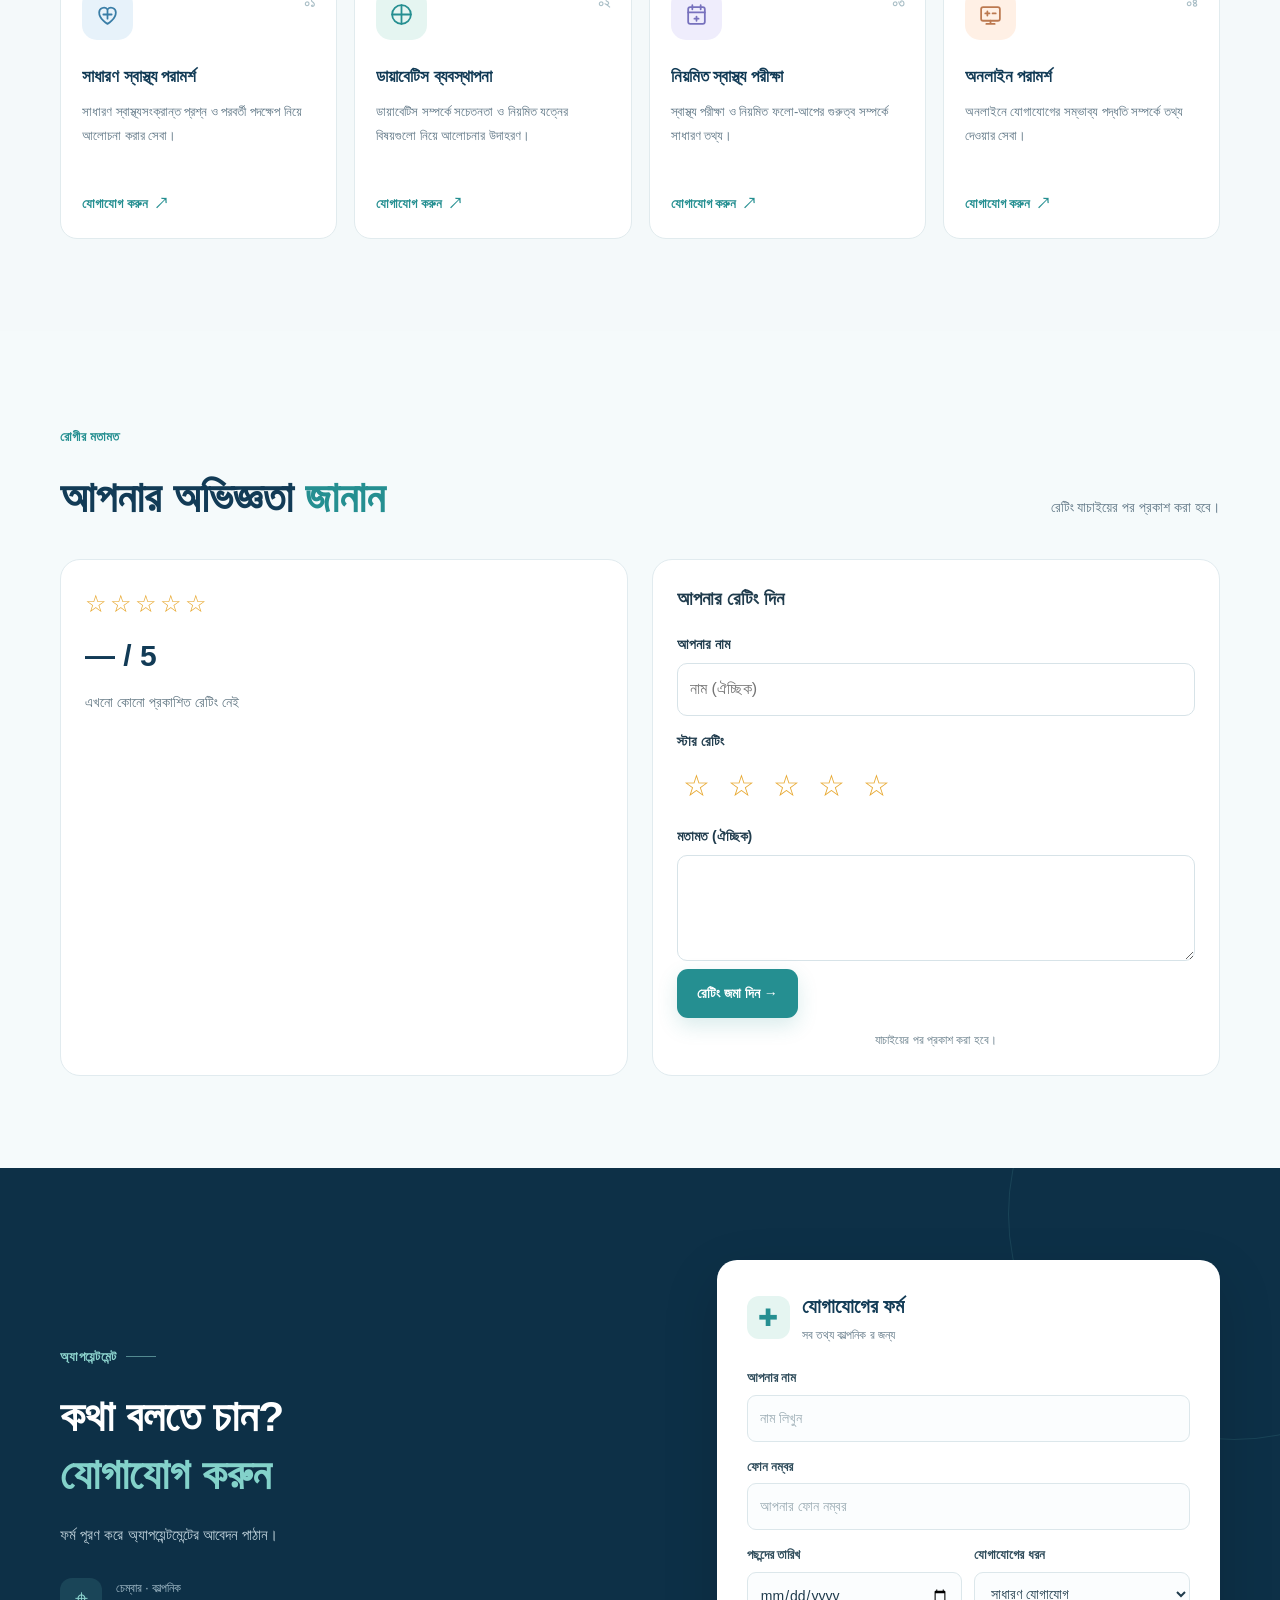
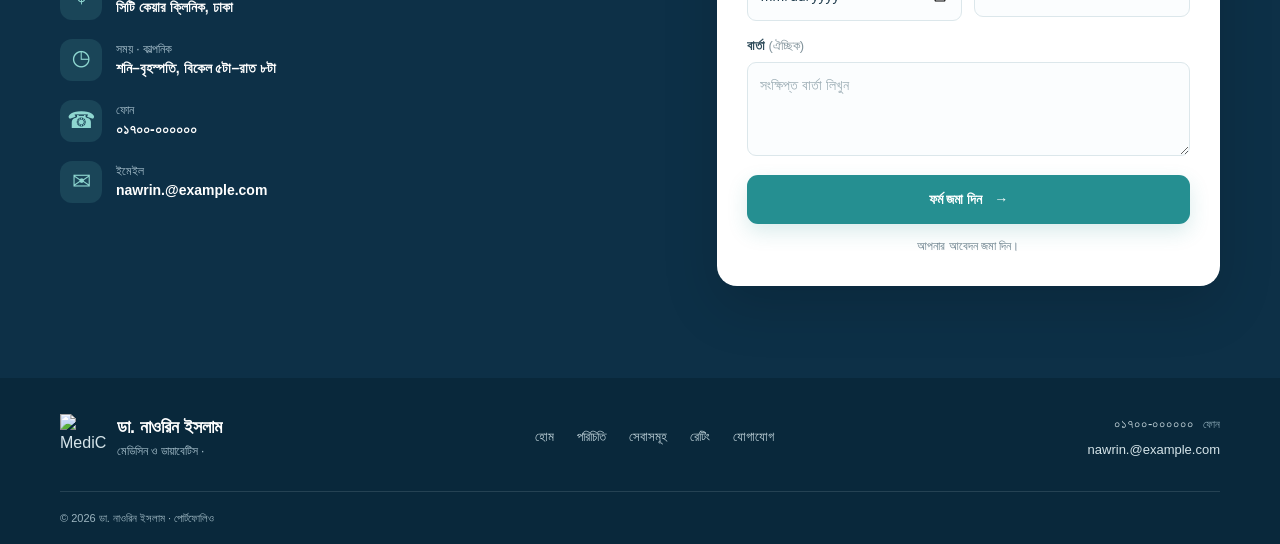
==== commit 9e355c3c: "Remove disclaimer banner and add favicon and language switch" ====
--- a/index.html
+++ b/index.html
@@ -9,19 +9,20 @@
   <link rel="preconnect" href="https://fonts.googleapis.com">
   <link rel="preconnect" href="https://fonts.gstatic.com" crossorigin>
   <link href="https://fonts.googleapis.com/css2?family=Hind+Siliguri:wght@400;500;600;700&display=swap" rel="stylesheet">
+  <link rel="icon" type="image/png" href="assets/medicare-logo.png">
+  <link rel="apple-touch-icon" href="assets/medicare-logo.png">
   <link rel="stylesheet" href="style.css">
   <script src="https://cdn.jsdelivr.net/npm/@supabase/supabase-js@2"></script>
   <script src="script.js" defer></script>
 </head>
 <body>
-  <div class="-banner" role="note"><span aria-hidden="true">ⓘ</span>  ওয়েবসাইট — এখানে দেখানো ডাক্তার ও চিকিৎসাসংক্রান্ত সব তথ্য কাল্পনিক।</div>
   <header class="site-header">
     <nav class="nav container" aria-label="প্রধান নেভিগেশন">
       <a class="brand" href="#home" aria-label="ডা. নাওরিন ইসলাম, হোম">
         <img class="brand-logo" src="assets/medicare-logo.png" alt="MediCare লোগো">
         <span><strong>ডা. নাওরিন ইসলাম</strong><small>মেডিসিন ও ডায়াবেটিস <i>· </i></small></span>
       </a>
-      <button class="menu-toggle" type="button" aria-expanded="false" aria-controls="nav-links" aria-label="মেনু খুলুন"><span></span><span></span><span></span></button>
+      <button class="lang-toggle" id="language-toggle" type="button" aria-label="Switch language">EN</button><button class="menu-toggle" type="button" aria-expanded="false" aria-controls="nav-links" aria-label="মেনু খুলুন"><span></span><span></span><span></span></button>
       <div class="nav-links" id="nav-links">
         <a href="#home">হোম</a><a href="#about">পরিচিতি</a><a href="#services">সেবাসমূহ</a><a href="#ratings">রেটিং</a><a href="#appointment">অ্যাপয়েন্টমেন্ট</a><a href="#contact">যোগাযোগ</a>
         <a class="nav-cta" href="#appointment">যোগাযোগ করুন <span aria-hidden="true">↗</span></a>
@@ -58,10 +59,10 @@
       <div class="container about-grid">
         <div class="section-intro"><span class="eyebrow">পরিচিতি <span class="eyebrow-line"></span></span><h2>স্বাস্থ্যসেবায় <span>সহজ কথা,</span><br>মনোযোগী যত্ন</h2><p>সুস্থতা নিয়ে প্রশ্ন থাকলে পরিষ্কারভাবে বুঝতে পারা গুরুত্বপূর্ণ। এই  প্রোফাইলে রোগীর কথা শোনা, তথ্য সহজভাবে বোঝানো এবং নিয়মিত যত্নের গুরুত্ব তুলে ধরা হয়েছে।</p><a class="text-link" href="#appointment">যোগাযোগের তথ্য দেখুন <span aria-hidden="true">→</span></a></div>
         <div class="about-details">
-          <p>ডা. নাওরিন ইসলাম সাধারণ স্বাস্থ্য সমস্যা, ডায়াবেটিস এবং দীর্ঘমেয়াদি রোগের যত্নে রোগীদের সহায়তা করেন। তিনি রোগীর কথা মনোযোগ দিয়ে শোনেন এবং সহজ ভাষায় স্বাস্থ্যবিষয়ক তথ্য ও পরামর্শ দেন। <span class="-tag">কাল্পনিক পরিচিতি</span></p>
+          <p>ডা. নাওরিন ইসলাম সাধারণ স্বাস্থ্য সমস্যা, ডায়াবেটিস এবং দীর্ঘমেয়াদি রোগের যত্নে রোগীদের সহায়তা করেন। তিনি রোগীর কথা মনোযোগ দিয়ে শোনেন এবং সহজ ভাষায় স্বাস্থ্যবিষয়ক তথ্য ও পরামর্শ দেন। </p>
           <div class="credential"><span class="credential-icon" aria-hidden="true">✚</span><div><small>যোগ্যতা · কাল্পনিক</small><strong>এমবিবিএস, এমডি (মেডিসিন)</strong></div></div>
           <div class="credential"><span class="credential-icon" aria-hidden="true">♡</span><div><small>বিশেষত্ব · কাল্পনিক</small><strong>মেডিসিন ও ডায়াবেটিস বিশেষজ্ঞ</strong></div></div>
-          <p class="disclaimer-small">এই পরিচিতি, যোগ্যতা ও বিশেষত্ব বাস্তব চিকিৎসকের তথ্য নয়।</p>
+          
         </div>
       </div>
     </section>
@@ -99,6 +100,6 @@
       </div>
     </section>
   </main>
-  <footer class="site-footer"><div class="container footer-main"><a class="brand footer-brand" href="#home"><img class="brand-logo" src="assets/medicare-logo.png" alt="MediCare লোগো"><span><strong>ডা. নাওরিন ইসলাম</strong><small>মেডিসিন ও ডায়াবেটিস · </small></span></a><div class="footer-links"><a href="#home">হোম</a><a href="#about">পরিচিতি</a><a href="#services">সেবাসমূহ</a><a href="#ratings">রেটিং</a><a href="#appointment">যোগাযোগ</a></div><div class="footer-contact"><a href="tel:01700000000">০১৭০০-০০০০০০ <small> ফোন</small></a><a href="mailto:nawrin.@example.com">nawrin.@example.com</a></div></div><div class="container footer-bottom"><p> ওয়েবসাইট — এখানে দেখানো ডাক্তার ও চিকিৎসাসংক্রান্ত সব তথ্য কাল্পনিক।</p><span>© <span id="year">2026</span> ডা. নাওরিন ইসলাম ·  পোর্টফোলিও</span></div></footer>
+  <footer class="site-footer"><div class="container footer-main"><a class="brand footer-brand" href="#home"><img class="brand-logo" src="assets/medicare-logo.png" alt="MediCare লোগো"><span><strong>ডা. নাওরিন ইসলাম</strong><small>মেডিসিন ও ডায়াবেটিস · </small></span></a><div class="footer-links"><a href="#home">হোম</a><a href="#about">পরিচিতি</a><a href="#services">সেবাসমূহ</a><a href="#ratings">রেটিং</a><a href="#appointment">যোগাযোগ</a></div><div class="footer-contact"><a href="tel:01700000000">০১৭০০-০০০০০০ <small> ফোন</small></a><a href="mailto:nawrin.@example.com">nawrin.@example.com</a></div></div><div class="container footer-bottom"><span>© <span id="year">2026</span> ডা. নাওরিন ইসলাম ·  পোর্টফোলিও</span></div></footer>
 </body>
 </html>
--- a/style.css
+++ b/style.css
@@ -1,3 +1,5 @@
 :root{--navy:#123b56;--navy-deep:#0d3047;--blue:#287da0;--teal:#258f91;--mint:#e9f6f4;--pale:#f3f9fb;--ink:#203c4d;--muted:#607786;--line:#dce9ed;--white:#fff;--radius:20px;--shadow:0 18px 50px rgba(20,66,87,.09)}*{box-sizing:border-box}html{scroll-behavior:smooth;scroll-padding-top:90px}body{margin:0;color:var(--ink);background:#fff;font-family:"Hind Siliguri","Noto Sans Bengali",sans-serif;font-size:16px;line-height:1.65;-webkit-font-smoothing:antialiased}body,button,input,select,textarea{font-family:"Hind Siliguri","Noto Sans Bengali",sans-serif}a{color:inherit;text-decoration:none}button,input,select,textarea{font:inherit}button,a,input,select,textarea{-webkit-tap-highlight-color:transparent}a:focus-visible,button:focus-visible,input:focus-visible,select:focus-visible,textarea:focus-visible{outline:3px solid #4db9bd;outline-offset:3px}.container{width:min(1160px,calc(100% - 48px));margin-inline:auto}.demo-banner{display:flex;align-items:center;justify-content:center;gap:9px;padding:8px 16px;background:#fff5df;color:#77561c;text-align:center;font-size:13px;font-weight:600}.demo-banner span{font-size:17px}.site-header{position:sticky;top:0;z-index:20;background:rgba(255,255,255,.96);border-bottom:1px solid rgba(220,233,237,.8);backdrop-filter:blur(14px)}.nav{display:flex;align-items:center;justify-content:space-between;min-height:82px;gap:24px}.brand{display:inline-flex;align-items:center;gap:11px;flex-shrink:0}.brand-mark{width:44px;height:44px;display:grid;place-items:center;color:#fff;background:var(--teal);border-radius:14px}.brand-mark svg{width:29px;height:29px}.brand strong,.brand small{display:block;line-height:1.35}.brand strong{font-size:18px;color:var(--navy);font-weight:700}.brand small{font-size:12px;color:var(--muted);margin-top:4px}.brand small i{font-style:normal;color:#ad7b26}.nav-links{display:flex;align-items:center;gap:27px}.nav-links>a:not(.nav-cta){font-size:14px;font-weight:600;color:#476171;transition:color .2s}.nav-links>a:hover{color:var(--teal)}.nav-cta{padding:11px 17px;background:var(--navy);color:#fff;border-radius:10px;font-size:14px;font-weight:600;white-space:nowrap}.nav-cta:hover{background:var(--teal);color:white}.menu-toggle{display:none;border:1px solid var(--line);border-radius:10px;width:46px;height:44px;background:#fff;align-items:center;justify-content:center;flex-direction:column;gap:5px;cursor:pointer}.menu-toggle span{width:19px;height:2px;background:var(--navy);border-radius:2px;transition:transform .2s}.hero{position:relative;overflow:hidden;padding:76px 0 38px;background:linear-gradient(115deg,#f5fafb 0%,#f2f9fa 53%,#e8f5f3 100%)}.hero:before{content:"";position:absolute;width:440px;height:440px;border:1px solid rgba(42,133,153,.1);border-radius:50%;right:-190px;top:-250px}.hero-grid{display:grid;grid-template-columns:1.05fr .95fr;align-items:center;gap:54px;position:relative}.hero-copy{padding:12px 0 25px}.eyebrow{display:inline-flex;align-items:center;gap:10px;color:var(--teal);font-weight:700;font-size:13px;letter-spacing:.02em}.eyebrow-dot{width:8px;height:8px;border-radius:50%;background:var(--teal);box-shadow:0 0 0 5px rgba(37,143,145,.12)}h1,h2,h3,p{margin-top:0}.hero h1{font-size:clamp(36px,4.3vw,58px);line-height:1.25;letter-spacing:-.035em;color:var(--navy);margin:22px 0 18px;font-weight:700}.hero h1 span,.section-intro h2 span,.section-heading h2 span{color:var(--teal)}.hero-description{max-width:510px;color:#5a7281;font-size:17px;line-height:1.9;margin-bottom:27px}.hero-actions{display:flex;align-items:center;gap:12px;flex-wrap:wrap}.button{min-height:49px;display:inline-flex;align-items:center;justify-content:center;gap:12px;padding:12px 19px;border:1px solid transparent;border-radius:11px;font-weight:600;font-size:14px;text-align:center;cursor:pointer;transition:transform .2s,background .2s,border-color .2s}.button:hover{transform:translateY(-2px)}.button-primary{background:var(--teal);color:#fff;box-shadow:0 8px 20px rgba(37,143,145,.17)}.button-primary:hover{background:#1d777b}.button-secondary{background:#fff;color:var(--navy);border-color:#d4e5e9}.button-secondary:hover{border-color:var(--teal)}.hero-meta{display:flex;align-items:center;gap:12px;margin-top:34px}.meta-icon{width:42px;height:42px;display:grid;place-items:center;flex-shrink:0;border-radius:12px;background:#dcefed;color:var(--teal)}.meta-icon svg{width:23px;fill:none;stroke:currentColor;stroke-width:1.7;stroke-linecap:round;stroke-linejoin:round}.hero-meta strong,.hero-meta span{display:block}.hero-meta strong{font-size:14px;color:var(--navy)}.hero-meta span{font-size:12px;color:var(--muted);margin-top:2px}.hero-meta em{font-style:normal}.hero-visual{min-width:0;position:relative;display:flex;justify-content:center;align-items:center;min-height:450px}.visual-orbit{position:absolute;border-radius:50%;border:1px solid rgba(37,143,145,.18)}.orbit-one{width:400px;height:400px}.orbit-two{width:335px;height:335px;border-style:dashed}.portrait-card{position:relative;width:min(330px,78%);padding:18px 18px 0;background:rgba(255,255,255,.87);border:1px solid rgba(255,255,255,.9);border-radius:25px;box-shadow:0 24px 65px rgba(28,76,93,.14);z-index:1}.portrait-top{display:flex;justify-content:space-between;align-items:center}.portrait-label{display:inline-flex;align-items:center;gap:7px;color:#527182;font-size:11px;font-weight:600}.portrait-label span{width:7px;height:7px;border-radius:50%;background:#35a59d}.portrait-cross{display:grid;place-items:center;width:29px;height:29px;border-radius:9px;background:#e4f4f1;color:var(--teal);font-size:23px;line-height:1}.doctor-illustration{display:block;width:100%;max-height:340px;margin:4px auto 0}.portrait-caption{display:flex;align-items:center;gap:10px;padding:14px 12px 17px;border-top:1px solid #e6eff0}.caption-icon{display:grid;place-items:center;width:36px;height:36px;background:#e0f3f0;color:var(--teal);border-radius:11px}.portrait-caption strong,.portrait-caption small{display:block;line-height:1.4}.portrait-caption strong{font-size:14px;color:var(--navy)}.portrait-caption small{font-size:11px;color:var(--muted);margin-top:3px}.floating-note{position:absolute;z-index:2;bottom:45px;right:-3px;display:flex;align-items:center;gap:10px;padding:13px 17px;background:#fff;border:1px solid #e3eeef;border-radius:14px;box-shadow:var(--shadow)}.note-icon{display:grid;place-items:center;width:38px;height:38px;background:#e6f5f1;color:var(--teal);border-radius:11px;font-size:22px}.floating-note strong,.floating-note small{display:block;line-height:1.4}.floating-note strong{font-size:13px;color:var(--navy)}.floating-note small{font-size:11px;color:var(--muted);margin-top:3px}.visual-sparkle{position:absolute;color:#64b9b4}.sparkle-a{top:42px;right:37px;font-size:33px}.sparkle-b{bottom:60px;left:18px;font-size:34px}.quick-facts{display:grid;grid-template-columns:repeat(3,1fr);gap:14px;margin-top:36px;position:relative}.fact{display:flex;align-items:center;gap:13px;padding:17px 18px;background:rgba(255,255,255,.85);border:1px solid #e1edef;border-radius:14px;min-width:0}.fact-icon{width:42px;height:42px;display:grid;place-items:center;flex-shrink:0;background:#e7f5f3;color:var(--teal);border-radius:12px;font-size:25px}.fact small,.fact strong,.fact em{display:block;line-height:1.5}.fact small{font-size:11px;color:var(--muted)}.fact strong{font-size:14px;color:var(--navy);overflow-wrap:anywhere}.fact em{font-size:11px;color:#7c909a;font-style:normal}.section{padding:92px 0}.about-grid{display:grid;grid-template-columns:.9fr 1.1fr;gap:100px;align-items:center}.eyebrow-line{width:30px;height:1px;background:currentColor;opacity:.55}.section-intro h2,.section-heading h2,.appointment-copy h2{font-size:clamp(30px,3.5vw,43px);line-height:1.35;color:var(--navy);margin:18px 0}.section-intro>p{font-size:15px;line-height:1.95;color:var(--muted);margin-bottom:20px}.text-link{display:inline-flex;gap:9px;align-items:center;color:var(--teal);font-weight:700;font-size:14px}.about-details{padding:30px 32px;border:1px solid var(--line);border-radius:var(--radius);background:#fff;box-shadow:0 12px 40px rgba(20,66,87,.045)}.about-details>p:first-child{font-size:16px;line-height:1.95;color:#506a79;margin-bottom:23px}.demo-tag{display:inline-block;margin:8px 0 0;padding:3px 9px;border-radius:6px;background:#fff4dc;color:#8b6725;font-size:11px;font-weight:600}.credential{display:flex;align-items:center;gap:13px;padding:16px 0;border-top:1px solid #e9f0f2}.credential-icon{width:43px;height:43px;display:grid;place-items:center;flex-shrink:0;border-radius:12px;background:#e7f5f3;color:var(--teal);font-size:21px}.credential small,.credential strong{display:block;line-height:1.5}.credential small{font-size:12px;color:var(--muted)}.credential strong{font-size:15px;color:var(--navy)}.disclaimer-small{margin:12px 0 0;font-size:12px;color:#8798a0}.services-section{background:#f4f9fa}.section-heading{display:flex;align-items:flex-end;justify-content:space-between;gap:24px;margin-bottom:33px}.section-heading h2{margin-bottom:0}.section-heading>p{max-width:280px;color:var(--muted);font-size:14px;margin-bottom:7px}.service-grid{display:grid;grid-template-columns:repeat(4,minmax(0,1fr));gap:17px}.service-card{position:relative;padding:24px 21px 22px;background:#fff;border:1px solid #e1ebee;border-radius:17px;transition:transform .2s,box-shadow .2s}.service-card:hover{transform:translateY(-4px);box-shadow:var(--shadow)}.service-icon{display:grid;place-items:center;width:51px;height:51px;border-radius:15px;margin-bottom:24px}.service-icon svg{width:25px;height:25px;fill:none;stroke:currentColor;stroke-width:1.7;stroke-linecap:round;stroke-linejoin:round}.icon-blue{color:#397da6;background:#e7f2fa}.icon-teal{color:#258f91;background:#e5f5f1}.icon-lilac{color:#7771bd;background:#efedfc}.icon-peach{color:#bc7950;background:#fff0e5}.service-number{position:absolute;top:29px;right:21px;color:#a9bec6;font-size:12px;font-weight:600}.service-card h3{font-size:17px;line-height:1.5;color:var(--navy);margin-bottom:10px}.service-card p{font-size:13px;line-height:1.85;color:var(--muted);min-height:73px;margin-bottom:17px}.service-card>a{display:inline-flex;gap:8px;align-items:center;color:var(--teal);font-size:13px;font-weight:700}.appointment-section{background:var(--navy-deep);color:#fff;position:relative;overflow:hidden}.appointment-section:before{content:"";position:absolute;width:450px;height:450px;border:1px solid rgba(108,198,194,.13);border-radius:50%;right:-180px;top:-180px}.appointment-grid{position:relative;display:grid;grid-template-columns:1fr .88fr;gap:85px;align-items:center}.eyebrow-light{color:#8dd4ce}.appointment-copy h2{color:#fff;margin:18px 0}.appointment-copy h2 span{color:#83d2ca}.appointment-copy>p{max-width:470px;color:#c1d3dc;line-height:1.9;font-size:15px;margin-bottom:28px}.contact-list{display:grid;gap:19px}.contact-item{display:flex;align-items:center;gap:14px}.contact-item>span{display:grid;place-items:center;width:42px;height:42px;border-radius:12px;background:rgba(119,204,197,.13);color:#8ed6d0;font-size:23px;flex-shrink:0}.contact-item small,.contact-item strong,.contact-item a{display:block;line-height:1.5}.contact-item small{font-size:12px;color:#a9c1ce}.contact-item strong,.contact-item a{font-size:14px;color:#fff;font-weight:600;overflow-wrap:anywhere}.contact-item a:hover{color:#8ed6d0}.appointment-form{background:#fff;color:var(--ink);padding:30px;border-radius:20px;box-shadow:0 20px 55px rgba(0,0,0,.15)}.form-heading{display:flex;align-items:center;gap:12px;margin-bottom:22px}.form-icon{width:43px;height:43px;display:grid;place-items:center;border-radius:12px;background:#e5f5f1;color:var(--teal);font-size:24px}.form-heading h3{font-size:20px;color:var(--navy);margin:0 0 3px}.form-heading p{font-size:12px;color:var(--muted);margin:0}.appointment-form label{display:block;margin:14px 0 6px;color:#304d5c;font-size:13px;font-weight:600}.appointment-form input,.appointment-form select,.appointment-form textarea{display:block;width:100%;min-width:0;border:1px solid #dce7eb;border-radius:9px;padding:11px 12px;background:#fbfdfe;color:var(--ink);font-size:14px;outline:none;transition:border-color .2s,box-shadow .2s}.appointment-form input,.appointment-form select{min-height:45px}.appointment-form textarea{resize:vertical;min-height:84px}.appointment-form input:focus,.appointment-form select:focus,.appointment-form textarea:focus{border-color:var(--teal);box-shadow:0 0 0 3px rgba(37,143,145,.1)}.appointment-form input::placeholder,.appointment-form textarea::placeholder{color:#9aabb3}.form-row{display:grid;grid-template-columns:1fr 1fr;gap:12px}.form-row>div{min-width:0}.optional{font-weight:400;color:#82939b}.submit-button{width:100%;margin-top:19px;border:0}.form-note{font-size:12px;color:#687e8a;text-align:center;margin:12px 0 0;line-height:1.7}.form-note.is-confirmed{padding:10px;background:#e7f6f0;color:#176e58;border-radius:8px}.site-footer{background:#09283b;color:#d5e4e9;padding:35px 0 0}.footer-main{display:flex;align-items:center;justify-content:space-between;gap:30px;padding-bottom:30px}.footer-brand strong{color:#fff}.footer-brand small{color:#a9c2ce}.footer-links{display:flex;align-items:center;gap:23px;flex-wrap:wrap}.footer-links a{font-size:13px;color:#c2d5dc}.footer-links a:hover{color:#8ed6d0}.footer-contact{display:grid;gap:5px;text-align:right;font-size:13px}.footer-contact small{display:inline-block;color:#90aebb;margin-left:5px}.footer-bottom{display:flex;justify-content:space-between;align-items:flex-start;gap:20px;padding:17px 0;border-top:1px solid rgba(222,239,243,.13);font-size:11px;color:#9bb4bf}.footer-bottom p{margin:0;max-width:550px}.footer-bottom>span{text-align:right;white-space:normal}@media(min-width:1400px){.hero{padding-top:88px}.hero-visual{min-height:480px}}@media(max-width:1050px){.nav-links{gap:16px}.nav-links>a:not(.nav-cta){font-size:13px}.hero-grid{gap:30px}.about-grid{gap:55px}.appointment-grid{gap:45px}.service-grid{grid-template-columns:repeat(2,minmax(0,1fr))}.service-card p{min-height:auto}.footer-main{flex-wrap:wrap}.footer-contact{margin-left:auto}}@media(max-width:780px){.container{width:min(100% - 36px,600px)}.nav{min-height:72px}.menu-toggle{display:flex}.nav-links{display:none;position:absolute;top:calc(100% + 1px);left:0;right:0;padding:15px 22px 21px;background:#fff;border-bottom:1px solid var(--line);box-shadow:0 18px 25px rgba(20,66,87,.08);align-items:stretch;gap:0}.nav-links.is-open{display:flex;flex-direction:column}.nav-links>a:not(.nav-cta){padding:12px 4px;border-bottom:1px solid #edf2f4;font-size:15px}.nav-cta{margin-top:14px;text-align:center;padding:13px}.menu-toggle[aria-expanded="true"] span:first-child{transform:translateY(7px) rotate(45deg)}.menu-toggle[aria-expanded="true"] span:nth-child(2){opacity:0}.menu-toggle[aria-expanded="true"] span:last-child{transform:translateY(-7px) rotate(-45deg)}.hero{padding:49px 0 27px}.hero-grid{grid-template-columns:1fr;gap:13px}.hero-copy{padding:0}.hero h1{font-size:clamp(35px,8vw,49px);margin:17px 0 14px}.hero-description{font-size:15px;line-height:1.85;max-width:570px}.hero-actions{display:grid;grid-template-columns:1fr;gap:10px;max-width:420px}.hero-actions .button{width:100%;min-height:50px}.hero-meta{margin-top:23px}.hero-visual{min-height:390px;margin-top:4px}.portrait-card{width:min(300px,78%)}.doctor-illustration{max-height:300px}.orbit-one{width:340px;height:340px}.orbit-two{width:285px;height:285px}.floating-note{right:0;bottom:26px;padding:10px 12px}.sparkle-a{right:7px;top:32px}.sparkle-b{left:2px;bottom:37px}.quick-facts{grid-template-columns:1fr;gap:9px;margin-top:19px}.fact{padding:12px 14px}.fact-icon{width:40px;height:40px}.section{padding:64px 0}.about-grid{grid-template-columns:1fr;gap:28px}.section-intro h2,.section-heading h2,.appointment-copy h2{font-size:34px}.about-details{padding:23px 21px}.section-heading{display:block;margin-bottom:24px}.section-heading>p{margin:12px 0 0}.service-grid{gap:12px}.service-card{padding:19px 16px}.service-icon{margin-bottom:17px}.service-number{top:23px;right:16px}.service-card h3{font-size:16px}.service-card p{font-size:13px}.appointment-grid{grid-template-columns:1fr;gap:32px}.appointment-copy>p{font-size:14px}.appointment-form{padding:24px 21px}.footer-main{align-items:flex-start;display:grid;grid-template-columns:1fr 1fr;gap:23px}.footer-links{gap:12px 17px;align-content:start}.footer-contact{margin:0;text-align:left;grid-column:1/-1}.footer-bottom{display:grid;gap:8px}.footer-bottom>span{text-align:left}}@media(max-width:420px){.container{width:calc(100% - 30px)}.demo-banner{font-size:11px;line-height:1.55;padding:8px 12px}.brand{gap:8px}.brand-mark{width:39px;height:39px;border-radius:12px}.brand strong{font-size:16px}.brand small{font-size:10px}.hero h1{font-size:35px}.hero-description{font-size:14px}.hero-visual{min-height:340px}.portrait-card{width:78%;padding:13px 13px 0;border-radius:20px}.doctor-illustration{max-height:258px}.portrait-label{font-size:9px}.portrait-cross{width:25px;height:25px}.portrait-caption{padding:10px 7px 12px}.floating-note{right:-2px;bottom:15px;gap:7px;padding:9px}.note-icon{width:31px;height:31px}.floating-note strong{font-size:11px}.floating-note small{font-size:9px}.orbit-one{width:295px;height:295px}.orbit-two{width:255px;height:255px}.section-intro h2,.section-heading h2,.appointment-copy h2{font-size:30px}.service-grid{grid-template-columns:1fr}.service-card{padding:21px}.service-icon{margin-bottom:15px}.service-card p{min-height:0}.form-row{grid-template-columns:1fr;gap:0}.appointment-form{padding:22px 17px}.footer-main{grid-template-columns:1fr}.footer-links{gap:12px 18px}.footer-contact{grid-column:auto}.footer-bottom{font-size:10px}}@media(prefers-reduced-motion:reduce){html{scroll-behavior:auto}*,*::before,*::after{animation-duration:.01ms!important;animation-iteration-count:1!important;transition-duration:.01ms!important;scroll-behavior:auto!important}}
 /* Brand and portrait assets */
 .brand-logo{width:48px;height:48px;object-fit:contain;flex-shrink:0}.doctor-photo-card{width:min(500px,100%);padding:0;overflow:hidden;background:#fff;border-radius:24px;box-shadow:0 24px 65px rgba(28,76,93,.14)}.doctor-photo{display:block;width:100%;height:auto;aspect-ratio:1.2;object-fit:cover;object-position:center}.footer-brand .brand-logo{width:46px;height:46px}@media(max-width:780px){.doctor-photo-card{width:min(500px,100%)}.doctor-photo{aspect-ratio:1.15}}
+
+.rating-section{background:#f5fafb}.rating-layout{display:grid;grid-template-columns:1fr 1fr;gap:24px}.rating-summary,.rating-form{background:#fff;border:1px solid #e1ebef;border-radius:20px;padding:24px}.rating-stars,.rating-card-stars{color:#e7a72e;letter-spacing:3px;font-size:24px}.rating-summary>strong{display:block;font-size:30px;color:#123b56;margin:8px 0}.rating-summary>span{color:#627783;font-size:14px}.rating-form h3{margin-top:0}.rating-form label{display:block;font-size:14px;font-weight:600;margin:14px 0 7px}.rating-form input:not([type=hidden]),.rating-form textarea{width:100%;padding:12px;border:1px solid #d7e3e8;border-radius:10px;font:inherit}.star-picker{display:flex;gap:6px}.star-picker button{border:0;background:#fff;color:#e7a72e;font-size:30px;cursor:pointer}.rating-list{display:grid;gap:12px;margin-top:20px}.rating-card{border-top:1px solid #e5edf0;padding-top:13px}.rating-card-top{display:flex;justify-content:space-between;gap:12px}.rating-card p{font-size:14px;color:#526974}.rating-card-stars{font-size:16px;letter-spacing:1px}@media(max-width:780px){.rating-layout{grid-template-columns:1fr}.rating-summary,.rating-form{padding:20px}}
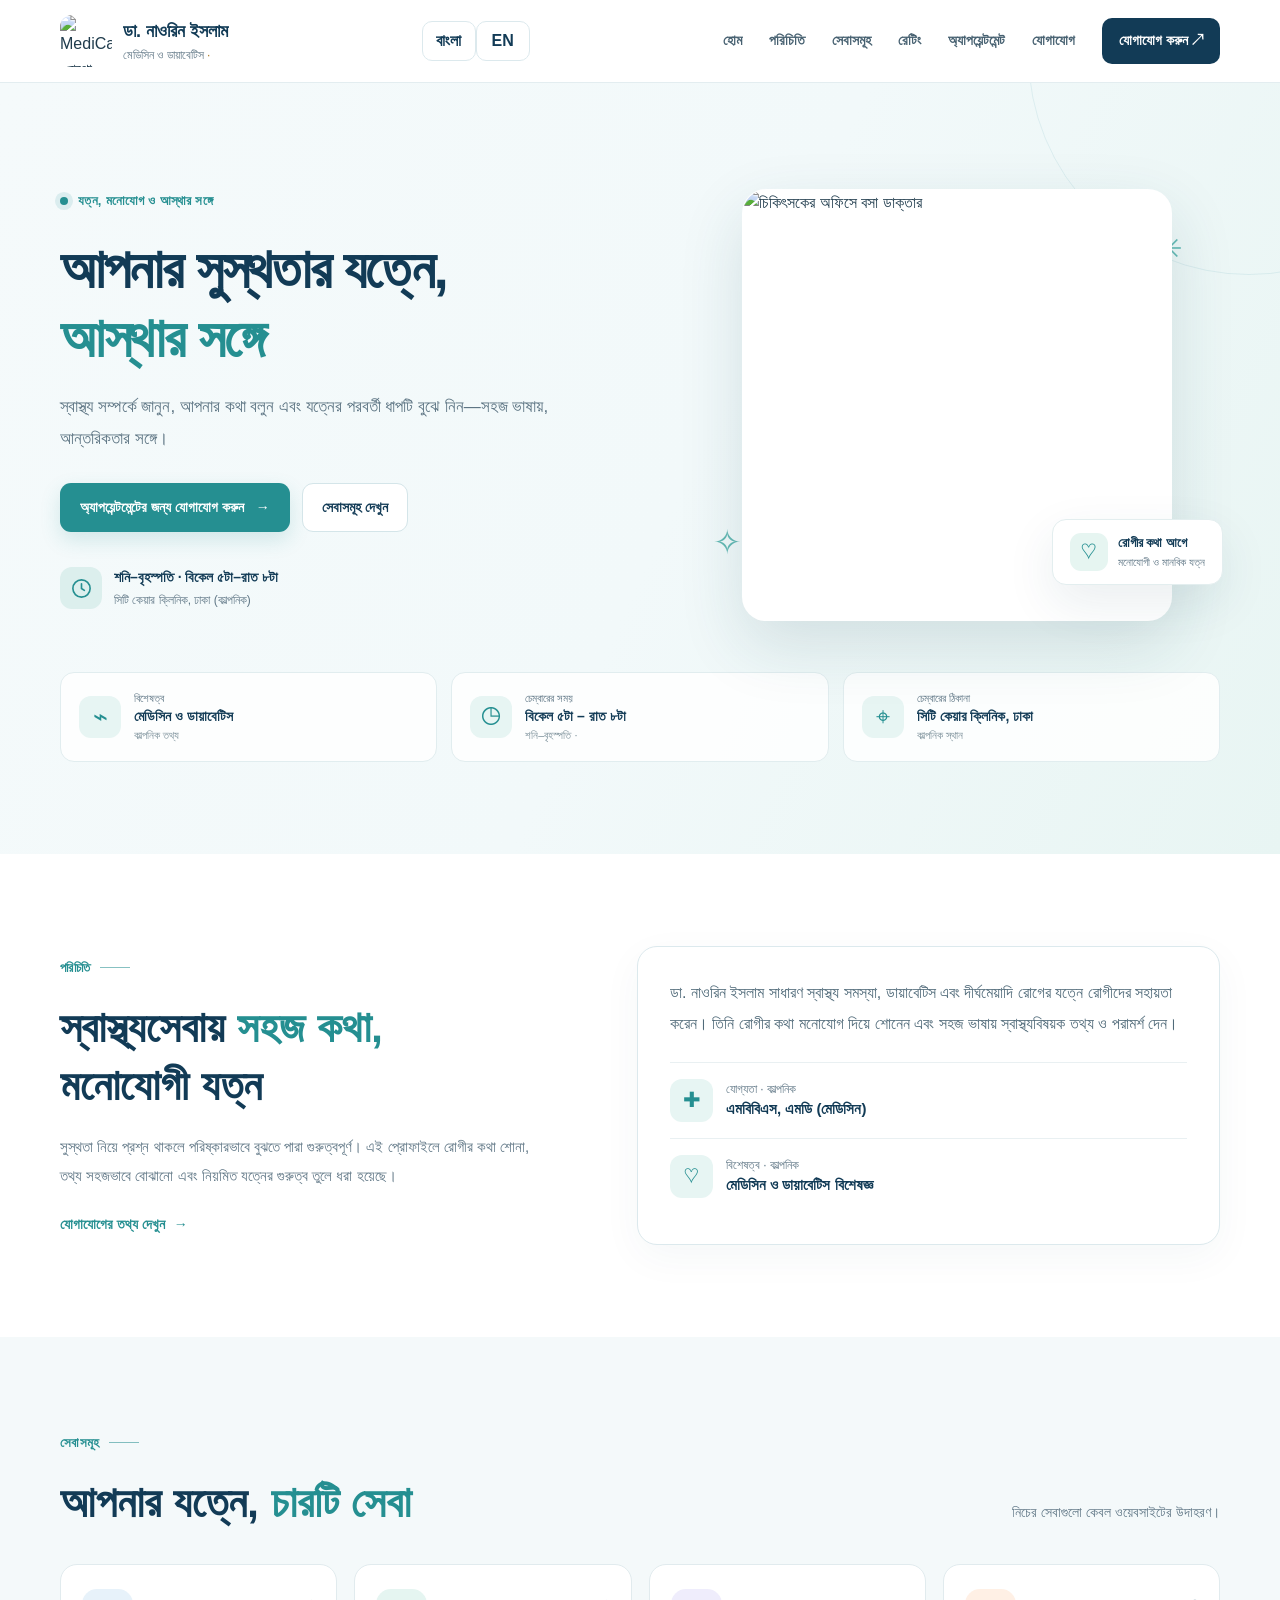
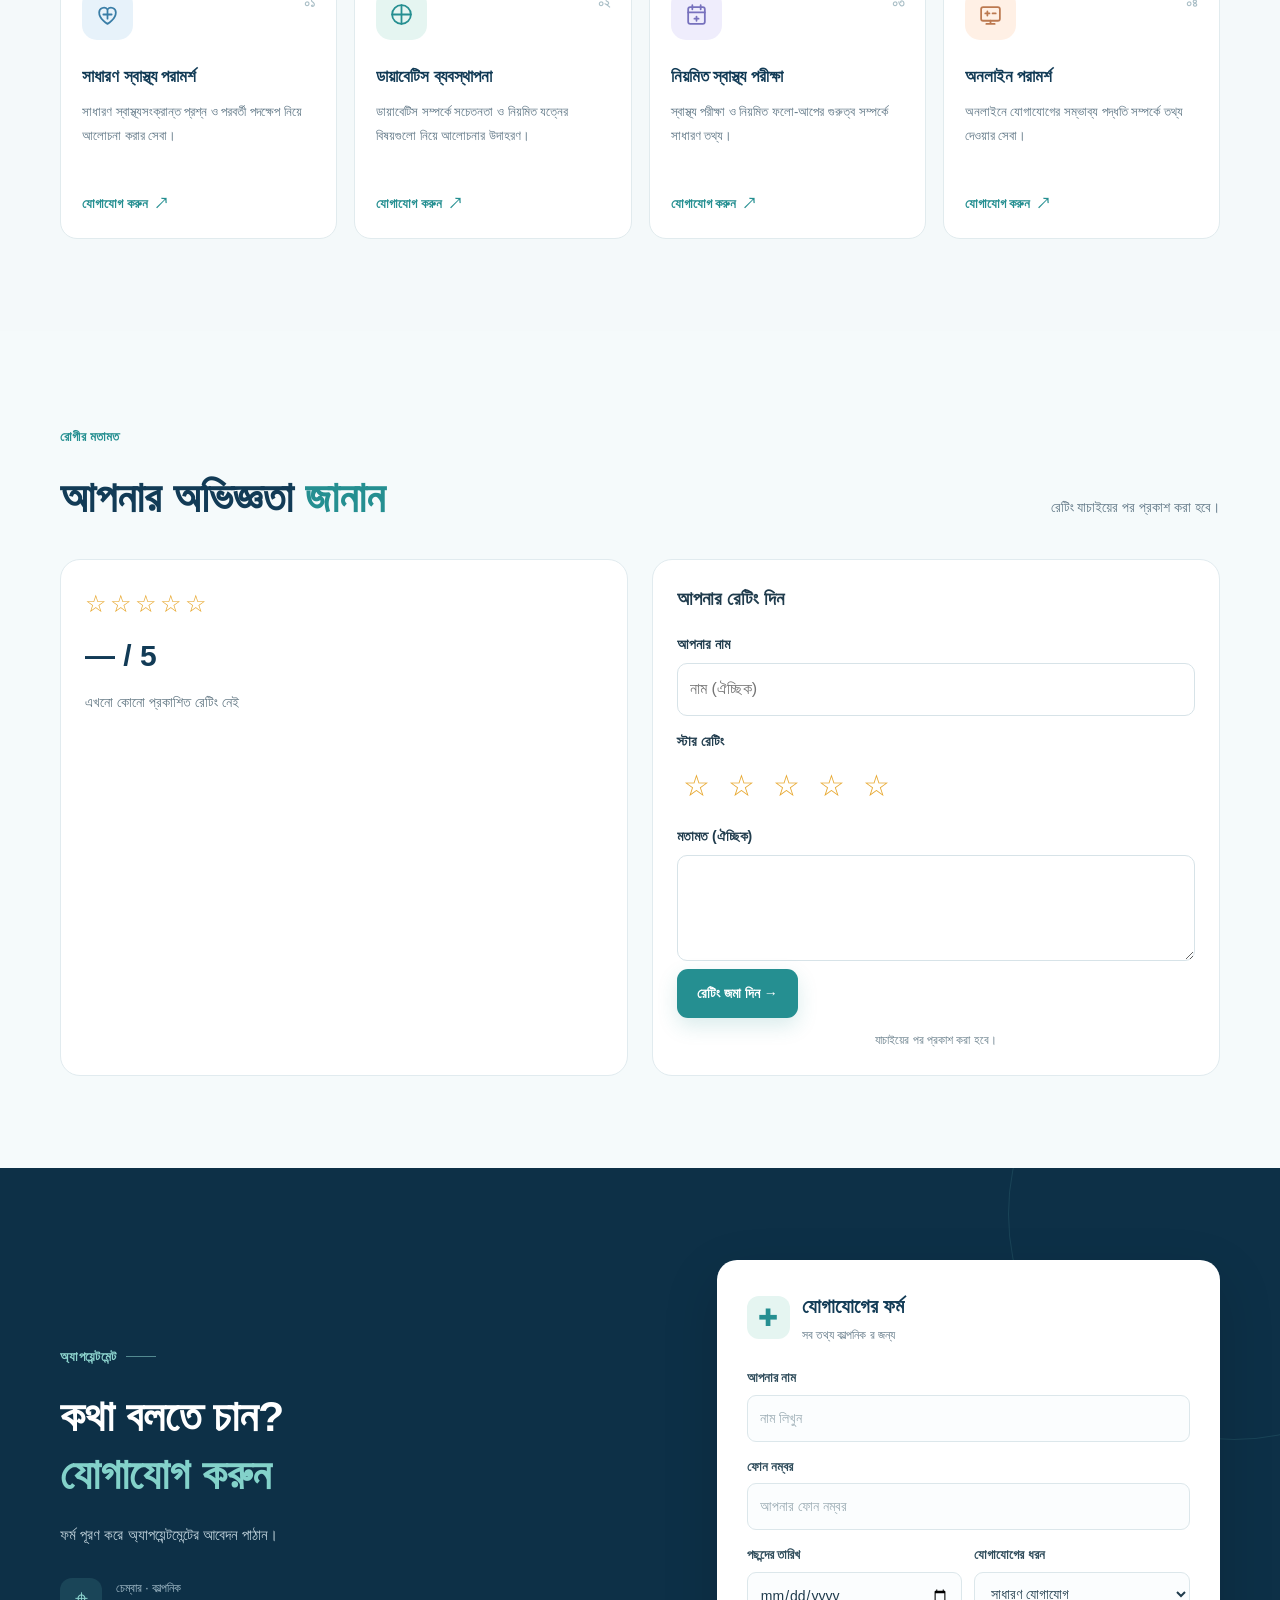
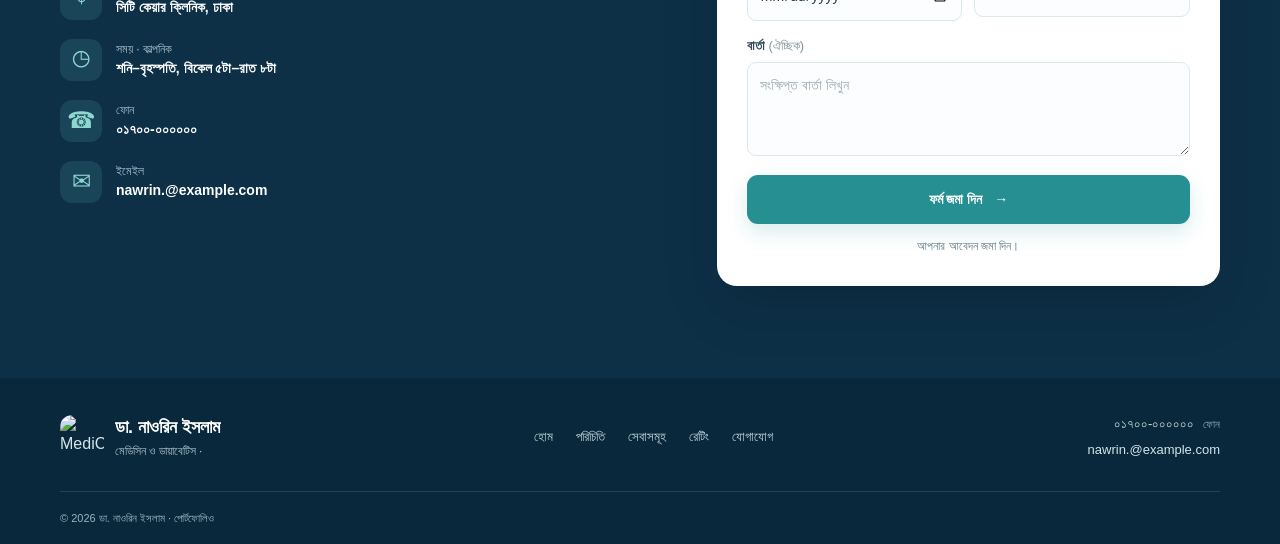
==== commit d837b28a: "Add language controls and dynamic site logo" ====
--- a/index.html
+++ b/index.html
@@ -9,7 +9,7 @@
   <link rel="preconnect" href="https://fonts.googleapis.com">
   <link rel="preconnect" href="https://fonts.gstatic.com" crossorigin>
   <link href="https://fonts.googleapis.com/css2?family=Hind+Siliguri:wght@400;500;600;700&display=swap" rel="stylesheet">
-  <link rel="icon" type="image/png" href="assets/medicare-logo.png">
+  <link id="site-favicon" rel="icon" type="image/png" href="assets/medicare-logo.png">
   <link rel="apple-touch-icon" href="assets/medicare-logo.png">
   <link rel="stylesheet" href="style.css">
   <script src="https://cdn.jsdelivr.net/npm/@supabase/supabase-js@2"></script>
@@ -19,10 +19,10 @@
   <header class="site-header">
     <nav class="nav container" aria-label="প্রধান নেভিগেশন">
       <a class="brand" href="#home" aria-label="ডা. নাওরিন ইসলাম, হোম">
-        <img class="brand-logo" src="assets/medicare-logo.png" alt="MediCare লোগো">
+        <img class="brand-logo site-logo" src="assets/medicare-logo.png" alt="MediCare লোগো">
         <span><strong>ডা. নাওরিন ইসলাম</strong><small>মেডিসিন ও ডায়াবেটিস <i>· </i></small></span>
       </a>
-      <button class="lang-toggle" id="language-toggle" type="button" aria-label="Switch language">EN</button><button class="menu-toggle" type="button" aria-expanded="false" aria-controls="nav-links" aria-label="মেনু খুলুন"><span></span><span></span><span></span></button>
+      <div class="language-switch" aria-label="Language"><button class="lang-toggle" id="language-bn" type="button" aria-label="বাংলা">বাংলা</button><button class="lang-toggle" id="language-en" type="button" aria-label="English">EN</button></div><button class="menu-toggle" type="button" aria-expanded="false" aria-controls="nav-links" aria-label="মেনু খুলুন"><span></span><span></span><span></span></button>
       <div class="nav-links" id="nav-links">
         <a href="#home">হোম</a><a href="#about">পরিচিতি</a><a href="#services">সেবাসমূহ</a><a href="#ratings">রেটিং</a><a href="#appointment">অ্যাপয়েন্টমেন্ট</a><a href="#contact">যোগাযোগ</a>
         <a class="nav-cta" href="#appointment">যোগাযোগ করুন <span aria-hidden="true">↗</span></a>
@@ -100,6 +100,6 @@
       </div>
     </section>
   </main>
-  <footer class="site-footer"><div class="container footer-main"><a class="brand footer-brand" href="#home"><img class="brand-logo" src="assets/medicare-logo.png" alt="MediCare লোগো"><span><strong>ডা. নাওরিন ইসলাম</strong><small>মেডিসিন ও ডায়াবেটিস · </small></span></a><div class="footer-links"><a href="#home">হোম</a><a href="#about">পরিচিতি</a><a href="#services">সেবাসমূহ</a><a href="#ratings">রেটিং</a><a href="#appointment">যোগাযোগ</a></div><div class="footer-contact"><a href="tel:01700000000">০১৭০০-০০০০০০ <small> ফোন</small></a><a href="mailto:nawrin.@example.com">nawrin.@example.com</a></div></div><div class="container footer-bottom"><span>© <span id="year">2026</span> ডা. নাওরিন ইসলাম ·  পোর্টফোলিও</span></div></footer>
+  <footer class="site-footer"><div class="container footer-main"><a class="brand footer-brand" href="#home"><img class="brand-logo site-logo" src="assets/medicare-logo.png" alt="MediCare লোগো"><span><strong>ডা. নাওরিন ইসলাম</strong><small>মেডিসিন ও ডায়াবেটিস · </small></span></a><div class="footer-links"><a href="#home">হোম</a><a href="#about">পরিচিতি</a><a href="#services">সেবাসমূহ</a><a href="#ratings">রেটিং</a><a href="#appointment">যোগাযোগ</a></div><div class="footer-contact"><a href="tel:01700000000">০১৭০০-০০০০০০ <small> ফোন</small></a><a href="mailto:nawrin.@example.com">nawrin.@example.com</a></div></div><div class="container footer-bottom"><span>© <span id="year">2026</span> ডা. নাওরিন ইসলাম ·  পোর্টফোলিও</span></div></footer>
 </body>
 </html>
--- a/style.css
+++ b/style.css
@@ -3,3 +3,13 @@
 .brand-logo{width:48px;height:48px;object-fit:contain;flex-shrink:0}.doctor-photo-card{width:min(500px,100%);padding:0;overflow:hidden;background:#fff;border-radius:24px;box-shadow:0 24px 65px rgba(28,76,93,.14)}.doctor-photo{display:block;width:100%;height:auto;aspect-ratio:1.2;object-fit:cover;object-position:center}.footer-brand .brand-logo{width:46px;height:46px}@media(max-width:780px){.doctor-photo-card{width:min(500px,100%)}.doctor-photo{aspect-ratio:1.15}}
 
 .rating-section{background:#f5fafb}.rating-layout{display:grid;grid-template-columns:1fr 1fr;gap:24px}.rating-summary,.rating-form{background:#fff;border:1px solid #e1ebef;border-radius:20px;padding:24px}.rating-stars,.rating-card-stars{color:#e7a72e;letter-spacing:3px;font-size:24px}.rating-summary>strong{display:block;font-size:30px;color:#123b56;margin:8px 0}.rating-summary>span{color:#627783;font-size:14px}.rating-form h3{margin-top:0}.rating-form label{display:block;font-size:14px;font-weight:600;margin:14px 0 7px}.rating-form input:not([type=hidden]),.rating-form textarea{width:100%;padding:12px;border:1px solid #d7e3e8;border-radius:10px;font:inherit}.star-picker{display:flex;gap:6px}.star-picker button{border:0;background:#fff;color:#e7a72e;font-size:30px;cursor:pointer}.rating-list{display:grid;gap:12px;margin-top:20px}.rating-card{border-top:1px solid #e5edf0;padding-top:13px}.rating-card-top{display:flex;justify-content:space-between;gap:12px}.rating-card p{font-size:14px;color:#526974}.rating-card-stars{font-size:16px;letter-spacing:1px}@media(max-width:780px){.rating-layout{grid-template-columns:1fr}.rating-summary,.rating-form{padding:20px}}
+
+/* Brand image and language control */
+.brand-logo{display:block;width:52px;height:52px;object-fit:contain;flex:0 0 52px;border-radius:12px}
+.footer-brand .brand-logo{width:44px;height:44px;flex-basis:44px}
+.lang-toggle{display:inline-flex;align-items:center;justify-content:center;min-width:54px;height:40px;padding:0 12px;border:1px solid var(--line);border-radius:10px;background:#fff;color:var(--navy);font-weight:700;cursor:pointer}
+.lang-toggle:hover{border-color:var(--teal);color:var(--teal)}
+.nav{gap:18px}
+.doctor-photo{display:block;width:100%;height:430px;object-fit:cover;object-position:center top;border-radius:18px}
+.doctor-photo-card{width:min(430px,90%);padding:0;overflow:hidden;min-height:430px}
+@media(max-width:780px){.lang-toggle{margin-left:auto}.nav{gap:10px}.brand-logo{width:42px;height:42px;flex-basis:42px}.doctor-photo-card{width:min(100%,360px);min-height:360px}.doctor-photo{height:360px}}
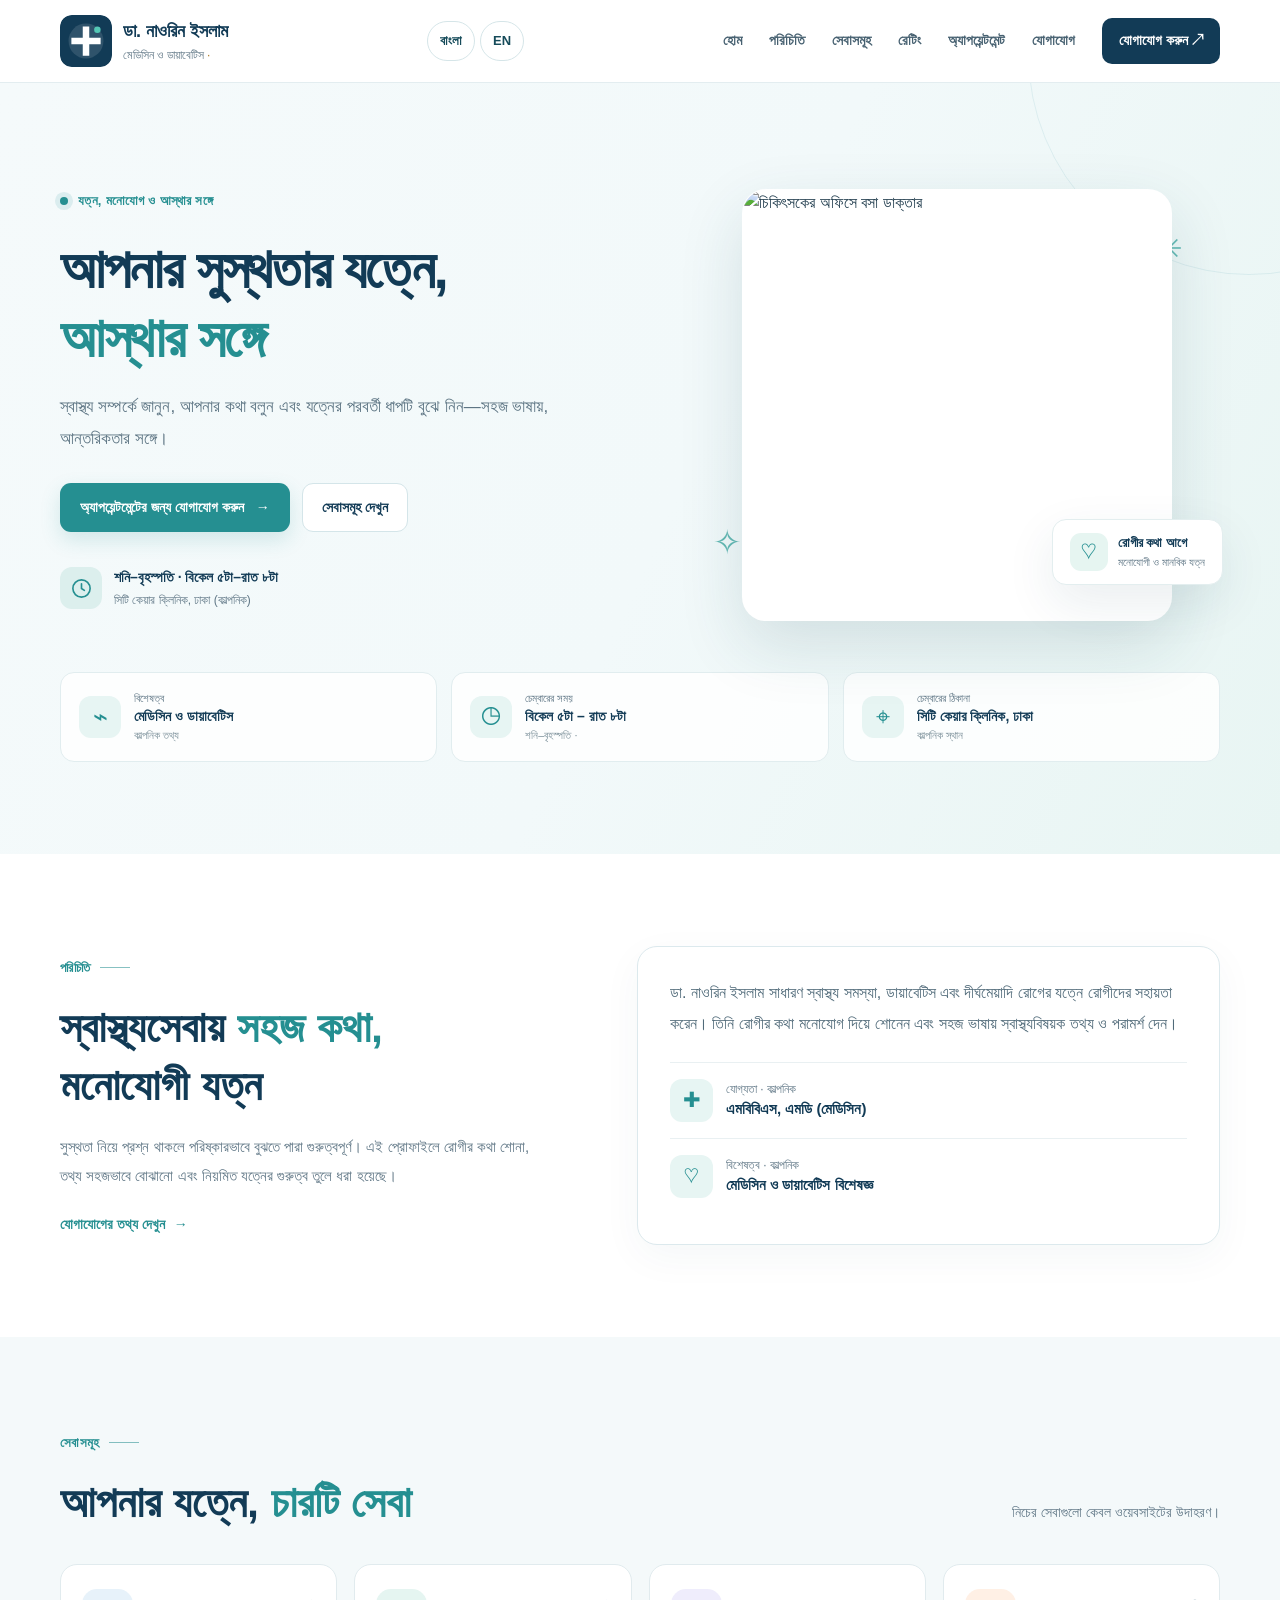
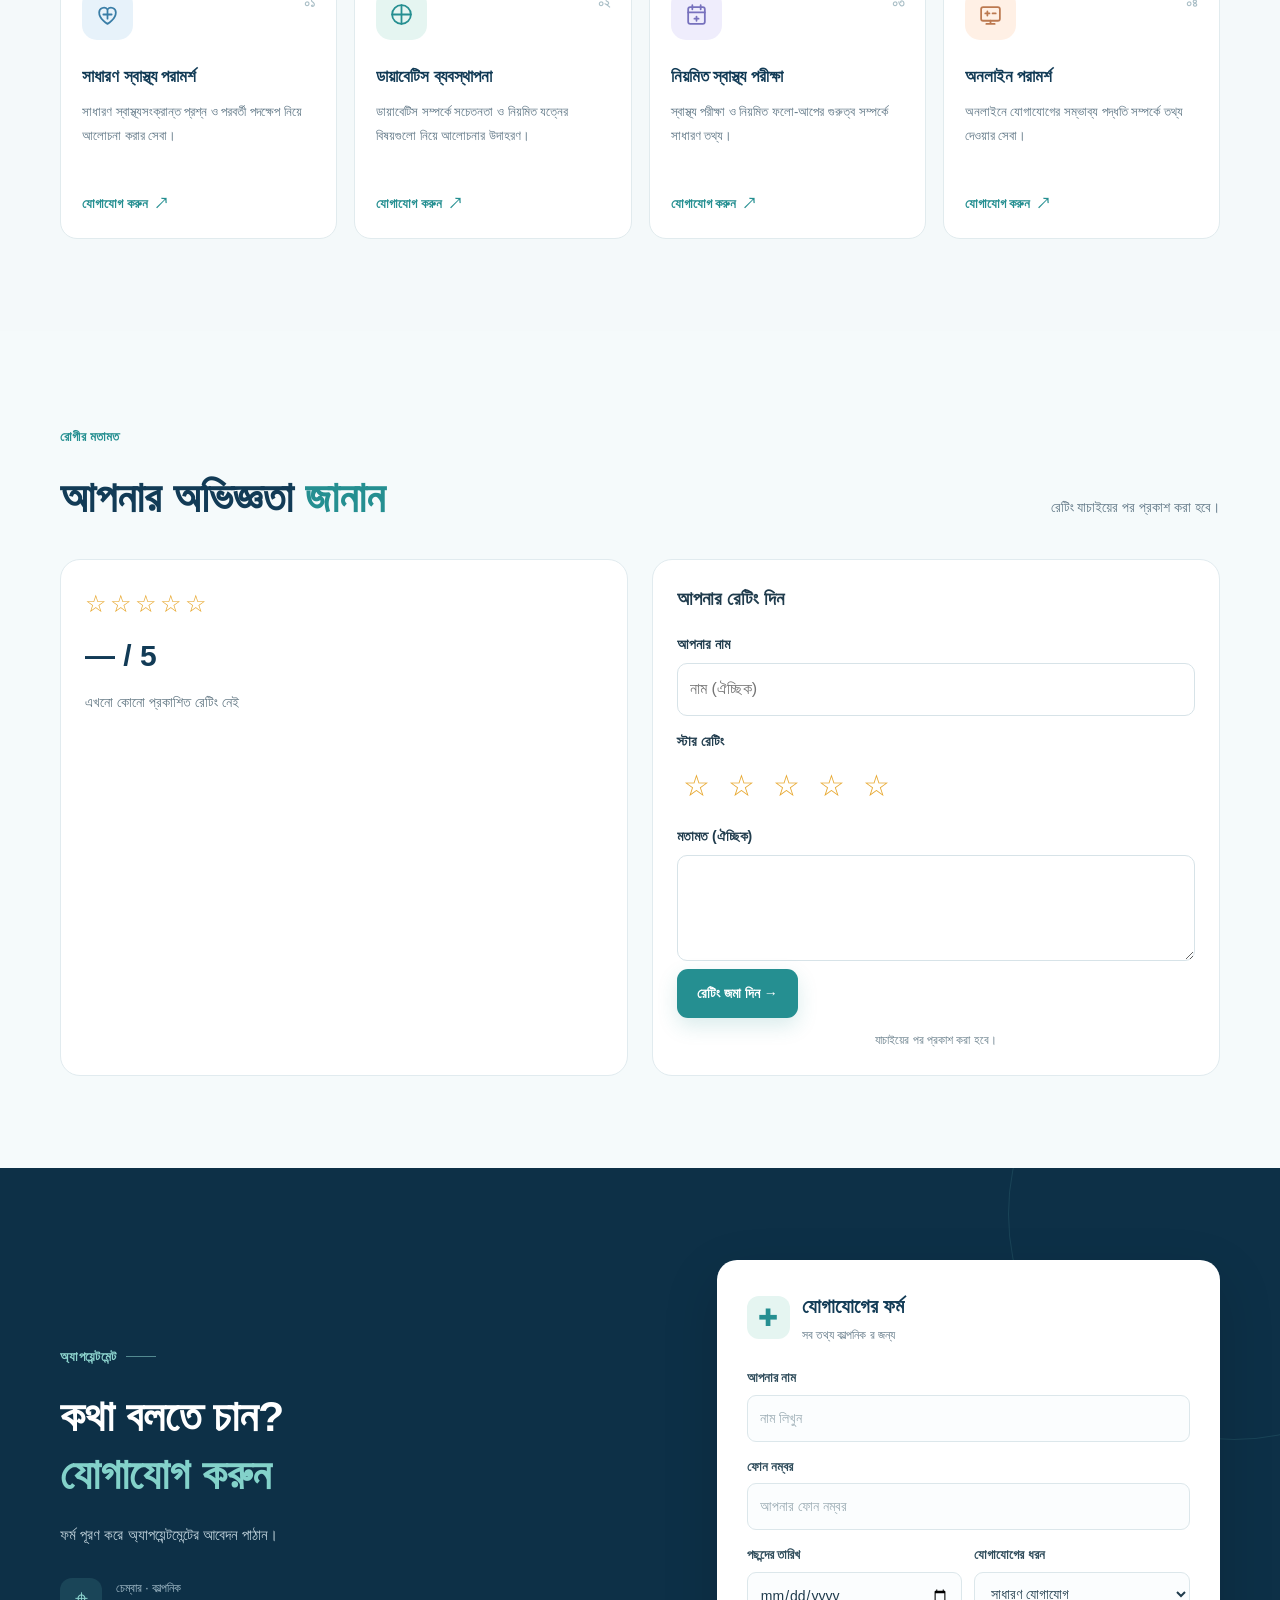
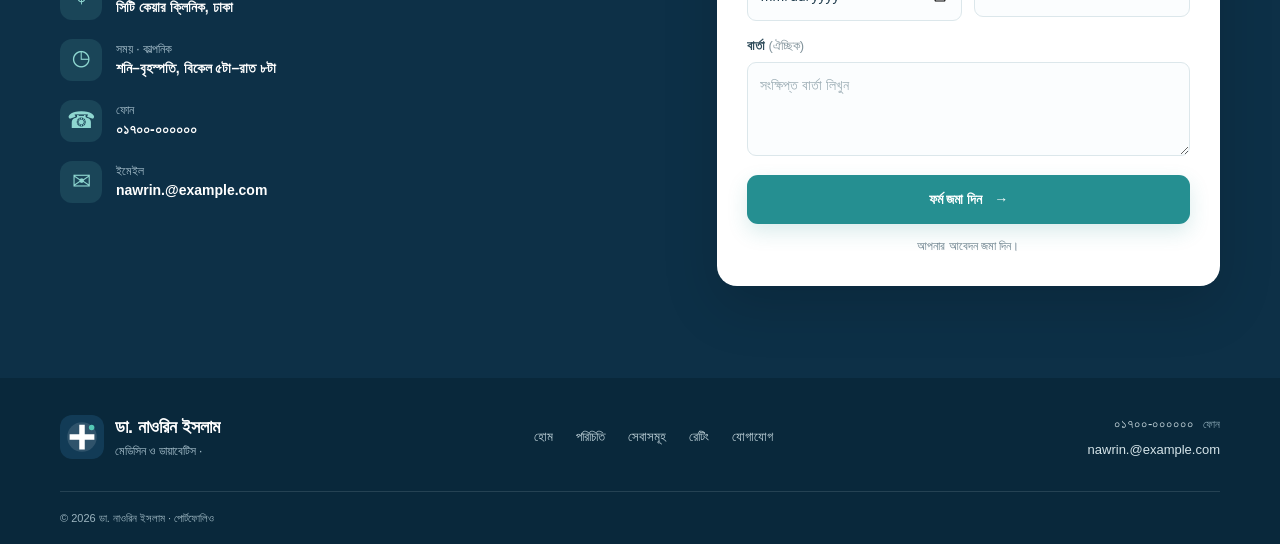
==== commit ac0a3ae6: "Use bundled SVG medical logo as default favicon" ====
--- a/index.html
+++ b/index.html
@@ -9,8 +9,8 @@
   <link rel="preconnect" href="https://fonts.googleapis.com">
   <link rel="preconnect" href="https://fonts.gstatic.com" crossorigin>
   <link href="https://fonts.googleapis.com/css2?family=Hind+Siliguri:wght@400;500;600;700&display=swap" rel="stylesheet">
-  <link id="site-favicon" rel="icon" type="image/png" href="assets/medicare-logo.png">
-  <link rel="apple-touch-icon" href="assets/medicare-logo.png">
+  <link id="site-favicon" rel="icon" href="assets/medicare-logo.svg">
+  <link rel="apple-touch-icon" href="assets/medicare-logo.svg">
   <link rel="stylesheet" href="style.css">
   <script src="https://cdn.jsdelivr.net/npm/@supabase/supabase-js@2"></script>
   <script src="script.js" defer></script>
@@ -19,7 +19,7 @@
   <header class="site-header">
     <nav class="nav container" aria-label="প্রধান নেভিগেশন">
       <a class="brand" href="#home" aria-label="ডা. নাওরিন ইসলাম, হোম">
-        <img class="brand-logo site-logo" src="assets/medicare-logo.png" alt="MediCare লোগো">
+        <img class="brand-logo site-logo" src="assets/medicare-logo.svg" alt="MediCare লোগো">
         <span><strong>ডা. নাওরিন ইসলাম</strong><small>মেডিসিন ও ডায়াবেটিস <i>· </i></small></span>
       </a>
       <div class="language-switch" aria-label="Language"><button class="lang-toggle" id="language-bn" type="button" aria-label="বাংলা">বাংলা</button><button class="lang-toggle" id="language-en" type="button" aria-label="English">EN</button></div><button class="menu-toggle" type="button" aria-expanded="false" aria-controls="nav-links" aria-label="মেনু খুলুন"><span></span><span></span><span></span></button>
@@ -100,6 +100,6 @@
       </div>
     </section>
   </main>
-  <footer class="site-footer"><div class="container footer-main"><a class="brand footer-brand" href="#home"><img class="brand-logo site-logo" src="assets/medicare-logo.png" alt="MediCare লোগো"><span><strong>ডা. নাওরিন ইসলাম</strong><small>মেডিসিন ও ডায়াবেটিস · </small></span></a><div class="footer-links"><a href="#home">হোম</a><a href="#about">পরিচিতি</a><a href="#services">সেবাসমূহ</a><a href="#ratings">রেটিং</a><a href="#appointment">যোগাযোগ</a></div><div class="footer-contact"><a href="tel:01700000000">০১৭০০-০০০০০০ <small> ফোন</small></a><a href="mailto:nawrin.@example.com">nawrin.@example.com</a></div></div><div class="container footer-bottom"><span>© <span id="year">2026</span> ডা. নাওরিন ইসলাম ·  পোর্টফোলিও</span></div></footer>
+  <footer class="site-footer"><div class="container footer-main"><a class="brand footer-brand" href="#home"><img class="brand-logo site-logo" src="assets/medicare-logo.svg" alt="MediCare লোগো"><span><strong>ডা. নাওরিন ইসলাম</strong><small>মেডিসিন ও ডায়াবেটিস · </small></span></a><div class="footer-links"><a href="#home">হোম</a><a href="#about">পরিচিতি</a><a href="#services">সেবাসমূহ</a><a href="#ratings">রেটিং</a><a href="#appointment">যোগাযোগ</a></div><div class="footer-contact"><a href="tel:01700000000">০১৭০০-০০০০০০ <small> ফোন</small></a><a href="mailto:nawrin.@example.com">nawrin.@example.com</a></div></div><div class="container footer-bottom"><span>© <span id="year">2026</span> ডা. নাওরিন ইসলাম ·  পোর্টফোলিও</span></div></footer>
 </body>
 </html>
--- a/style.css
+++ b/style.css
@@ -13,3 +13,16 @@
 .doctor-photo{display:block;width:100%;height:430px;object-fit:cover;object-position:center top;border-radius:18px}
 .doctor-photo-card{width:min(430px,90%);padding:0;overflow:hidden;min-height:430px}
 @media(max-width:780px){.lang-toggle{margin-left:auto}.nav{gap:10px}.brand-logo{width:42px;height:42px;flex-basis:42px}.doctor-photo-card{width:min(100%,360px);min-height:360px}.doctor-photo{height:360px}}
+
+
+/* Language selector and administrator logo uploader */
+.language-switch{display:flex;align-items:center;gap:5px;margin-inline:4px}
+.language-switch .lang-toggle{border:1px solid #d5e5e8;background:#fff;color:#164b5a;border-radius:999px;padding:8px 12px;font:inherit;font-size:13px;font-weight:700;cursor:pointer;min-width:44px}
+.language-switch .lang-toggle.is-active{background:#123b56;color:#fff;border-color:#123b56}
+.logo-upload-row{display:flex;align-items:center;gap:18px;flex-wrap:wrap}
+.logo-upload-row>img{width:100px;height:100px;object-fit:contain;border:1px solid #e0eaee;border-radius:14px;padding:8px;background:#f8fbfc}
+.logo-upload-row label{display:block;font-weight:600;margin-bottom:8px}
+.logo-upload-row input[type=file]{display:block;max-width:100%;margin-bottom:12px}
+.logo-upload-row .button{margin-top:4px}
+.logo-settings>p{color:#607580;line-height:1.6}
+@media(max-width:780px){.language-switch{margin:8px 0}.nav .language-switch{order:2}.nav .menu-toggle{order:3}}
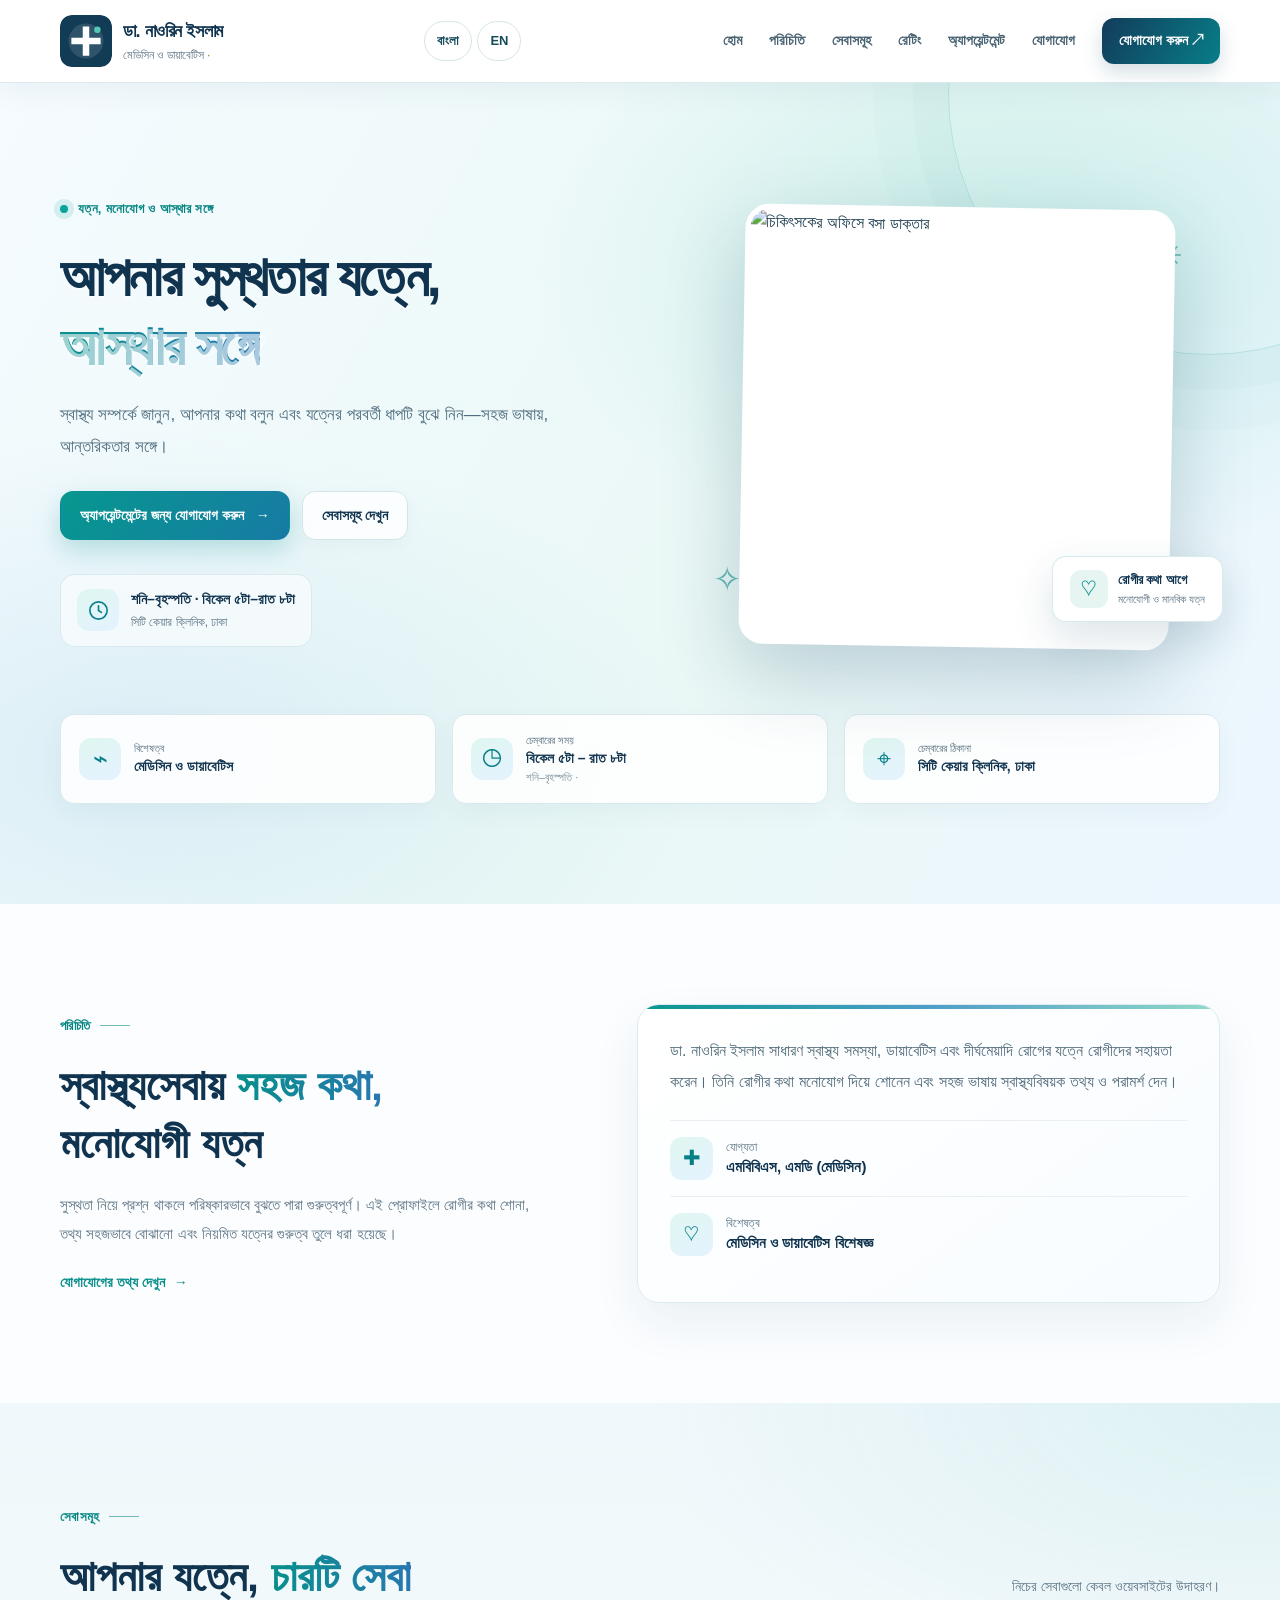
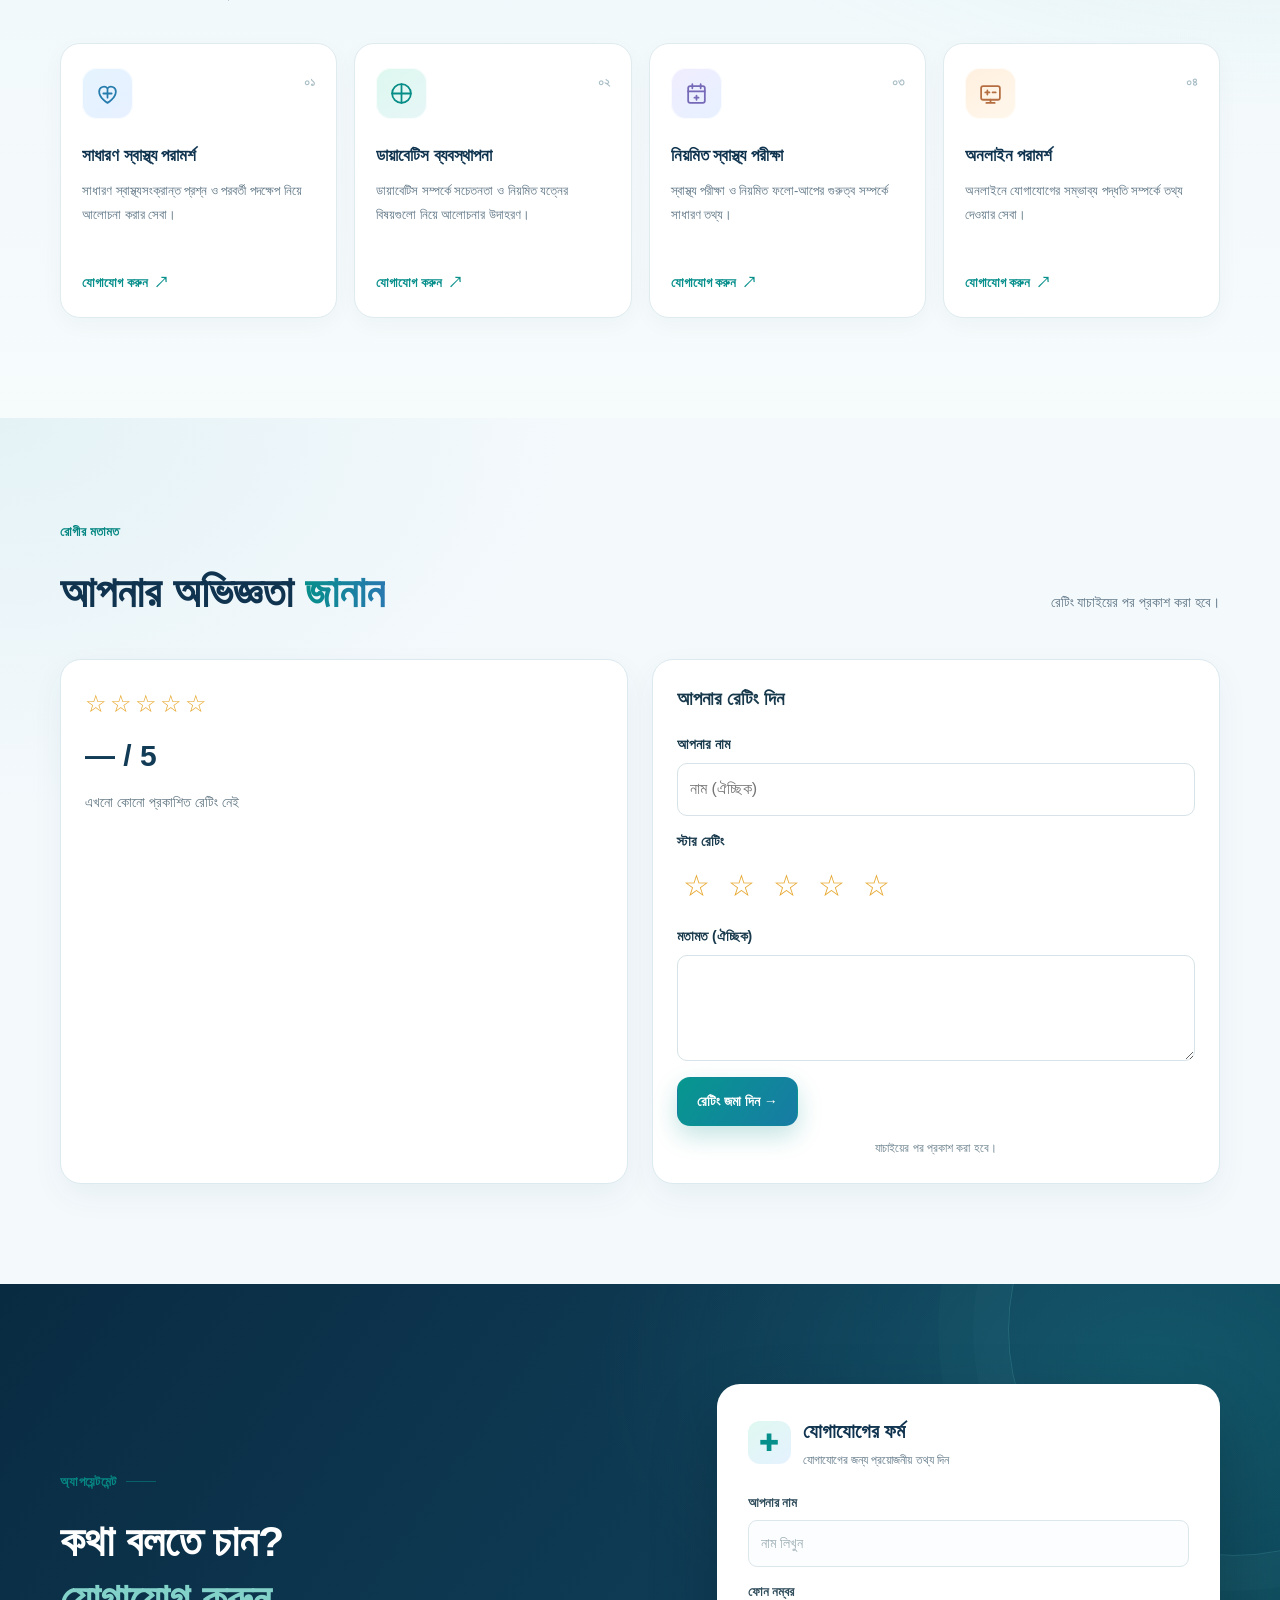
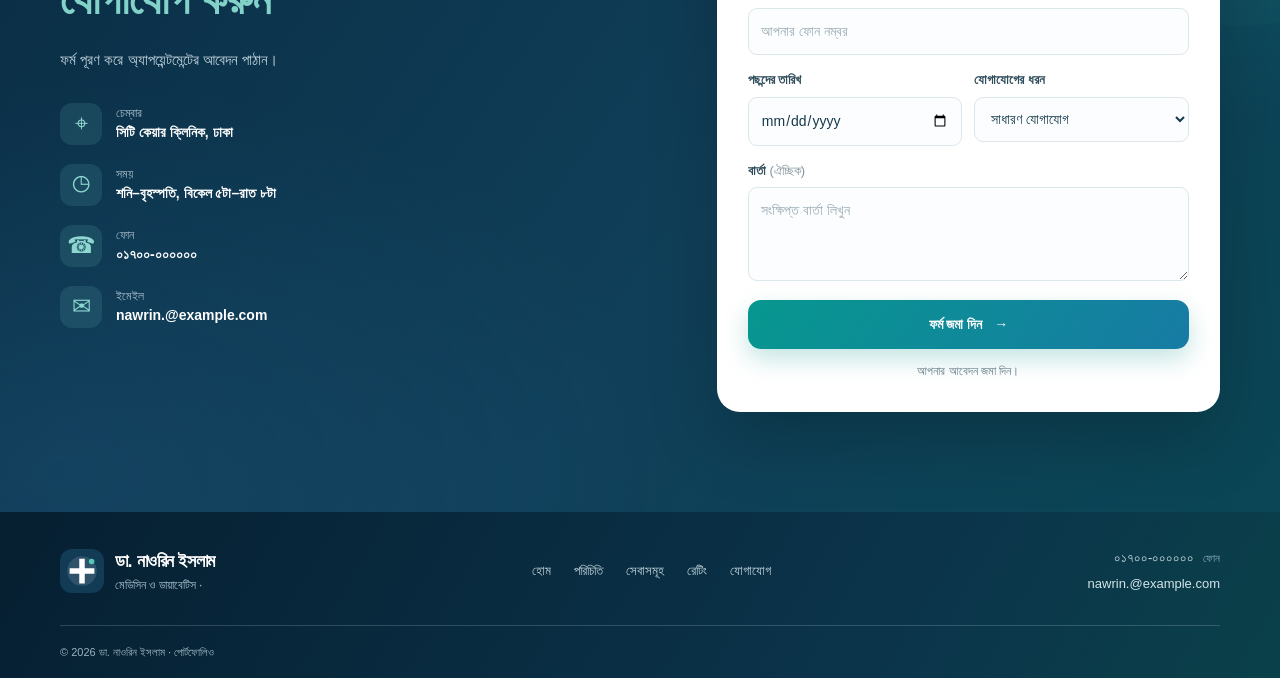
==== commit 4bea2cc3: "Remove fictional labels from doctor portfolio" ====
--- a/index.html
+++ b/index.html
@@ -39,7 +39,7 @@
           <div class="hero-actions"><a class="button button-primary" href="#appointment">অ্যাপয়েন্টমেন্টের জন্য যোগাযোগ করুন <span aria-hidden="true">→</span></a><a class="button button-secondary" href="#services">সেবাসমূহ দেখুন</a></div>
           <div class="hero-meta">
             <div class="meta-icon" aria-hidden="true"><svg viewBox="0 0 24 24"><circle cx="12" cy="12" r="9"/><path d="M12 7v5l3 2"/></svg></div>
-            <div><strong>শনি–বৃহস্পতি · বিকেল ৫টা–রাত ৮টা</strong><span>সিটি কেয়ার ক্লিনিক, ঢাকা <em>(কাল্পনিক)</em></span></div>
+            <div><strong>শনি–বৃহস্পতি · বিকেল ৫টা–রাত ৮টা</strong><span>সিটি কেয়ার ক্লিনিক, ঢাকা</span></div>
           </div>
         </div>
         <div class="hero-visual">
@@ -50,9 +50,9 @@
         </div>
       </div>
       <div class="container quick-facts">
-        <div class="fact"><span class="fact-icon" aria-hidden="true">⌁</span><div><small>বিশেষত্ব</small><strong>মেডিসিন ও ডায়াবেটিস</strong><em>কাল্পনিক তথ্য</em></div></div>
+        <div class="fact"><span class="fact-icon" aria-hidden="true">⌁</span><div><small>বিশেষত্ব</small><strong>মেডিসিন ও ডায়াবেটিস</strong></div></div>
         <div class="fact"><span class="fact-icon" aria-hidden="true">◷</span><div><small>চেম্বারের সময়</small><strong>বিকেল ৫টা – রাত ৮টা</strong><em>শনি–বৃহস্পতি · </em></div></div>
-        <div class="fact"><span class="fact-icon" aria-hidden="true">⌖</span><div><small>চেম্বারের ঠিকানা</small><strong>সিটি কেয়ার ক্লিনিক, ঢাকা</strong><em>কাল্পনিক স্থান</em></div></div>
+        <div class="fact"><span class="fact-icon" aria-hidden="true">⌖</span><div><small>চেম্বারের ঠিকানা</small><strong>সিটি কেয়ার ক্লিনিক, ঢাকা</strong></div></div>
       </div>
     </section>
     <section class="section about-section" id="about">
@@ -60,8 +60,8 @@
         <div class="section-intro"><span class="eyebrow">পরিচিতি <span class="eyebrow-line"></span></span><h2>স্বাস্থ্যসেবায় <span>সহজ কথা,</span><br>মনোযোগী যত্ন</h2><p>সুস্থতা নিয়ে প্রশ্ন থাকলে পরিষ্কারভাবে বুঝতে পারা গুরুত্বপূর্ণ। এই  প্রোফাইলে রোগীর কথা শোনা, তথ্য সহজভাবে বোঝানো এবং নিয়মিত যত্নের গুরুত্ব তুলে ধরা হয়েছে।</p><a class="text-link" href="#appointment">যোগাযোগের তথ্য দেখুন <span aria-hidden="true">→</span></a></div>
         <div class="about-details">
           <p>ডা. নাওরিন ইসলাম সাধারণ স্বাস্থ্য সমস্যা, ডায়াবেটিস এবং দীর্ঘমেয়াদি রোগের যত্নে রোগীদের সহায়তা করেন। তিনি রোগীর কথা মনোযোগ দিয়ে শোনেন এবং সহজ ভাষায় স্বাস্থ্যবিষয়ক তথ্য ও পরামর্শ দেন। </p>
-          <div class="credential"><span class="credential-icon" aria-hidden="true">✚</span><div><small>যোগ্যতা · কাল্পনিক</small><strong>এমবিবিএস, এমডি (মেডিসিন)</strong></div></div>
-          <div class="credential"><span class="credential-icon" aria-hidden="true">♡</span><div><small>বিশেষত্ব · কাল্পনিক</small><strong>মেডিসিন ও ডায়াবেটিস বিশেষজ্ঞ</strong></div></div>
+          <div class="credential"><span class="credential-icon" aria-hidden="true">✚</span><div><small>যোগ্যতা</small><strong>এমবিবিএস, এমডি (মেডিসিন)</strong></div></div>
+          <div class="credential"><span class="credential-icon" aria-hidden="true">♡</span><div><small>বিশেষত্ব</small><strong>মেডিসিন ও ডায়াবেটিস বিশেষজ্ঞ</strong></div></div>
           
         </div>
       </div>
@@ -82,14 +82,14 @@
       <div class="container appointment-grid">
         <div class="appointment-copy"><span class="eyebrow eyebrow-light">অ্যাপয়েন্টমেন্ট <span class="eyebrow-line"></span></span><h2>কথা বলতে চান?<br><span>যোগাযোগ করুন</span></h2><p>ফর্ম পূরণ করে অ্যাপয়েন্টমেন্টের আবেদন পাঠান।</p>
           <div class="contact-list" id="contact">
-            <div class="contact-item"><span aria-hidden="true">⌖</span><div><small>চেম্বার · কাল্পনিক</small><strong>সিটি কেয়ার ক্লিনিক, ঢাকা</strong></div></div>
-            <div class="contact-item"><span aria-hidden="true">◷</span><div><small>সময় · কাল্পনিক</small><strong>শনি–বৃহস্পতি, বিকেল ৫টা–রাত ৮টা</strong></div></div>
+            <div class="contact-item"><span aria-hidden="true">⌖</span><div><small>চেম্বার</small><strong>সিটি কেয়ার ক্লিনিক, ঢাকা</strong></div></div>
+            <div class="contact-item"><span aria-hidden="true">◷</span><div><small>সময়</small><strong>শনি–বৃহস্পতি, বিকেল ৫টা–রাত ৮টা</strong></div></div>
             <div class="contact-item"><span aria-hidden="true">☎</span><div><small> ফোন</small><a href="tel:01700000000">০১৭০০-০০০০০০</a></div></div>
             <div class="contact-item"><span aria-hidden="true">✉</span><div><small> ইমেইল</small><a href="mailto:nawrin.@example.com">nawrin.@example.com</a></div></div>
           </div>
         </div>
         <form class="appointment-form" id="appointment-form">
-          <div class="form-heading"><span class="form-icon" aria-hidden="true">✚</span><div><h3>যোগাযোগের ফর্ম</h3><p>সব তথ্য কাল্পনিক র জন্য</p></div></div>
+          <div class="form-heading"><span class="form-icon" aria-hidden="true">✚</span><div><h3>যোগাযোগের ফর্ম</h3><p>যোগাযোগের জন্য প্রয়োজনীয় তথ্য দিন</p></div></div>
           <label for="patient-name">আপনার নাম</label><input id="patient-name" name="name" autocomplete="name" placeholder="নাম লিখুন" required>
           <label for="patient-phone">ফোন নম্বর</label><input id="patient-phone" name="phone" type="tel" inputmode="tel" autocomplete="tel" placeholder="আপনার ফোন নম্বর" required>
           <div class="form-row"><div><label for="preferred-date">পছন্দের তারিখ</label><input id="preferred-date" name="date" type="date"></div><div><label for="contact-reason">যোগাযোগের ধরন</label><select id="contact-reason" name="reason"><option value="সাধারণ যোগাযোগ">সাধারণ যোগাযোগ</option><option value="চেম্বার সম্পর্কে">চেম্বার সম্পর্কে</option><option value="অনলাইন পরামর্শ">অনলাইন পরামর্শ</option></select></div></div>
--- a/style.css
+++ b/style.css
@@ -26,3 +26,83 @@
 .logo-upload-row .button{margin-top:4px}
 .logo-settings>p{color:#607580;line-height:1.6}
 @media(max-width:780px){.language-switch{margin:8px 0}.nav .language-switch{order:2}.nav .menu-toggle{order:3}}
+
+
+/* Premium visual refresh: vivid clinical teal, deep blue and warm highlights */
+:root{
+ --navy:#10344f;--navy-deep:#082b43;--blue:#2478a8;--teal:#078f8b;--mint:#e3f7f2;
+ --pale:#f1f8fc;--ink:#18394c;--muted:#5e7585;--line:#d7e7ec;--radius:22px;
+ --shadow:0 18px 48px rgba(13,57,81,.12)
+}
+body{background:#fbfdff;color:var(--ink)}
+.site-header{background:rgba(255,255,255,.9);box-shadow:0 8px 30px rgba(10,55,78,.055);border-bottom:1px solid rgba(209,229,235,.8)}
+.brand-mark{background:linear-gradient(145deg,#0ba69d,#176b98);box-shadow:0 7px 18px rgba(7,143,139,.2)}
+.brand strong{letter-spacing:-.025em}
+.nav-links>a:not(.nav-cta){position:relative}
+.nav-links>a:not(.nav-cta):after{content:"";position:absolute;left:0;right:100%;bottom:-7px;height:2px;background:#0a9b94;transition:right .2s}
+.nav-links>a:not(.nav-cta):hover:after{right:0}
+.nav-cta{background:linear-gradient(120deg,#123c5a,#087e88);box-shadow:0 8px 20px rgba(13,74,99,.18);border-radius:12px}
+.hero{background:radial-gradient(ellipse at 80% 22%,rgba(100,206,194,.24),transparent 34%),radial-gradient(ellipse at 10% 82%,rgba(79,161,212,.13),transparent 35%),linear-gradient(120deg,#f5fbff 0%,#eaf8f6 58%,#edf6ff 100%);padding-top:86px}
+.hero:before{width:520px;height:520px;border:1px solid rgba(7,143,139,.18);box-shadow:0 0 0 35px rgba(7,143,139,.025),0 0 0 75px rgba(7,143,139,.02)}
+.eyebrow{color:#078783}
+.eyebrow-dot{background:#0aa39a;box-shadow:0 0 0 6px rgba(10,163,154,.14)}
+.hero h1{letter-spacing:-.045em;text-shadow:0 2px 0 rgba(255,255,255,.6)}
+.hero h1 span,.section-intro h2 span,.section-heading h2 span{background:linear-gradient(90deg,#078f8b,#2878b0);-webkit-background-clip:text;background-clip:text;color:transparent}
+.hero-description{color:#4f6c7e}
+.button{border-radius:13px}
+.button-primary{background:linear-gradient(125deg,#07978f,#177ba4);box-shadow:0 10px 24px rgba(8,143,139,.24)}
+.button-primary:hover{background:linear-gradient(125deg,#087a7a,#155e8b);box-shadow:0 13px 28px rgba(8,143,139,.3)}
+.button-secondary{background:rgba(255,255,255,.82);box-shadow:0 5px 16px rgba(17,68,89,.04)}
+.hero-meta{padding:13px 16px;border:1px solid rgba(211,231,234,.8);border-radius:15px;background:rgba(255,255,255,.58);width:fit-content;max-width:100%}
+.meta-icon,.fact-icon,.credential-icon,.caption-icon{background:linear-gradient(145deg,#dff7f0,#e4f2ff);color:#087f88}
+.hero-visual{min-height:480px}
+.visual-orbit{border-color:rgba(9,143,145,.2)}
+.orbit-two{border-color:rgba(43,135,174,.22)}
+.doctor-photo-card{border:5px solid rgba(255,255,255,.92);box-shadow:0 30px 80px rgba(14,66,91,.22);transform:rotate(1deg);transition:transform .35s,box-shadow .35s}
+.doctor-photo-card:hover{transform:rotate(0) translateY(-5px);box-shadow:0 36px 90px rgba(14,66,91,.26)}
+.doctor-photo{object-position:center top}
+.floating-note{border:1px solid rgba(215,235,236,.95);box-shadow:0 16px 42px rgba(14,66,91,.14);animation:floatNote 4s ease-in-out infinite}
+@keyframes floatNote{0%,100%{transform:translateY(0)}50%{transform:translateY(-7px)}}
+.quick-facts{margin-top:42px;gap:16px}
+.fact{background:rgba(255,255,255,.9);border-color:#d9e9ee;box-shadow:0 8px 24px rgba(15,66,87,.045);transition:transform .22s,box-shadow .22s}
+.fact:hover{transform:translateY(-4px);box-shadow:0 15px 30px rgba(15,66,87,.09)}
+.section{padding-top:100px;padding-bottom:100px}
+.about-details{border:1px solid #dcebef;background:linear-gradient(145deg,#fff,#f8fcff);box-shadow:0 20px 48px rgba(20,66,87,.07);position:relative;overflow:hidden}
+.about-details:before{content:"";position:absolute;top:0;left:0;right:0;height:4px;background:linear-gradient(90deg,#07978f,#4e9ec8,#91d9c9)}
+.credential{position:relative}
+.services-section{background:radial-gradient(ellipse at 100% 0%,rgba(85,185,193,.12),transparent 35%),linear-gradient(180deg,#f0f8fb,#f6fbfc)}
+.section-heading{margin-bottom:38px}
+.service-card{border-radius:20px;border-color:#dfebef;box-shadow:0 7px 22px rgba(20,66,87,.035);overflow:hidden}
+.service-card:before{content:"";position:absolute;left:0;right:100%;top:0;height:3px;background:linear-gradient(90deg,#0a9c94,#3f9dca);transition:right .25s}
+.service-card:hover:before{right:0}
+.service-card:hover{border-color:#c9e5e8;box-shadow:0 20px 42px rgba(20,66,87,.1);transform:translateY(-6px)}
+.service-icon{box-shadow:inset 0 0 0 1px rgba(255,255,255,.75)}
+.icon-blue{color:#267cac;background:linear-gradient(145deg,#e5f4ff,#e7f0ff)}
+.icon-teal{color:#078d87;background:linear-gradient(145deg,#ddf8ef,#e7f6f7)}
+.icon-lilac{color:#7669b7;background:linear-gradient(145deg,#f0edff,#e7f1ff)}
+.icon-peach{color:#b56e42;background:linear-gradient(145deg,#fff0df,#fff7ec)}
+.appointment-section{background:radial-gradient(ellipse at 90% 10%,rgba(30,148,153,.26),transparent 34%),radial-gradient(ellipse at 5% 95%,rgba(42,112,161,.2),transparent 35%),linear-gradient(125deg,#092b42,#103f59 58%,#0a4655)}
+.appointment-section:before{border-color:rgba(115,218,207,.18);box-shadow:0 0 0 35px rgba(115,218,207,.025),0 0 0 70px rgba(115,218,207,.02)}
+.appointment-form{border:1px solid rgba(255,255,255,.75);box-shadow:0 28px 70px rgba(0,0,0,.2);border-radius:23px}
+.form-icon{background:linear-gradient(145deg,#dff8f0,#e5f2ff)}
+.appointment-form input:focus,.appointment-form select:focus,.appointment-form textarea:focus,.rating-form input:focus,.rating-form textarea:focus{border-color:#078f8b;box-shadow:0 0 0 4px rgba(7,143,139,.11)}
+.rating-section{background:radial-gradient(ellipse at 0% 0%,rgba(86,182,194,.1),transparent 32%),#f4f9fc}
+.rating-summary,.rating-form{border-radius:21px;border-color:#dceaf0;box-shadow:0 12px 32px rgba(20,66,87,.055)}
+.rating-form .button{margin-top:8px}
+.star-picker button{transition:transform .15s}
+.star-picker button:hover{transform:scale(1.15)}
+.site-footer{background:linear-gradient(120deg,#061f31,#0b344b 70%,#0a4149)}
+.footer-bottom{border-color:rgba(222,239,243,.18)}
+.lang-toggle{transition:all .2s}
+.lang-toggle:hover{transform:translateY(-1px);box-shadow:0 5px 14px rgba(10,80,100,.08)}
+@media(max-width:780px){
+ .hero{padding-top:52px}
+ .hero-visual{min-height:410px}
+ .section{padding-top:70px;padding-bottom:70px}
+ .hero-meta{width:100%}
+ .quick-facts{margin-top:22px}
+ .doctor-photo-card{transform:none}
+ .floating-note{animation:none}
+ .nav-links{border-top:1px solid #e7f0f3}
+}
+@media(prefers-reduced-motion:reduce){.floating-note{animation:none}.doctor-photo-card,.fact,.service-card{transition:none}}
